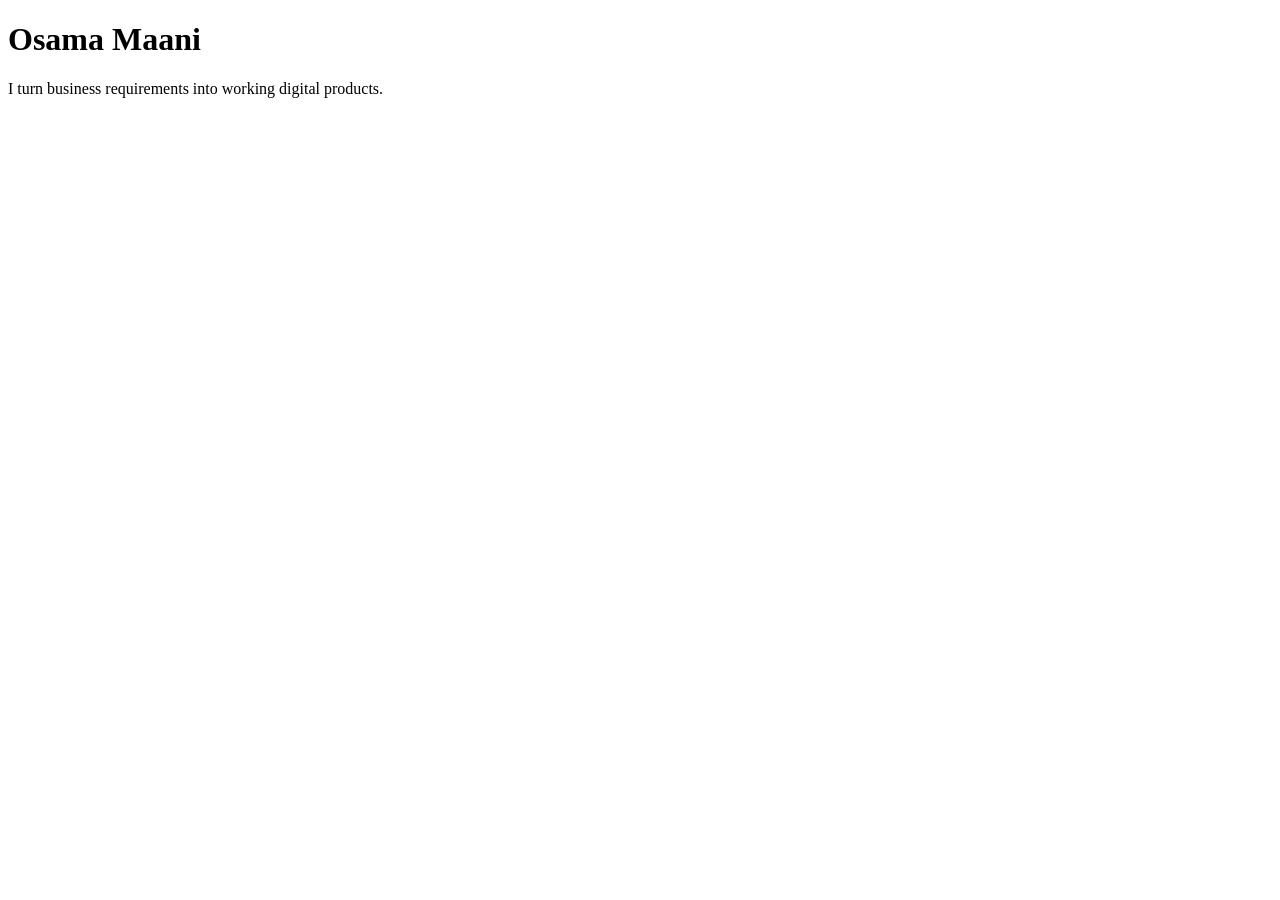
==== index.html @ 8c357b1a "Create index.html init commit" ====
<!DOCTYPE html>
<html>
<head>
    <title>Osama Maani</title>
</head>

<body>

    <h1>Osama Maani</h1>

    <p>
        I turn business requirements into working digital products.
    </p>

</body>
</html>
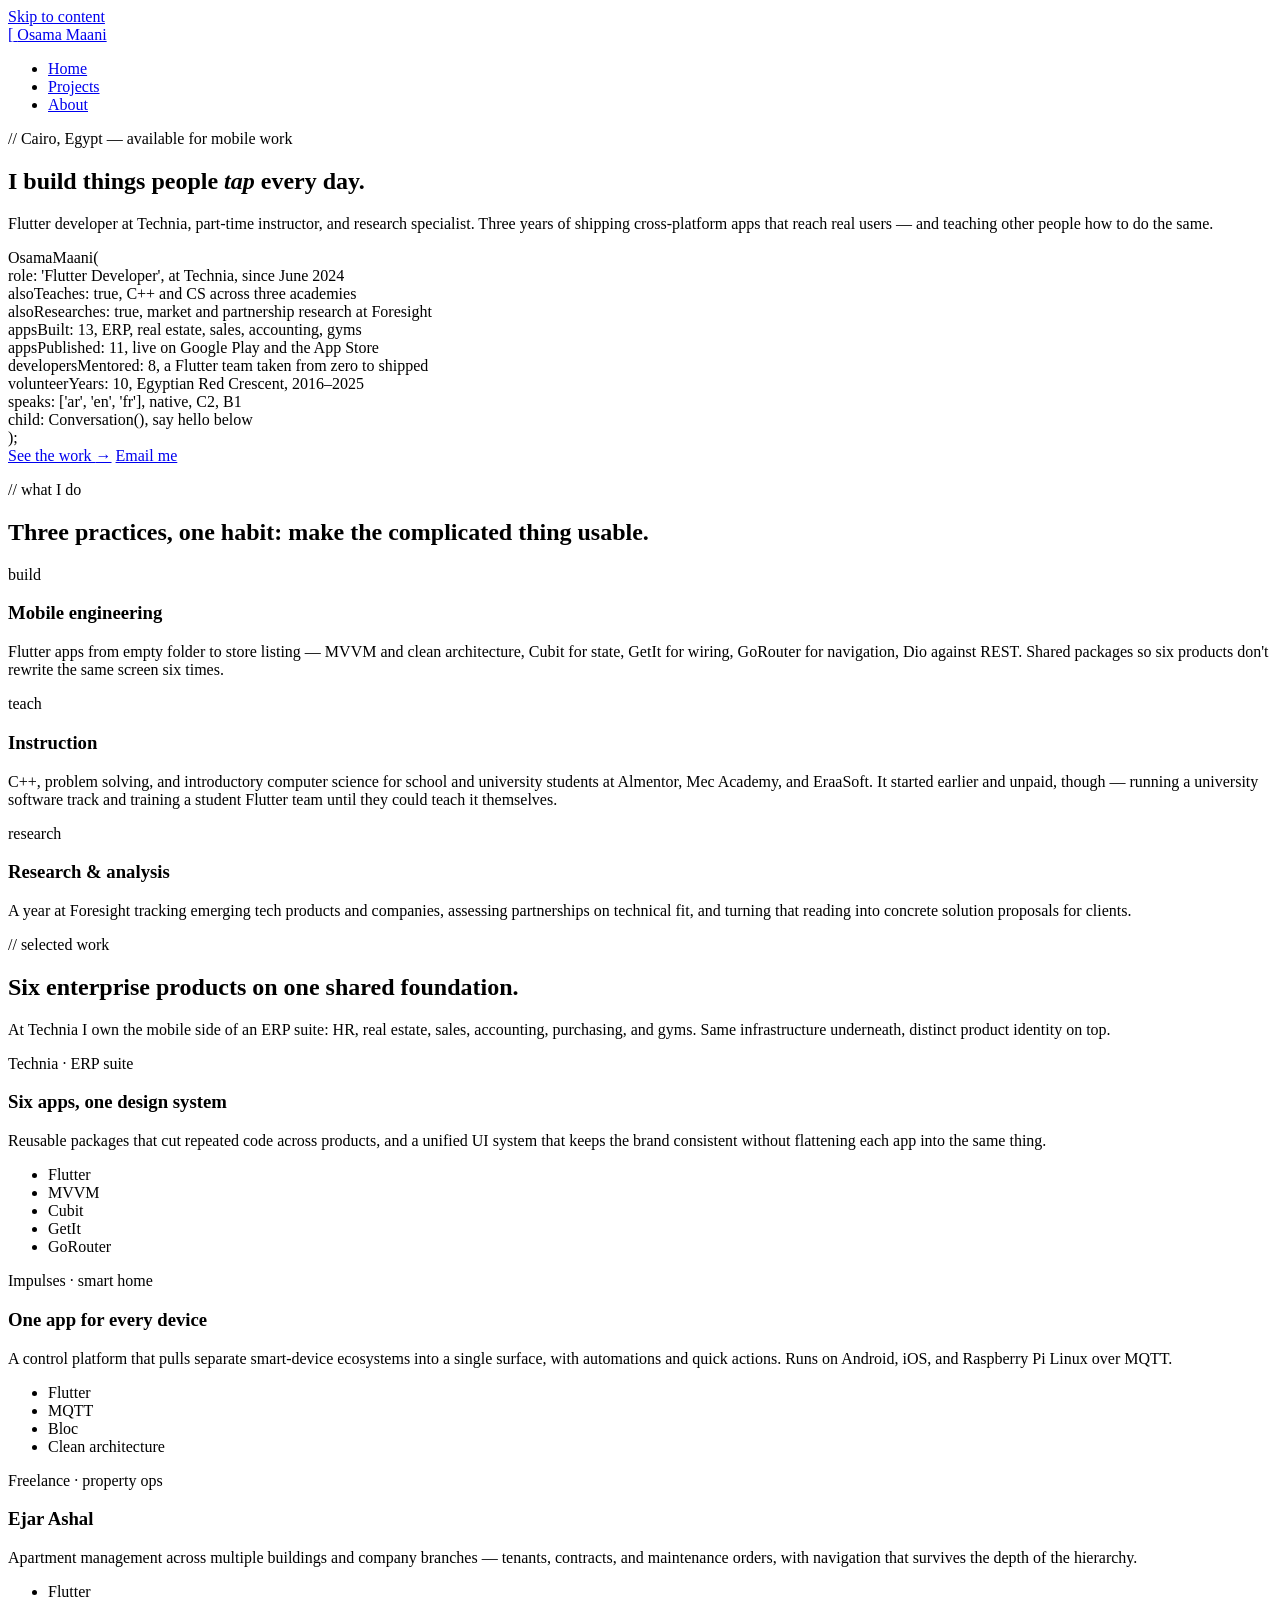
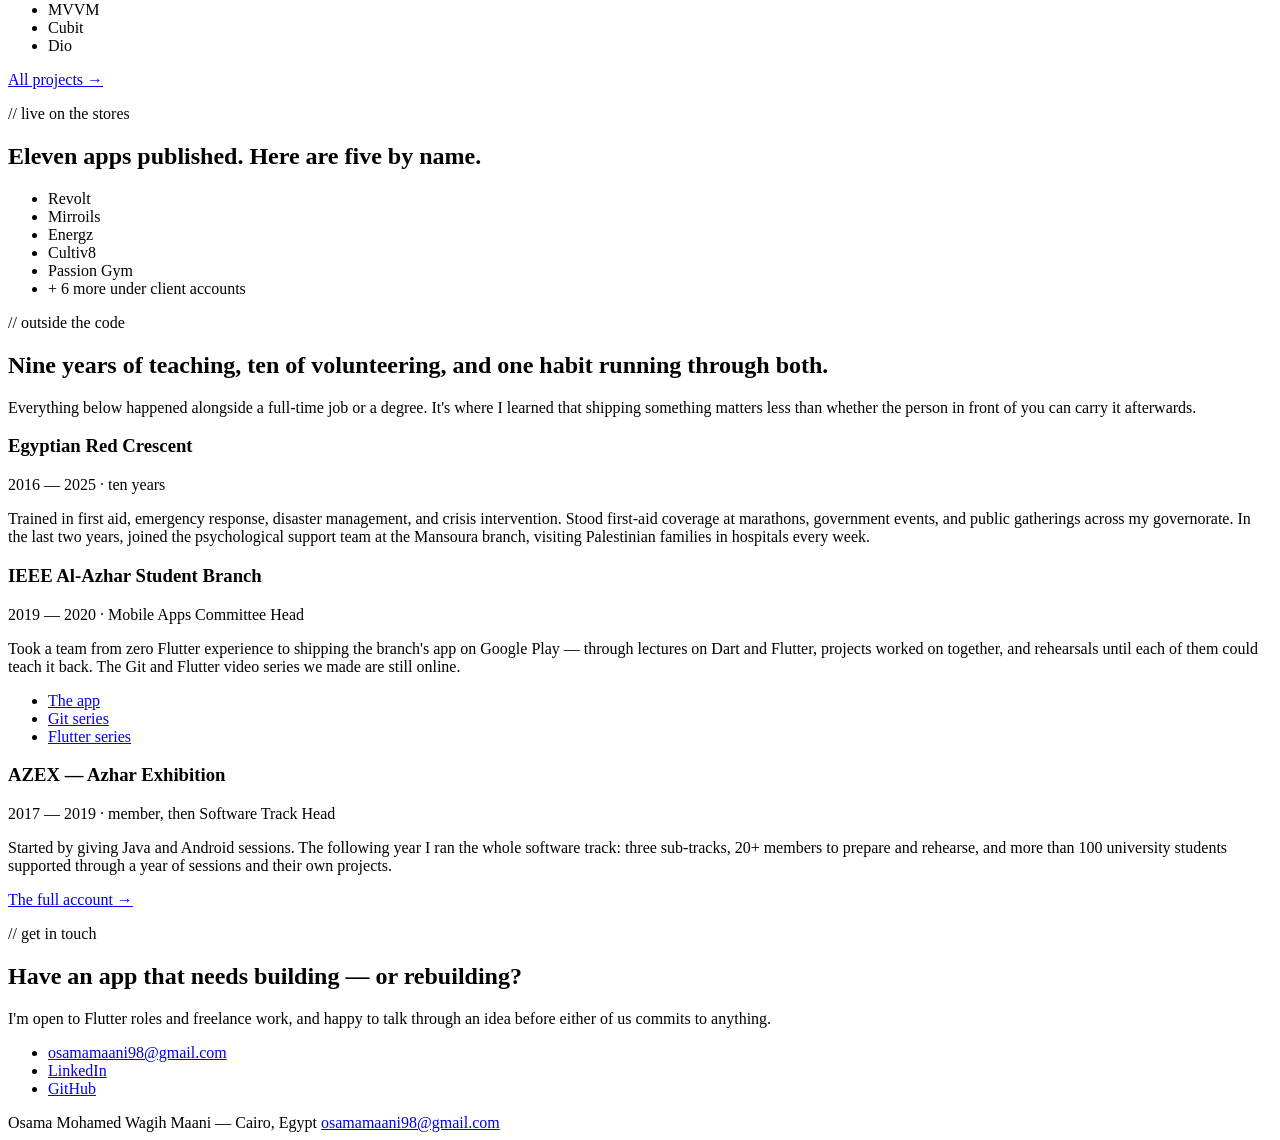
==== commit 92bca2d5: "Update index.html new update" ====
--- a/index.html
+++ b/index.html
@@ -1,16 +1,304 @@
 <!DOCTYPE html>
-<html>
+<html lang="en">
 <head>
-    <title>Osama Maani</title>
+<meta charset="utf-8">
+<meta name="viewport" content="width=device-width, initial-scale=1">
+<title>Osama Maani — Flutter Developer, Instructor, Research Specialist</title>
+<meta name="description" content="Osama Maani builds cross-platform mobile apps in Flutter, teaches programming, and researches emerging tech. 13 enterprise apps built, 11 published. Cairo, Egypt.">
+<meta name="theme-color" content="#0B1020">
+
+<meta property="og:title" content="Osama Maani — Flutter Developer">
+<meta property="og:description" content="Cross-platform mobile apps in Flutter. 13 enterprise apps built, 11 published to Google Play and the App Store.">
+<meta property="og:type" content="website">
+
+<link rel="icon" href="data:image/svg+xml,<svg xmlns='http://www.w3.org/2000/svg' viewBox='0 0 32 32'><rect width='32' height='32' rx='7' fill='%230B1020'/><path d='M12 9v14M12 9h7M12 23h7' stroke='%23FFB454' stroke-width='2.4' fill='none' stroke-linecap='round'/></svg>">
+
+<link rel="preconnect" href="https://fonts.googleapis.com">
+<link rel="preconnect" href="https://fonts.gstatic.com" crossorigin>
+<link href="https://fonts.googleapis.com/css2?family=Bricolage+Grotesque:opsz,wght@12..96,600;12..96,700;12..96,800&family=IBM+Plex+Sans:wght@400;500;600&family=JetBrains+Mono:wght@400;500&display=swap" rel="stylesheet">
+<link rel="stylesheet" href="assets/css/style.css">
 </head>
-
 <body>
 
-    <h1>Osama Maani</h1>
-
+<a class="skip" href="#main">Skip to content</a>
+
+<header class="nav">
+  <div class="wrap nav__inner">
+    <a class="brand" href="index.html">
+      <span class="brand__mark" aria-hidden="true">[</span>
+      <span class="brand__name">Osama Maani</span>
+    </a>
+    <nav aria-label="Primary">
+      <ul class="nav__links">
+        <li><a class="nav__link" href="index.html" aria-current="page">Home</a></li>
+        <li><a class="nav__link" href="projects.html">Projects</a></li>
+        <li><a class="nav__link" href="about.html">About</a></li>
+      </ul>
+    </nav>
+  </div>
+</header>
+
+<main id="main">
+
+  <!-- Hero -->
+  <section class="wrap hero">
+    <div class="stagger">
+      <p class="eyebrow" style="--i:0"><span>//</span> Cairo, Egypt — available for mobile work</p>
+      <h1 class="hero__title" style="--i:1">I build things people <em>tap</em> every day.</h1>
+      <p class="hero__sub" style="--i:2">
+        Flutter developer at Technia, part-time instructor, and research specialist.
+        Three years of shipping cross-platform apps that reach real users — and
+        teaching other people how to do the same.
+      </p>
+
+      <div class="decl" style="--i:3" role="figure" aria-label="A summary of Osama Maani written as a Dart constructor">
+        <div class="decl__line"><span><span class="tok-cls">OsamaMaani</span><span class="tok-punc">(</span></span></div>
+        <div class="decl__body">
+          <div class="decl__line decl__line--fact">
+            <span><span class="tok-key">role</span><span class="tok-punc">:</span> <span class="tok-str">'Flutter Developer'</span><span class="tok-punc">,</span></span>
+            <span class="decl__gloss">at Technia, since June 2024</span>
+          </div>
+          <div class="decl__line decl__line--fact">
+            <span><span class="tok-key">alsoTeaches</span><span class="tok-punc">:</span> <span class="tok-cls">true</span><span class="tok-punc">,</span></span>
+            <span class="decl__gloss">C++ and CS across three academies</span>
+          </div>
+          <div class="decl__line decl__line--fact">
+            <span><span class="tok-key">alsoResearches</span><span class="tok-punc">:</span> <span class="tok-cls">true</span><span class="tok-punc">,</span></span>
+            <span class="decl__gloss">market and partnership research at Foresight</span>
+          </div>
+          <div class="decl__line decl__line--fact">
+            <span><span class="tok-key">appsBuilt</span><span class="tok-punc">:</span> <span class="tok-num">13</span><span class="tok-punc">,</span></span>
+            <span class="decl__gloss">ERP, real estate, sales, accounting, gyms</span>
+          </div>
+          <div class="decl__line decl__line--fact">
+            <span><span class="tok-key">appsPublished</span><span class="tok-punc">:</span> <span class="tok-num">11</span><span class="tok-punc">,</span></span>
+            <span class="decl__gloss">live on Google Play and the App Store</span>
+          </div>
+          <div class="decl__line decl__line--fact">
+            <span><span class="tok-key">developersMentored</span><span class="tok-punc">:</span> <span class="tok-num">8</span><span class="tok-punc">,</span></span>
+            <span class="decl__gloss">a Flutter team taken from zero to shipped</span>
+          </div>
+          <div class="decl__line decl__line--fact">
+            <span><span class="tok-key">volunteerYears</span><span class="tok-punc">:</span> <span class="tok-num">10</span><span class="tok-punc">,</span></span>
+            <span class="decl__gloss">Egyptian Red Crescent, 2016–2025</span>
+          </div>
+          <div class="decl__line decl__line--fact">
+            <span><span class="tok-key">speaks</span><span class="tok-punc">:</span> <span class="tok-punc">[</span><span class="tok-str">'ar'</span><span class="tok-punc">,</span> <span class="tok-str">'en'</span><span class="tok-punc">,</span> <span class="tok-str">'fr'</span><span class="tok-punc">],</span></span>
+            <span class="decl__gloss">native, C2, B1</span>
+          </div>
+          <div class="decl__line decl__line--fact">
+            <span><span class="tok-key">child</span><span class="tok-punc">:</span> <span class="tok-cls">Conversation</span><span class="tok-punc">(),</span></span>
+            <span class="decl__gloss">say hello below</span>
+          </div>
+        </div>
+        <div class="decl__line"><span><span class="tok-punc">);</span></span></div>
+      </div>
+
+      <div class="hero__actions" style="--i:4">
+        <a class="btn btn--primary" href="projects.html">See the work <span class="btn__arrow" aria-hidden="true">→</span></a>
+        <a class="btn" href="mailto:osamamaani98@gmail.com">Email me</a>
+      </div>
+    </div>
+  </section>
+
+  <!-- Three roles -->
+  <section class="wrap section">
+    <div class="section__head reveal">
+      <p class="eyebrow"><span>//</span> what I do</p>
+      <h2>Three practices, one habit: make the complicated thing usable.</h2>
+    </div>
+
+    <div class="roles reveal">
+      <article class="role">
+        <span class="role__idx">build</span>
+        <h3>Mobile engineering</h3>
+        <p>
+          Flutter apps from empty folder to store listing — MVVM and clean
+          architecture, Cubit for state, GetIt for wiring, GoRouter for
+          navigation, Dio against REST. Shared packages so six products don't
+          rewrite the same screen six times.
+        </p>
+      </article>
+
+      <article class="role">
+        <span class="role__idx">teach</span>
+        <h3>Instruction</h3>
+        <p>
+          C++, problem solving, and introductory computer science for school and
+          university students at Almentor, Mec Academy, and EraaSoft. It started
+          earlier and unpaid, though — running a university software track and
+          training a student Flutter team until they could teach it themselves.
+        </p>
+      </article>
+
+      <article class="role">
+        <span class="role__idx">research</span>
+        <h3>Research &amp; analysis</h3>
+        <p>
+          A year at Foresight tracking emerging tech products and companies,
+          assessing partnerships on technical fit, and turning that reading into
+          concrete solution proposals for clients.
+        </p>
+      </article>
+    </div>
+  </section>
+
+  <!-- Selected work -->
+  <section class="wrap section">
+    <div class="section__head reveal">
+      <p class="eyebrow"><span>//</span> selected work</p>
+      <h2>Six enterprise products on one shared foundation.</h2>
+      <p>
+        At Technia I own the mobile side of an ERP suite: HR, real estate, sales,
+        accounting, purchasing, and gyms. Same infrastructure underneath, distinct
+        product identity on top.
+      </p>
+    </div>
+
+    <div class="cards reveal">
+      <article class="card">
+        <p class="card__kicker">Technia · ERP suite</p>
+        <h3>Six apps, one design system</h3>
+        <p>
+          Reusable packages that cut repeated code across products, and a unified
+          UI system that keeps the brand consistent without flattening each app
+          into the same thing.
+        </p>
+        <ul class="chips">
+          <li>Flutter</li><li>MVVM</li><li>Cubit</li><li>GetIt</li><li>GoRouter</li>
+        </ul>
+      </article>
+
+      <article class="card">
+        <p class="card__kicker">Impulses · smart home</p>
+        <h3>One app for every device</h3>
+        <p>
+          A control platform that pulls separate smart-device ecosystems into a
+          single surface, with automations and quick actions. Runs on Android,
+          iOS, and Raspberry Pi Linux over MQTT.
+        </p>
+        <ul class="chips">
+          <li>Flutter</li><li>MQTT</li><li>Bloc</li><li>Clean architecture</li>
+        </ul>
+      </article>
+
+      <article class="card">
+        <p class="card__kicker">Freelance · property ops</p>
+        <h3>Ejar Ashal</h3>
+        <p>
+          Apartment management across multiple buildings and company branches —
+          tenants, contracts, and maintenance orders, with navigation that
+          survives the depth of the hierarchy.
+        </p>
+        <ul class="chips">
+          <li>Flutter</li><li>MVVM</li><li>Cubit</li><li>Dio</li>
+        </ul>
+      </article>
+    </div>
+
+    <div class="hero__actions reveal">
+      <a class="btn" href="projects.html">All projects <span class="btn__arrow" aria-hidden="true">→</span></a>
+    </div>
+  </section>
+
+  <!-- Published -->
+  <section class="wrap section">
+    <div class="section__head reveal">
+      <p class="eyebrow"><span>//</span> live on the stores</p>
+      <h2>Eleven apps published. Here are five by name.</h2>
+    </div>
+    <ul class="shelf reveal">
+      <li>Revolt</li>
+      <li>Mirroils</li>
+      <li>Energz</li>
+      <li>Cultiv8</li>
+      <li>Passion Gym</li>
+      <li class="is-ghost">+ 6 more under client accounts</li>
+    </ul>
+  </section>
+
+  <!-- Outside the code -->
+  <section class="wrap section">
+    <div class="section__head reveal">
+      <p class="eyebrow"><span>//</span> outside the code</p>
+      <h2>Nine years of teaching, ten of volunteering, and one habit running through both.</h2>
+      <p>
+        Everything below happened alongside a full-time job or a degree. It's
+        where I learned that shipping something matters less than whether the
+        person in front of you can carry it afterwards.
+      </p>
+    </div>
+
+    <div class="tree reveal">
+      <div class="tree-node">
+        <h3>Egyptian Red Crescent</h3>
+        <span class="tree-node__meta">2016 — 2025 · ten years</span>
+        <p>
+          Trained in first aid, emergency response, disaster management, and
+          crisis intervention. Stood first-aid coverage at marathons, government
+          events, and public gatherings across my governorate. In the last two
+          years, joined the psychological support team at the Mansoura branch,
+          visiting Palestinian families in hospitals every week.
+        </p>
+      </div>
+
+      <div class="tree-node">
+        <h3>IEEE Al-Azhar Student Branch</h3>
+        <span class="tree-node__meta">2019 — 2020 · Mobile Apps Committee Head</span>
+        <p>
+          Took a team from zero Flutter experience to shipping the branch's app
+          on Google Play — through lectures on Dart and Flutter, projects worked
+          on together, and rehearsals until each of them could teach it back.
+          The Git and Flutter video series we made are still online.
+        </p>
+        <ul class="proof">
+          <li><a href="https://play.google.com/store/apps/details?id=com.ieee_azhar.ieee_app" target="_blank" rel="noopener">The app</a></li>
+          <li><a href="https://www.youtube.com/playlist?list=PLvsRzup300l7V6CNiQhMfe2Zy5eNpHqHm" target="_blank" rel="noopener">Git series</a></li>
+          <li><a href="https://www.youtube.com/playlist?list=PLvsRzup300l6i1YuRWqeqqxpORZSSflAc" target="_blank" rel="noopener">Flutter series</a></li>
+        </ul>
+      </div>
+
+      <div class="tree-node">
+        <h3>AZEX — Azhar Exhibition</h3>
+        <span class="tree-node__meta">2017 — 2019 · member, then Software Track Head</span>
+        <p>
+          Started by giving Java and Android sessions. The following year I ran
+          the whole software track: three sub-tracks, 20+ members to prepare and
+          rehearse, and more than 100 university students supported through a
+          year of sessions and their own projects.
+        </p>
+      </div>
+    </div>
+
+    <div class="hero__actions reveal">
+      <a class="btn" href="about.html">The full account <span class="btn__arrow" aria-hidden="true">→</span></a>
+    </div>
+  </section>
+
+  <!-- Contact -->
+  <section class="wrap contact reveal" id="contact">
+    <p class="eyebrow"><span>//</span> get in touch</p>
+    <h2>Have an app that needs building — or rebuilding?</h2>
     <p>
-        I turn business requirements into working digital products.
+      I'm open to Flutter roles and freelance work, and happy to talk through an
+      idea before either of us commits to anything.
     </p>
-
+    <ul class="links">
+      <li><a href="mailto:osamamaani98@gmail.com">osamamaani98@gmail.com</a></li>
+      <li><a href="https://linkedin.com/in/osama-maani/" target="_blank" rel="noopener">LinkedIn</a></li>
+      <li><a href="https://github.com/OsamaMaani" target="_blank" rel="noopener">GitHub</a></li>
+    </ul>
+  </section>
+
+</main>
+
+<footer class="foot">
+  <div class="wrap foot__inner">
+    <span>Osama Mohamed Wagih Maani — Cairo, Egypt</span>
+    <span><a href="mailto:osamamaani98@gmail.com">osamamaani98@gmail.com</a></span>
+  </div>
+</footer>
+
+<script src="assets/js/main.js"></script>
 </body>
 </html>
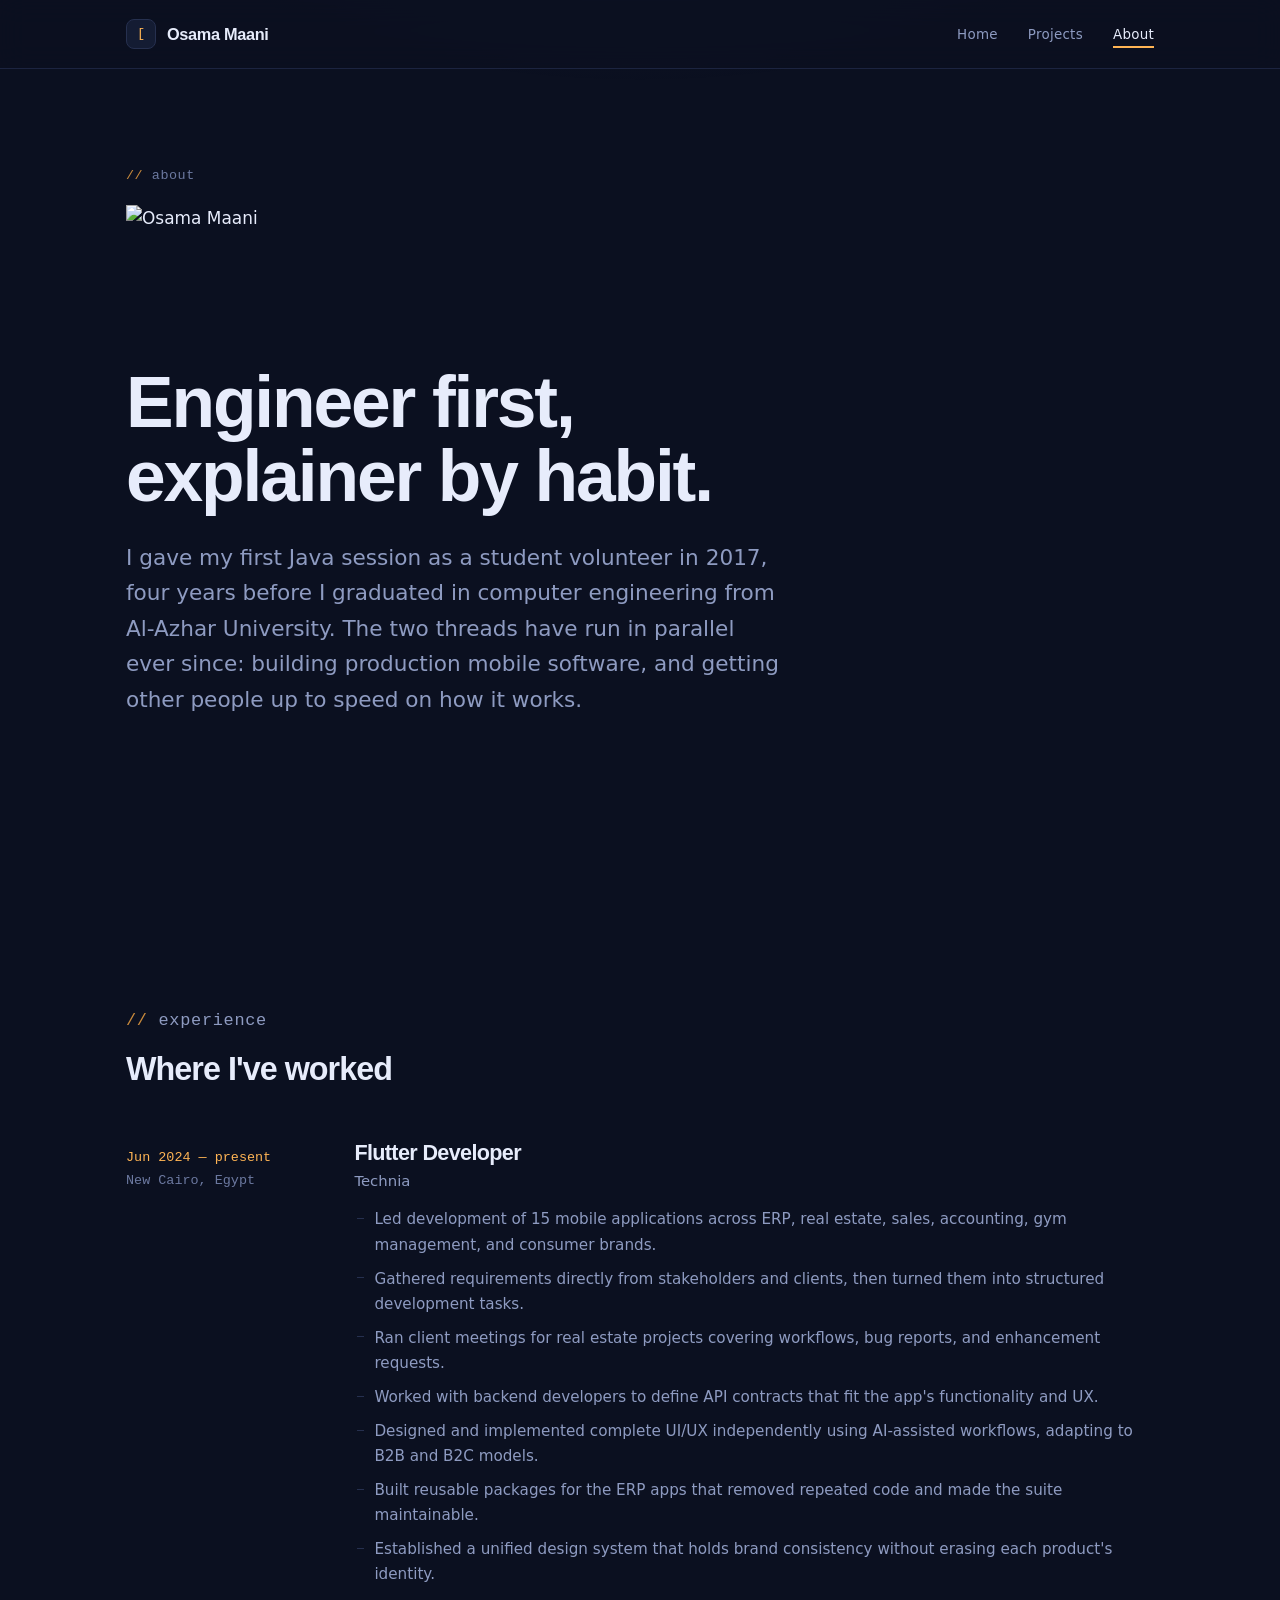
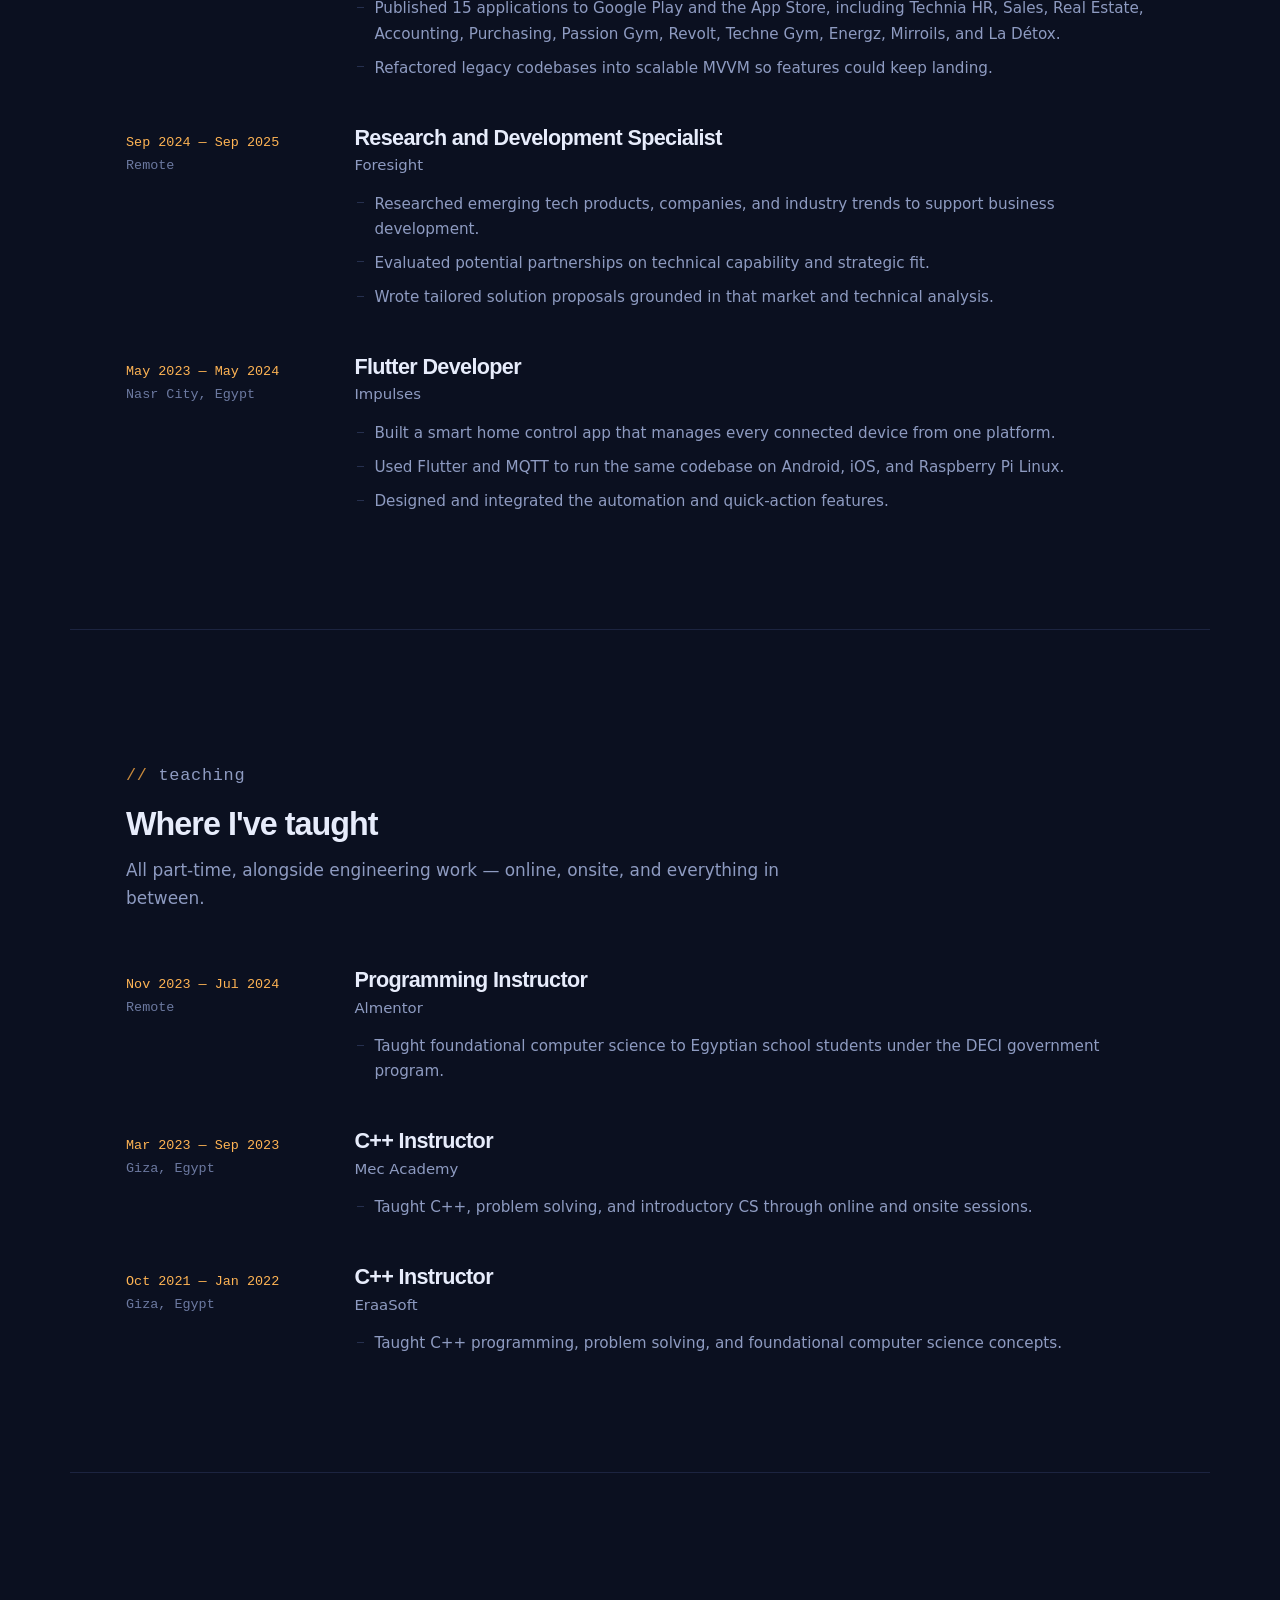
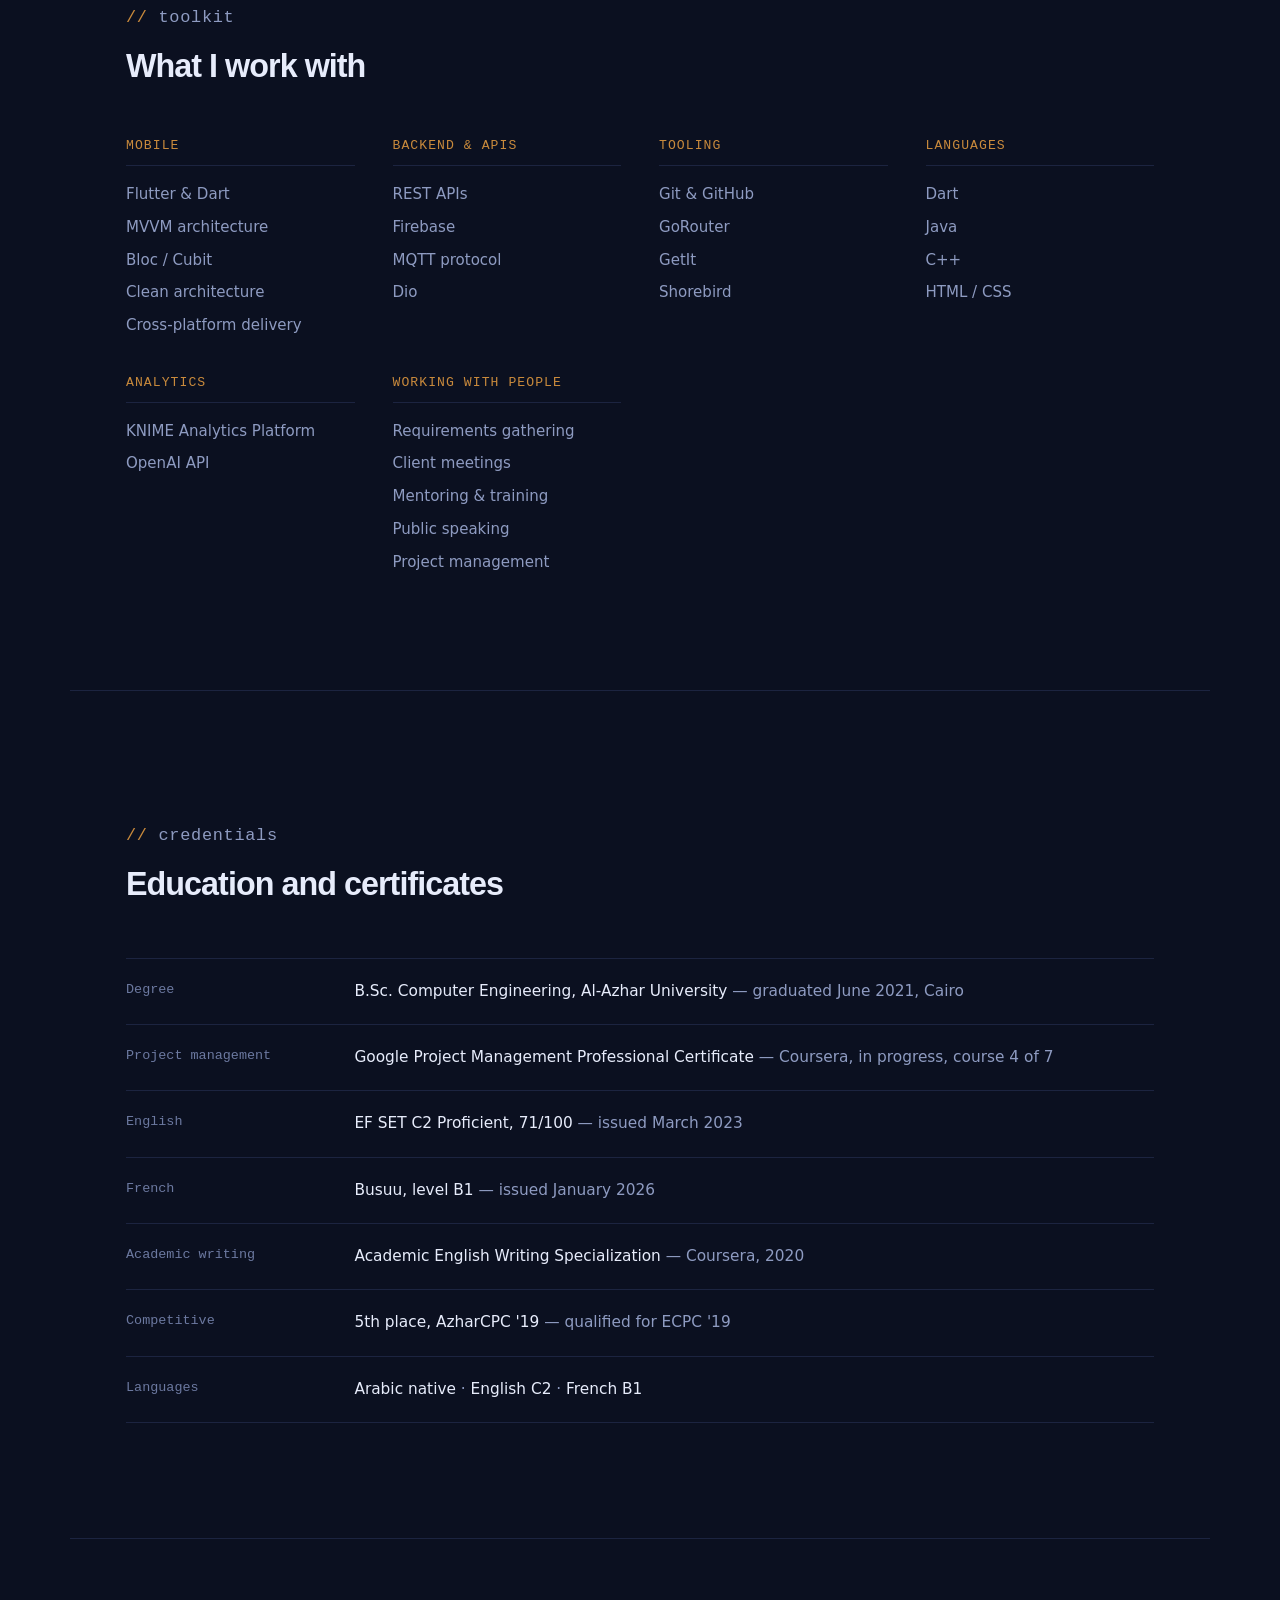
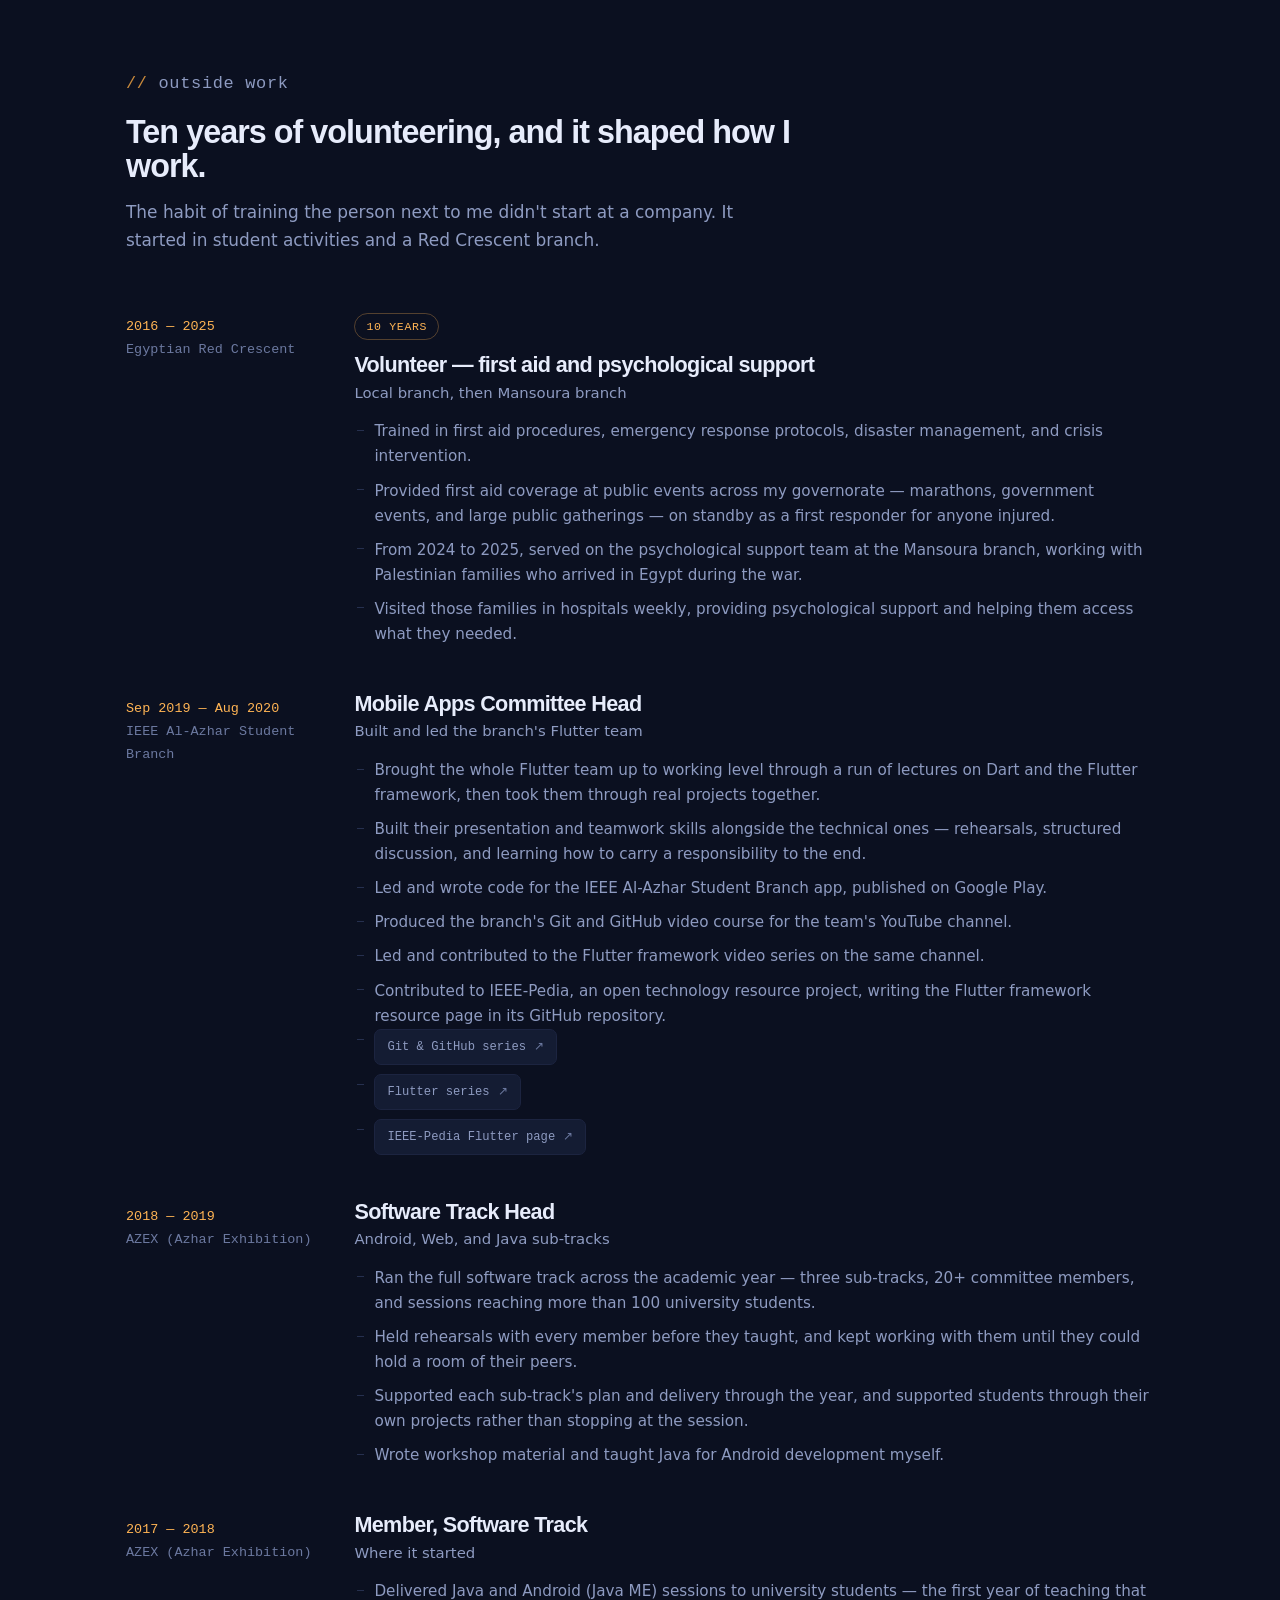
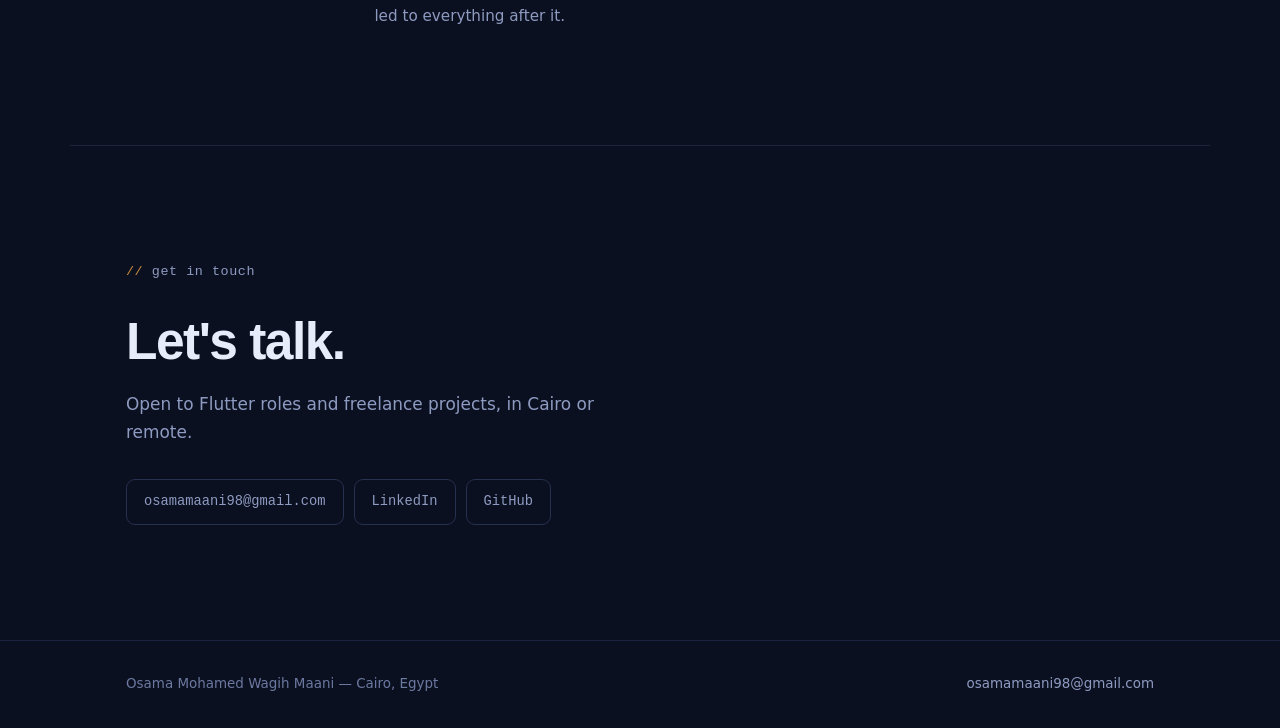
==== commit 7889d631: "Update index.html" ====
--- a/index.html
+++ b/index.html
@@ -3,13 +3,9 @@
 <head>
 <meta charset="utf-8">
 <meta name="viewport" content="width=device-width, initial-scale=1">
-<title>Osama Maani — Flutter Developer, Instructor, Research Specialist</title>
-<meta name="description" content="Osama Maani builds cross-platform mobile apps in Flutter, teaches programming, and researches emerging tech. 13 enterprise apps built, 11 published. Cairo, Egypt.">
+<title>About — Osama Maani</title>
+<meta name="description" content="Computer engineer from Al-Azhar University. Flutter developer at Technia, programming instructor, and former research specialist at Foresight.">
 <meta name="theme-color" content="#0B1020">
-
-<meta property="og:title" content="Osama Maani — Flutter Developer">
-<meta property="og:description" content="Cross-platform mobile apps in Flutter. 13 enterprise apps built, 11 published to Google Play and the App Store.">
-<meta property="og:type" content="website">
 
 <link rel="icon" href="data:image/svg+xml,<svg xmlns='http://www.w3.org/2000/svg' viewBox='0 0 32 32'><rect width='32' height='32' rx='7' fill='%230B1020'/><path d='M12 9v14M12 9h7M12 23h7' stroke='%23FFB454' stroke-width='2.4' fill='none' stroke-linecap='round'/></svg>">
 
@@ -30,9 +26,9 @@
     </a>
     <nav aria-label="Primary">
       <ul class="nav__links">
-        <li><a class="nav__link" href="index.html" aria-current="page">Home</a></li>
+        <li><a class="nav__link" href="index.html">Home</a></li>
         <li><a class="nav__link" href="projects.html">Projects</a></li>
-        <li><a class="nav__link" href="about.html">About</a></li>
+        <li><a class="nav__link" href="about.html" aria-current="page">About</a></li>
       </ul>
     </nav>
   </div>
@@ -40,249 +36,334 @@
 
 <main id="main">
 
-  <!-- Hero -->
   <section class="wrap hero">
     <div class="stagger">
-      <p class="eyebrow" style="--i:0"><span>//</span> Cairo, Egypt — available for mobile work</p>
-      <h1 class="hero__title" style="--i:1">I build things people <em>tap</em> every day.</h1>
-      <p class="hero__sub" style="--i:2">
-        Flutter developer at Technia, part-time instructor, and research specialist.
-        Three years of shipping cross-platform apps that reach real users — and
-        teaching other people how to do the same.
+      <p class="eyebrow" style="--i:0"><span>//</span> about</p>
+      <img class="portrait" style="--i:1" src="assets/img/osama.jpg" alt="Osama Maani" width="160" height="160">
+      <h1 class="hero__title" style="--i:2">Engineer first, explainer by habit.</h1>
+      <p class="hero__sub" style="--i:3">
+        I gave my first Java session as a student volunteer in 2017, four years
+        before I graduated in computer engineering from Al-Azhar University.
+        The two threads have run in parallel ever since: building production
+        mobile software, and getting other people up to speed on how it works.
       </p>
-
-      <div class="decl" style="--i:3" role="figure" aria-label="A summary of Osama Maani written as a Dart constructor">
-        <div class="decl__line"><span><span class="tok-cls">OsamaMaani</span><span class="tok-punc">(</span></span></div>
-        <div class="decl__body">
-          <div class="decl__line decl__line--fact">
-            <span><span class="tok-key">role</span><span class="tok-punc">:</span> <span class="tok-str">'Flutter Developer'</span><span class="tok-punc">,</span></span>
-            <span class="decl__gloss">at Technia, since June 2024</span>
-          </div>
-          <div class="decl__line decl__line--fact">
-            <span><span class="tok-key">alsoTeaches</span><span class="tok-punc">:</span> <span class="tok-cls">true</span><span class="tok-punc">,</span></span>
-            <span class="decl__gloss">C++ and CS across three academies</span>
-          </div>
-          <div class="decl__line decl__line--fact">
-            <span><span class="tok-key">alsoResearches</span><span class="tok-punc">:</span> <span class="tok-cls">true</span><span class="tok-punc">,</span></span>
-            <span class="decl__gloss">market and partnership research at Foresight</span>
-          </div>
-          <div class="decl__line decl__line--fact">
-            <span><span class="tok-key">appsBuilt</span><span class="tok-punc">:</span> <span class="tok-num">13</span><span class="tok-punc">,</span></span>
-            <span class="decl__gloss">ERP, real estate, sales, accounting, gyms</span>
-          </div>
-          <div class="decl__line decl__line--fact">
-            <span><span class="tok-key">appsPublished</span><span class="tok-punc">:</span> <span class="tok-num">11</span><span class="tok-punc">,</span></span>
-            <span class="decl__gloss">live on Google Play and the App Store</span>
-          </div>
-          <div class="decl__line decl__line--fact">
-            <span><span class="tok-key">developersMentored</span><span class="tok-punc">:</span> <span class="tok-num">8</span><span class="tok-punc">,</span></span>
-            <span class="decl__gloss">a Flutter team taken from zero to shipped</span>
-          </div>
-          <div class="decl__line decl__line--fact">
-            <span><span class="tok-key">volunteerYears</span><span class="tok-punc">:</span> <span class="tok-num">10</span><span class="tok-punc">,</span></span>
-            <span class="decl__gloss">Egyptian Red Crescent, 2016–2025</span>
-          </div>
-          <div class="decl__line decl__line--fact">
-            <span><span class="tok-key">speaks</span><span class="tok-punc">:</span> <span class="tok-punc">[</span><span class="tok-str">'ar'</span><span class="tok-punc">,</span> <span class="tok-str">'en'</span><span class="tok-punc">,</span> <span class="tok-str">'fr'</span><span class="tok-punc">],</span></span>
-            <span class="decl__gloss">native, C2, B1</span>
-          </div>
-          <div class="decl__line decl__line--fact">
-            <span><span class="tok-key">child</span><span class="tok-punc">:</span> <span class="tok-cls">Conversation</span><span class="tok-punc">(),</span></span>
-            <span class="decl__gloss">say hello below</span>
-          </div>
-        </div>
-        <div class="decl__line"><span><span class="tok-punc">);</span></span></div>
-      </div>
-
-      <div class="hero__actions" style="--i:4">
-        <a class="btn btn--primary" href="projects.html">See the work <span class="btn__arrow" aria-hidden="true">→</span></a>
-        <a class="btn" href="mailto:osamamaani98@gmail.com">Email me</a>
-      </div>
-    </div>
-  </section>
-
-  <!-- Three roles -->
-  <section class="wrap section">
-    <div class="section__head reveal">
-      <p class="eyebrow"><span>//</span> what I do</p>
-      <h2>Three practices, one habit: make the complicated thing usable.</h2>
-    </div>
-
-    <div class="roles reveal">
-      <article class="role">
-        <span class="role__idx">build</span>
-        <h3>Mobile engineering</h3>
-        <p>
-          Flutter apps from empty folder to store listing — MVVM and clean
-          architecture, Cubit for state, GetIt for wiring, GoRouter for
-          navigation, Dio against REST. Shared packages so six products don't
-          rewrite the same screen six times.
-        </p>
-      </article>
-
-      <article class="role">
-        <span class="role__idx">teach</span>
-        <h3>Instruction</h3>
-        <p>
-          C++, problem solving, and introductory computer science for school and
-          university students at Almentor, Mec Academy, and EraaSoft. It started
-          earlier and unpaid, though — running a university software track and
-          training a student Flutter team until they could teach it themselves.
-        </p>
-      </article>
-
-      <article class="role">
-        <span class="role__idx">research</span>
-        <h3>Research &amp; analysis</h3>
-        <p>
-          A year at Foresight tracking emerging tech products and companies,
-          assessing partnerships on technical fit, and turning that reading into
-          concrete solution proposals for clients.
-        </p>
-      </article>
-    </div>
-  </section>
-
-  <!-- Selected work -->
-  <section class="wrap section">
-    <div class="section__head reveal">
-      <p class="eyebrow"><span>//</span> selected work</p>
-      <h2>Six enterprise products on one shared foundation.</h2>
+    </div>
+  </section>
+
+  <!-- Experience -->
+  <section class="wrap section">
+    <div class="section__head reveal">
+      <p class="eyebrow"><span>//</span> experience</p>
+      <h2>Where I've worked</h2>
+    </div>
+
+    <div class="timeline reveal">
+      <article class="entry">
+        <div class="entry__meta">
+          <strong>Jun 2024 — present</strong>
+          New Cairo, Egypt
+        </div>
+        <div class="entry__body">
+          <h3>Flutter Developer</h3>
+          <span class="entry__org">Technia</span>
+          <ul>
+            <li>Led development of 15 mobile applications across ERP, real estate, sales, accounting, gym management, and consumer brands.</li>
+            <li>Gathered requirements directly from stakeholders and clients, then turned them into structured development tasks.</li>
+            <li>Ran client meetings for real estate projects covering workflows, bug reports, and enhancement requests.</li>
+            <li>Worked with backend developers to define API contracts that fit the app's functionality and UX.</li>
+            <li>Designed and implemented complete UI/UX independently using AI-assisted workflows, adapting to B2B and B2C models.</li>
+            <li>Built reusable packages for the ERP apps that removed repeated code and made the suite maintainable.</li>
+            <li>Established a unified design system that holds brand consistency without erasing each product's identity.</li>
+            <li>Published 15 applications to Google Play and the App Store, including Technia HR, Sales, Real Estate, Accounting, Purchasing, Passion Gym, Revolt, Techne Gym, Energz, Mirroils, and La Détox.</li>
+            <li>Refactored legacy codebases into scalable MVVM so features could keep landing.</li>
+          </ul>
+        </div>
+      </article>
+
+      <article class="entry">
+        <div class="entry__meta">
+          <strong>Sep 2024 — Sep 2025</strong>
+          Remote
+        </div>
+        <div class="entry__body">
+          <h3>Research and Development Specialist</h3>
+          <span class="entry__org">Foresight</span>
+          <ul>
+            <li>Researched emerging tech products, companies, and industry trends to support business development.</li>
+            <li>Evaluated potential partnerships on technical capability and strategic fit.</li>
+            <li>Wrote tailored solution proposals grounded in that market and technical analysis.</li>
+          </ul>
+        </div>
+      </article>
+
+      <article class="entry">
+        <div class="entry__meta">
+          <strong>May 2023 — May 2024</strong>
+          Nasr City, Egypt
+        </div>
+        <div class="entry__body">
+          <h3>Flutter Developer</h3>
+          <span class="entry__org">Impulses</span>
+          <ul>
+            <li>Built a smart home control app that manages every connected device from one platform.</li>
+            <li>Used Flutter and MQTT to run the same codebase on Android, iOS, and Raspberry Pi Linux.</li>
+            <li>Designed and integrated the automation and quick-action features.</li>
+          </ul>
+        </div>
+      </article>
+    </div>
+  </section>
+
+  <!-- Teaching -->
+  <section class="wrap section">
+    <div class="section__head reveal">
+      <p class="eyebrow"><span>//</span> teaching</p>
+      <h2>Where I've taught</h2>
+      <p>All part-time, alongside engineering work — online, onsite, and everything in between.</p>
+    </div>
+
+    <div class="timeline reveal">
+      <article class="entry">
+        <div class="entry__meta">
+          <strong>Nov 2023 — Jul 2024</strong>
+          Remote
+        </div>
+        <div class="entry__body">
+          <h3>Programming Instructor</h3>
+          <span class="entry__org">Almentor</span>
+          <ul>
+            <li>Taught foundational computer science to Egyptian school students under the DECI government program.</li>
+          </ul>
+        </div>
+      </article>
+
+      <article class="entry">
+        <div class="entry__meta">
+          <strong>Mar 2023 — Sep 2023</strong>
+          Giza, Egypt
+        </div>
+        <div class="entry__body">
+          <h3>C++ Instructor</h3>
+          <span class="entry__org">Mec Academy</span>
+          <ul>
+            <li>Taught C++, problem solving, and introductory CS through online and onsite sessions.</li>
+          </ul>
+        </div>
+      </article>
+
+      <article class="entry">
+        <div class="entry__meta">
+          <strong>Oct 2021 — Jan 2022</strong>
+          Giza, Egypt
+        </div>
+        <div class="entry__body">
+          <h3>C++ Instructor</h3>
+          <span class="entry__org">EraaSoft</span>
+          <ul>
+            <li>Taught C++ programming, problem solving, and foundational computer science concepts.</li>
+          </ul>
+        </div>
+      </article>
+    </div>
+  </section>
+
+  <!-- Skills -->
+  <section class="wrap section">
+    <div class="section__head reveal">
+      <p class="eyebrow"><span>//</span> toolkit</p>
+      <h2>What I work with</h2>
+    </div>
+
+    <div class="skillset reveal">
+      <div>
+        <h3>Mobile</h3>
+        <ul>
+          <li>Flutter &amp; Dart</li>
+          <li>MVVM architecture</li>
+          <li>Bloc / Cubit</li>
+          <li>Clean architecture</li>
+          <li>Cross-platform delivery</li>
+        </ul>
+      </div>
+      <div>
+        <h3>Backend &amp; APIs</h3>
+        <ul>
+          <li>REST APIs</li>
+          <li>Firebase</li>
+          <li>MQTT protocol</li>
+          <li>Dio</li>
+        </ul>
+      </div>
+      <div>
+        <h3>Tooling</h3>
+        <ul>
+          <li>Git &amp; GitHub</li>
+          <li>GoRouter</li>
+          <li>GetIt</li>
+          <li>Shorebird</li>
+        </ul>
+      </div>
+      <div>
+        <h3>Languages</h3>
+        <ul>
+          <li>Dart</li>
+          <li>Java</li>
+          <li>C++</li>
+          <li>HTML / CSS</li>
+        </ul>
+      </div>
+      <div>
+        <h3>Analytics</h3>
+        <ul>
+          <li>KNIME Analytics Platform</li>
+          <li>OpenAI API</li>
+        </ul>
+      </div>
+      <div>
+        <h3>Working with people</h3>
+        <ul>
+          <li>Requirements gathering</li>
+          <li>Client meetings</li>
+          <li>Mentoring &amp; training</li>
+          <li>Public speaking</li>
+          <li>Project management</li>
+        </ul>
+      </div>
+    </div>
+  </section>
+
+  <!-- Facts -->
+  <section class="wrap section">
+    <div class="section__head reveal">
+      <p class="eyebrow"><span>//</span> credentials</p>
+      <h2>Education and certificates</h2>
+    </div>
+
+    <div class="rows reveal">
+      <div class="row">
+        <div class="row__label">Degree</div>
+        <div class="row__value">B.Sc. Computer Engineering, Al-Azhar University <span>— graduated June 2021, Cairo</span></div>
+      </div>
+      <div class="row">
+        <div class="row__label">Project management</div>
+        <div class="row__value">Google Project Management Professional Certificate <span>— Coursera, in progress, course 4 of 7</span></div>
+      </div>
+      <div class="row">
+        <div class="row__label">English</div>
+        <div class="row__value">EF SET C2 Proficient, 71/100 <span>— issued March 2023</span></div>
+      </div>
+      <div class="row">
+        <div class="row__label">French</div>
+        <div class="row__value">Busuu, level B1 <span>— issued January 2026</span></div>
+      </div>
+      <div class="row">
+        <div class="row__label">Academic writing</div>
+        <div class="row__value">Academic English Writing Specialization <span>— Coursera, 2020</span></div>
+      </div>
+      <div class="row">
+        <div class="row__label">Competitive</div>
+        <div class="row__value">5th place, AzharCPC '19 <span>— qualified for ECPC '19</span></div>
+      </div>
+      <div class="row">
+        <div class="row__label">Languages</div>
+        <div class="row__value">Arabic native <span>·</span> English C2 <span>·</span> French B1</div>
+      </div>
+    </div>
+  </section>
+
+  <!-- Outside work -->
+  <section class="wrap section">
+    <div class="section__head reveal">
+      <p class="eyebrow"><span>//</span> outside work</p>
+      <h2>Ten years of volunteering, and it shaped how I work.</h2>
       <p>
-        At Technia I own the mobile side of an ERP suite: HR, real estate, sales,
-        accounting, purchasing, and gyms. Same infrastructure underneath, distinct
-        product identity on top.
+        The habit of training the person next to me didn't start at a company.
+        It started in student activities and a Red Crescent branch.
       </p>
     </div>
 
-    <div class="cards reveal">
-      <article class="card">
-        <p class="card__kicker">Technia · ERP suite</p>
-        <h3>Six apps, one design system</h3>
-        <p>
-          Reusable packages that cut repeated code across products, and a unified
-          UI system that keeps the brand consistent without flattening each app
-          into the same thing.
-        </p>
-        <ul class="chips">
-          <li>Flutter</li><li>MVVM</li><li>Cubit</li><li>GetIt</li><li>GoRouter</li>
-        </ul>
-      </article>
-
-      <article class="card">
-        <p class="card__kicker">Impulses · smart home</p>
-        <h3>One app for every device</h3>
-        <p>
-          A control platform that pulls separate smart-device ecosystems into a
-          single surface, with automations and quick actions. Runs on Android,
-          iOS, and Raspberry Pi Linux over MQTT.
-        </p>
-        <ul class="chips">
-          <li>Flutter</li><li>MQTT</li><li>Bloc</li><li>Clean architecture</li>
-        </ul>
-      </article>
-
-      <article class="card">
-        <p class="card__kicker">Freelance · property ops</p>
-        <h3>Ejar Ashal</h3>
-        <p>
-          Apartment management across multiple buildings and company branches —
-          tenants, contracts, and maintenance orders, with navigation that
-          survives the depth of the hierarchy.
-        </p>
-        <ul class="chips">
-          <li>Flutter</li><li>MVVM</li><li>Cubit</li><li>Dio</li>
-        </ul>
-      </article>
-    </div>
-
-    <div class="hero__actions reveal">
-      <a class="btn" href="projects.html">All projects <span class="btn__arrow" aria-hidden="true">→</span></a>
-    </div>
-  </section>
-
-  <!-- Published -->
-  <section class="wrap section">
-    <div class="section__head reveal">
-      <p class="eyebrow"><span>//</span> live on the stores</p>
-      <h2>Eleven apps published. Here are five by name.</h2>
-    </div>
-    <ul class="shelf reveal">
-      <li>Revolt</li>
-      <li>Mirroils</li>
-      <li>Energz</li>
-      <li>Cultiv8</li>
-      <li>Passion Gym</li>
-      <li class="is-ghost">+ 6 more under client accounts</li>
-    </ul>
-  </section>
-
-  <!-- Outside the code -->
-  <section class="wrap section">
-    <div class="section__head reveal">
-      <p class="eyebrow"><span>//</span> outside the code</p>
-      <h2>Nine years of teaching, ten of volunteering, and one habit running through both.</h2>
-      <p>
-        Everything below happened alongside a full-time job or a degree. It's
-        where I learned that shipping something matters less than whether the
-        person in front of you can carry it afterwards.
-      </p>
-    </div>
-
-    <div class="tree reveal">
-      <div class="tree-node">
-        <h3>Egyptian Red Crescent</h3>
-        <span class="tree-node__meta">2016 — 2025 · ten years</span>
-        <p>
-          Trained in first aid, emergency response, disaster management, and
-          crisis intervention. Stood first-aid coverage at marathons, government
-          events, and public gatherings across my governorate. In the last two
-          years, joined the psychological support team at the Mansoura branch,
-          visiting Palestinian families in hospitals every week.
-        </p>
-      </div>
-
-      <div class="tree-node">
-        <h3>IEEE Al-Azhar Student Branch</h3>
-        <span class="tree-node__meta">2019 — 2020 · Mobile Apps Committee Head</span>
-        <p>
-          Took a team from zero Flutter experience to shipping the branch's app
-          on Google Play — through lectures on Dart and Flutter, projects worked
-          on together, and rehearsals until each of them could teach it back.
-          The Git and Flutter video series we made are still online.
-        </p>
-        <ul class="proof">
-          <li><a href="https://play.google.com/store/apps/details?id=com.ieee_azhar.ieee_app" target="_blank" rel="noopener">The app</a></li>
-          <li><a href="https://www.youtube.com/playlist?list=PLvsRzup300l7V6CNiQhMfe2Zy5eNpHqHm" target="_blank" rel="noopener">Git series</a></li>
-          <li><a href="https://www.youtube.com/playlist?list=PLvsRzup300l6i1YuRWqeqqxpORZSSflAc" target="_blank" rel="noopener">Flutter series</a></li>
-        </ul>
-      </div>
-
-      <div class="tree-node">
-        <h3>AZEX — Azhar Exhibition</h3>
-        <span class="tree-node__meta">2017 — 2019 · member, then Software Track Head</span>
-        <p>
-          Started by giving Java and Android sessions. The following year I ran
-          the whole software track: three sub-tracks, 20+ members to prepare and
-          rehearse, and more than 100 university students supported through a
-          year of sessions and their own projects.
-        </p>
-      </div>
-    </div>
-
-    <div class="hero__actions reveal">
-      <a class="btn" href="about.html">The full account <span class="btn__arrow" aria-hidden="true">→</span></a>
-    </div>
-  </section>
-
-  <!-- Contact -->
-  <section class="wrap contact reveal" id="contact">
+    <div class="timeline reveal">
+
+      <article class="entry">
+        <div class="entry__meta">
+          <strong>2016 — 2025</strong>
+          Egyptian Red Crescent
+        </div>
+        <div class="entry__body">
+          <span class="tenure">10 years</span>
+          <h3>Volunteer — first aid and psychological support</h3>
+          <span class="entry__org">Local branch, then Mansoura branch</span>
+          <ul>
+            <li>Trained in first aid procedures, emergency response protocols, disaster management, and crisis intervention.</li>
+            <li>Provided first aid coverage at public events across my governorate — marathons, government events, and large public gatherings — on standby as a first responder for anyone injured.</li>
+            <li>From 2024 to 2025, served on the psychological support team at the Mansoura branch, working with Palestinian families who arrived in Egypt during the war.</li>
+            <li>Visited those families in hospitals weekly, providing psychological support and helping them access what they needed.</li>
+          </ul>
+        </div>
+      </article>
+
+      <article class="entry">
+        <div class="entry__meta">
+          <strong>Sep 2019 — Aug 2020</strong>
+          IEEE Al-Azhar Student Branch
+        </div>
+        <div class="entry__body">
+          <h3>Mobile Apps Committee Head</h3>
+          <span class="entry__org">Built and led the branch's Flutter team</span>
+          <ul>
+            <li>Brought the whole Flutter team up to working level through a run of lectures on Dart and the Flutter framework, then took them through real projects together.</li>
+            <li>Built their presentation and teamwork skills alongside the technical ones — rehearsals, structured discussion, and learning how to carry a responsibility to the end.</li>
+            <li>Led and wrote code for the IEEE Al-Azhar Student Branch app, published on Google Play.</li>
+            <li>Produced the branch's Git and GitHub video course for the team's YouTube channel.</li>
+            <li>Led and contributed to the Flutter framework video series on the same channel.</li>
+            <li>Contributed to IEEE-Pedia, an open technology resource project, writing the Flutter framework resource page in its GitHub repository.</li>
+          </ul>
+          <ul class="proof">
+            <li><a href="https://www.youtube.com/playlist?list=PLvsRzup300l7V6CNiQhMfe2Zy5eNpHqHm" target="_blank" rel="noopener">Git &amp; GitHub series</a></li>
+            <li><a href="https://www.youtube.com/playlist?list=PLvsRzup300l6i1YuRWqeqqxpORZSSflAc" target="_blank" rel="noopener">Flutter series</a></li>
+            <li><a href="https://github.com/IEEE-AlAzhar/IEEE-Pedia/blob/master/resources/Mobile-Apps/Flutter-resources.md" target="_blank" rel="noopener">IEEE-Pedia Flutter page</a></li>
+          </ul>
+        </div>
+      </article>
+
+      <article class="entry">
+        <div class="entry__meta">
+          <strong>2018 — 2019</strong>
+          AZEX (Azhar Exhibition)
+        </div>
+        <div class="entry__body">
+          <h3>Software Track Head</h3>
+          <span class="entry__org">Android, Web, and Java sub-tracks</span>
+          <ul>
+            <li>Ran the full software track across the academic year — three sub-tracks, 20+ committee members, and sessions reaching more than 100 university students.</li>
+            <li>Held rehearsals with every member before they taught, and kept working with them until they could hold a room of their peers.</li>
+            <li>Supported each sub-track's plan and delivery through the year, and supported students through their own projects rather than stopping at the session.</li>
+            <li>Wrote workshop material and taught Java for Android development myself.</li>
+          </ul>
+        </div>
+      </article>
+
+      <article class="entry">
+        <div class="entry__meta">
+          <strong>2017 — 2018</strong>
+          AZEX (Azhar Exhibition)
+        </div>
+        <div class="entry__body">
+          <h3>Member, Software Track</h3>
+          <span class="entry__org">Where it started</span>
+          <ul>
+            <li>Delivered Java and Android (Java ME) sessions to university students — the first year of teaching that led to everything after it.</li>
+          </ul>
+        </div>
+      </article>
+
+    </div>
+  </section>
+
+  <section class="wrap contact reveal">
     <p class="eyebrow"><span>//</span> get in touch</p>
-    <h2>Have an app that needs building — or rebuilding?</h2>
-    <p>
-      I'm open to Flutter roles and freelance work, and happy to talk through an
-      idea before either of us commits to anything.
-    </p>
+    <h2>Let's talk.</h2>
+    <p>Open to Flutter roles and freelance projects, in Cairo or remote.</p>
     <ul class="links">
       <li><a href="mailto:osamamaani98@gmail.com">osamamaani98@gmail.com</a></li>
       <li><a href="https://linkedin.com/in/osama-maani/" target="_blank" rel="noopener">LinkedIn</a></li>
--- a/assets/css/style.css
+++ b/assets/css/style.css
@@ -0,0 +1,759 @@
+
+/* =========================================================
+   Osama Maani — portfolio
+   Palette: deep navy ink, amber accent, periwinkle interactive
+   Type: Bricolage Grotesque (display) / IBM Plex Sans (body) /
+         JetBrains Mono (utility + code)
+   ========================================================= */
+
+:root {
+  --ink:        #0B1020;
+  --ink-2:      #0F1528;
+  --surface:    #141C33;
+  --surface-2:  #19223D;
+  --line:       #26304F;
+  --line-soft:  #1C2440;
+  --text:       #E7ECFB;
+  --muted:      #8E9BC1;
+  --muted-2:    #6C79A0;
+  --amber:      #FFB454;
+  --amber-dim:  #C98A3C;
+  --peri:       #8B9BFF;
+
+  --max: 1140px;
+  --gutter: clamp(20px, 5vw, 56px);
+
+  --step--1: clamp(0.78rem, 0.76rem + 0.1vw, 0.84rem);
+  --step-0:  clamp(0.98rem, 0.95rem + 0.15vw, 1.06rem);
+  --step-1:  clamp(1.15rem, 1.08rem + 0.35vw, 1.35rem);
+  --step-2:  clamp(1.5rem, 1.3rem + 0.9vw, 2.1rem);
+  --step-3:  clamp(2.1rem, 1.7rem + 1.9vw, 3.4rem);
+  --step-4:  clamp(2.6rem, 1.9rem + 3.2vw, 5rem);
+
+  --ease: cubic-bezier(0.22, 0.68, 0.36, 1);
+}
+
+* { box-sizing: border-box; }
+
+html { scroll-behavior: smooth; }
+
+body {
+  margin: 0;
+  background: var(--ink);
+  color: var(--text);
+  font-family: "IBM Plex Sans", ui-sans-serif, system-ui, sans-serif;
+  font-size: var(--step-0);
+  line-height: 1.65;
+  -webkit-font-smoothing: antialiased;
+  text-rendering: optimizeLegibility;
+}
+
+/* Ambient: a very quiet horizon glow, once, at the top. */
+body::before {
+  content: "";
+  position: fixed;
+  inset: -20vh 0 auto 0;
+  height: 70vh;
+  background: radial-gradient(60% 60% at 50% 0%, rgba(139, 155, 255, 0.10), transparent 70%);
+  pointer-events: none;
+  z-index: 0;
+}
+
+img { max-width: 100%; display: block; }
+
+a { color: inherit; }
+
+h1, h2, h3, h4 {
+  font-family: "Bricolage Grotesque", "IBM Plex Sans", sans-serif;
+  font-weight: 700;
+  letter-spacing: -0.03em;
+  line-height: 1.04;
+  margin: 0;
+  font-optical-sizing: auto;
+}
+
+p { margin: 0; }
+
+::selection { background: var(--amber); color: #0B1020; }
+
+:focus-visible {
+  outline: 2px solid var(--amber);
+  outline-offset: 3px;
+  border-radius: 3px;
+}
+
+.wrap {
+  width: 100%;
+  max-width: var(--max);
+  margin-inline: auto;
+  padding-inline: var(--gutter);
+  position: relative;
+  z-index: 1;
+}
+
+.skip {
+  position: absolute;
+  left: -9999px;
+}
+.skip:focus {
+  left: 16px;
+  top: 12px;
+  z-index: 99;
+  background: var(--amber);
+  color: #0B1020;
+  padding: 10px 16px;
+  border-radius: 6px;
+  font-weight: 600;
+}
+
+/* ---------------- Nav ---------------- */
+
+.nav {
+  position: sticky;
+  top: 0;
+  z-index: 40;
+  background: rgba(11, 16, 32, 0.82);
+  backdrop-filter: blur(14px);
+  border-bottom: 1px solid var(--line-soft);
+}
+
+.nav__inner {
+  display: flex;
+  align-items: center;
+  gap: 18px;
+  min-height: 68px;
+}
+
+.brand {
+  display: inline-flex;
+  align-items: center;
+  gap: 11px;
+  text-decoration: none;
+  margin-right: auto;
+}
+
+.brand__mark {
+  width: 30px;
+  height: 30px;
+  flex: none;
+  border: 1px solid var(--line);
+  border-radius: 8px;
+  display: grid;
+  place-items: center;
+  color: var(--amber);
+  font-family: "JetBrains Mono", monospace;
+  font-size: 0.85rem;
+  background: var(--surface);
+}
+
+.brand__name {
+  font-family: "Bricolage Grotesque", sans-serif;
+  font-weight: 700;
+  letter-spacing: -0.02em;
+  font-size: 1.02rem;
+}
+
+.nav__links {
+  display: flex;
+  align-items: center;
+  gap: clamp(14px, 3vw, 30px);
+  list-style: none;
+  margin: 0;
+  padding: 0;
+}
+
+.nav__link {
+  text-decoration: none;
+  color: var(--muted);
+  font-size: var(--step--1);
+  font-weight: 500;
+  letter-spacing: 0.02em;
+  padding: 6px 0;
+  position: relative;
+  transition: color 0.2s var(--ease);
+}
+.nav__link:hover { color: var(--text); }
+
+.nav__link[aria-current="page"] { color: var(--text); }
+.nav__link[aria-current="page"]::after {
+  content: "";
+  position: absolute;
+  left: 0;
+  right: 0;
+  bottom: 0;
+  height: 2px;
+  background: var(--amber);
+}
+
+/* ---------------- Shared bits ---------------- */
+
+.eyebrow {
+  font-family: "JetBrains Mono", monospace;
+  font-size: var(--step--1);
+  color: var(--muted-2);
+  letter-spacing: 0.04em;
+  margin-bottom: 18px;
+}
+.eyebrow span { color: var(--amber-dim); }
+
+.section {
+  padding-block: clamp(64px, 9vw, 118px);
+  position: relative;
+}
+.section + .section { border-top: 1px solid var(--line-soft); }
+
+.section__head {
+  max-width: 62ch;
+  margin-bottom: clamp(34px, 5vw, 56px);
+}
+.section__head h2 { font-size: var(--step-2); }
+.section__head p {
+  color: var(--muted);
+  margin-top: 16px;
+  font-size: var(--step-0);
+}
+
+.lede {
+  color: var(--muted);
+  font-size: var(--step-1);
+  line-height: 1.55;
+  max-width: 56ch;
+}
+
+/* Indent guide — the structural motif, borrowed from an IDE's
+   widget tree. Used wherever content nests under a parent. */
+.tree {
+  border-left: 1px solid var(--line);
+  padding-left: clamp(18px, 3vw, 30px);
+  position: relative;
+}
+.tree > * { position: relative; }
+.tree > .tree-node::before {
+  content: "";
+  position: absolute;
+  left: calc(-1 * clamp(18px, 3vw, 30px));
+  top: 0.85em;
+  width: clamp(12px, 2vw, 20px);
+  height: 1px;
+  background: var(--line);
+  transition: background 0.25s var(--ease);
+}
+.tree > .tree-node:hover::before { background: var(--amber); }
+
+.tree-node { padding-block: 16px; }
+.tree > .tree-node::before { top: 1.5em; }
+.tree-node + .tree-node { border-top: 1px solid var(--line-soft); }
+.tree-node h3 { font-size: var(--step-1); margin-bottom: 6px; }
+.tree-node__meta {
+  display: block;
+  font-family: "JetBrains Mono", monospace;
+  font-size: var(--step--1);
+  color: var(--muted-2);
+  margin-bottom: 10px;
+}
+.tree-node p { color: var(--muted); font-size: 0.95rem; max-width: 64ch; }
+
+/* Evidence links — published artifacts, not decoration. */
+.proof {
+  display: flex;
+  flex-wrap: wrap;
+  gap: 8px;
+  margin: 18px 0 0;
+  padding: 0;
+  list-style: none;
+}
+.proof a {
+  display: inline-flex;
+  align-items: center;
+  gap: 8px;
+  text-decoration: none;
+  font-family: "JetBrains Mono", monospace;
+  font-size: 0.76rem;
+  color: var(--muted);
+  background: var(--surface);
+  border: 1px solid var(--line-soft);
+  border-radius: 7px;
+  padding: 7px 12px;
+  transition: color 0.2s var(--ease), border-color 0.2s var(--ease);
+}
+.proof a::after {
+  content: "↗";
+  color: var(--muted-2);
+  transition: color 0.2s var(--ease);
+}
+.proof a:hover { color: var(--text); border-color: var(--amber); }
+.proof a:hover::after { color: var(--amber); }
+
+.tenure {
+  display: inline-block;
+  font-family: "JetBrains Mono", monospace;
+  font-size: 0.72rem;
+  letter-spacing: 0.06em;
+  text-transform: uppercase;
+  color: var(--amber);
+  border: 1px solid rgba(255, 180, 84, 0.3);
+  border-radius: 999px;
+  padding: 3px 11px;
+  margin-bottom: 14px;
+}
+
+/* ---------------- Hero ---------------- */
+
+.hero {
+  padding-top: clamp(52px, 8vw, 96px);
+  padding-bottom: clamp(56px, 8vw, 100px);
+}
+
+.hero__title {
+  font-size: var(--step-4);
+  max-width: 15ch;
+  margin-bottom: 26px;
+}
+.hero__title em {
+  font-style: normal;
+  color: var(--amber);
+}
+
+.hero__sub {
+  color: var(--muted);
+  font-size: var(--step-1);
+  max-width: 48ch;
+  margin-bottom: clamp(38px, 6vw, 58px);
+}
+
+/* The signature: a hand-set Dart constructor describing him.
+   Every value is a fact from the CV. */
+.decl {
+  font-family: "JetBrains Mono", monospace;
+  font-size: clamp(0.8rem, 0.62rem + 0.55vw, 1rem);
+  line-height: 1.9;
+  background: linear-gradient(180deg, var(--surface) 0%, var(--ink-2) 100%);
+  border: 1px solid var(--line);
+  border-radius: 14px;
+  padding: clamp(20px, 3.4vw, 34px);
+  overflow-x: auto;
+}
+
+.decl__line {
+  display: flex;
+  gap: 18px;
+  align-items: baseline;
+  justify-content: space-between;
+  white-space: nowrap;
+  padding: 1px 0;
+  border-radius: 4px;
+  transition: background 0.2s var(--ease);
+}
+.decl__line--fact:hover { background: rgba(139, 155, 255, 0.07); }
+
+.decl__gloss {
+  color: var(--muted-2);
+  font-size: 0.86em;
+  white-space: nowrap;
+  padding-left: 24px;
+}
+
+.tok-cls  { color: var(--amber); }
+.tok-key  { color: var(--peri); }
+.tok-str  { color: #9FE3C5; }
+.tok-num  { color: #F2D6A2; }
+.tok-punc { color: var(--muted-2); }
+
+.decl__body {
+  border-left: 1px solid var(--line-soft);
+  margin-left: 0.55em;
+  padding-left: 1.4em;
+}
+
+.hero__actions {
+  display: flex;
+  flex-wrap: wrap;
+  gap: 12px;
+  margin-top: 34px;
+}
+
+.btn {
+  display: inline-flex;
+  align-items: center;
+  gap: 9px;
+  text-decoration: none;
+  font-size: var(--step--1);
+  font-weight: 600;
+  letter-spacing: 0.01em;
+  padding: 12px 20px;
+  border-radius: 9px;
+  border: 1px solid var(--line);
+  color: var(--text);
+  background: var(--surface);
+  transition: border-color 0.2s var(--ease), background 0.2s var(--ease), transform 0.2s var(--ease);
+}
+.btn:hover { border-color: var(--peri); transform: translateY(-1px); }
+
+.btn--primary {
+  background: var(--amber);
+  border-color: var(--amber);
+  color: #0B1020;
+}
+.btn--primary:hover { background: #FFC271; border-color: #FFC271; }
+
+.btn__arrow { transition: transform 0.2s var(--ease); }
+.btn:hover .btn__arrow { transform: translateX(3px); }
+
+/* ---------------- Practice (3 roles) ---------------- */
+
+.roles {
+  display: grid;
+  gap: clamp(20px, 2.6vw, 30px);
+  grid-template-columns: repeat(auto-fit, minmax(255px, 1fr));
+}
+
+.role {
+  border: 1px solid var(--line-soft);
+  border-radius: 14px;
+  padding: clamp(22px, 2.6vw, 30px);
+  background: var(--ink-2);
+  transition: border-color 0.25s var(--ease), background 0.25s var(--ease);
+}
+.role:hover { border-color: var(--line); background: var(--surface); }
+
+.role__idx {
+  font-family: "JetBrains Mono", monospace;
+  font-size: var(--step--1);
+  color: var(--amber-dim);
+  display: block;
+  margin-bottom: 14px;
+}
+.role h3 { font-size: var(--step-1); margin-bottom: 12px; }
+.role p { color: var(--muted); font-size: 0.95rem; }
+
+/* ---------------- Work cards ---------------- */
+
+.cards {
+  display: grid;
+  gap: clamp(16px, 2.2vw, 24px);
+  grid-template-columns: repeat(auto-fit, minmax(290px, 1fr));
+}
+
+.card {
+  display: flex;
+  flex-direction: column;
+  border: 1px solid var(--line-soft);
+  border-radius: 14px;
+  padding: clamp(22px, 2.6vw, 30px);
+  background: var(--ink-2);
+  position: relative;
+  overflow: hidden;
+  transition: border-color 0.25s var(--ease), transform 0.25s var(--ease);
+}
+.card::after {
+  content: "";
+  position: absolute;
+  top: 0;
+  right: 0;
+  width: 34px;
+  height: 34px;
+  border-left: 1px solid transparent;
+  border-bottom: 1px solid transparent;
+  transition: border-color 0.25s var(--ease);
+}
+.card:hover { border-color: var(--line); transform: translateY(-3px); }
+.card:hover::after { border-color: var(--amber); }
+
+.card__kicker {
+  font-family: "JetBrains Mono", monospace;
+  font-size: var(--step--1);
+  color: var(--muted-2);
+  margin-bottom: 12px;
+}
+.card h3 { font-size: var(--step-1); margin-bottom: 12px; }
+.card p { color: var(--muted); font-size: 0.95rem; }
+
+.pill {
+  display: inline-flex;
+  align-items: center;
+  gap: 7px;
+  font-family: "JetBrains Mono", monospace;
+  font-size: 0.72rem;
+  letter-spacing: 0.04em;
+  text-transform: uppercase;
+  color: var(--amber);
+  border: 1px solid rgba(255, 180, 84, 0.32);
+  border-radius: 999px;
+  padding: 3px 10px;
+  margin-bottom: 14px;
+  align-self: flex-start;
+}
+.pill::before {
+  content: "";
+  width: 5px;
+  height: 5px;
+  border-radius: 50%;
+  background: var(--amber);
+}
+
+.chips {
+  display: flex;
+  flex-wrap: wrap;
+  gap: 7px;
+  margin-top: 20px;
+  padding: 0;
+  list-style: none;
+}
+.chips li {
+  font-family: "JetBrains Mono", monospace;
+  font-size: 0.72rem;
+  color: var(--muted);
+  border: 1px solid var(--line-soft);
+  border-radius: 6px;
+  padding: 3px 9px;
+  background: var(--surface);
+}
+
+.card__list {
+  margin: 16px 0 0;
+  padding-left: 0;
+  list-style: none;
+  display: grid;
+  gap: 9px;
+}
+.card__list li {
+  color: var(--muted);
+  font-size: 0.93rem;
+  padding-left: 20px;
+  position: relative;
+  line-height: 1.5;
+}
+.card__list li::before {
+  content: "";
+  position: absolute;
+  left: 3px;
+  top: 0.68em;
+  width: 7px;
+  height: 1px;
+  background: var(--amber-dim);
+}
+
+/* Store shelf */
+.shelf {
+  display: flex;
+  flex-wrap: wrap;
+  gap: 10px;
+  list-style: none;
+  margin: 0;
+  padding: 0;
+}
+.shelf li {
+  font-family: "JetBrains Mono", monospace;
+  font-size: 0.85rem;
+  border: 1px solid var(--line-soft);
+  background: var(--ink-2);
+  border-radius: 10px;
+  padding: 11px 16px;
+  color: var(--text);
+  transition: border-color 0.2s var(--ease), color 0.2s var(--ease);
+}
+.shelf li:hover { border-color: var(--amber); }
+.shelf li.is-ghost { color: var(--muted-2); border-style: dashed; }
+
+/* ---------------- Timeline ---------------- */
+
+.timeline {
+  display: grid;
+  gap: clamp(30px, 4vw, 46px);
+}
+
+.entry {
+  display: grid;
+  grid-template-columns: 190px 1fr;
+  gap: clamp(18px, 3vw, 40px);
+  align-items: start;
+}
+
+.entry__meta {
+  font-family: "JetBrains Mono", monospace;
+  font-size: var(--step--1);
+  color: var(--muted-2);
+  padding-top: 5px;
+  line-height: 1.7;
+}
+.entry__meta strong {
+  display: block;
+  color: var(--amber);
+  font-weight: 500;
+}
+
+.entry__body h3 {
+  font-size: var(--step-1);
+  margin-bottom: 4px;
+}
+.entry__org {
+  color: var(--muted);
+  font-size: 0.93rem;
+  margin-bottom: 14px;
+  display: block;
+}
+.entry__body ul {
+  margin: 0;
+  padding-left: 0;
+  list-style: none;
+  display: grid;
+  gap: 9px;
+}
+.entry__body li {
+  color: var(--muted);
+  font-size: 0.95rem;
+  padding-left: 20px;
+  position: relative;
+}
+.entry__body li::before {
+  content: "";
+  position: absolute;
+  left: 3px;
+  top: 0.7em;
+  width: 7px;
+  height: 1px;
+  background: var(--line);
+}
+
+/* ---------------- Skill columns ---------------- */
+
+.skillset {
+  display: grid;
+  gap: clamp(24px, 3vw, 38px);
+  grid-template-columns: repeat(auto-fit, minmax(215px, 1fr));
+}
+.skillset h3 {
+  font-size: 0.82rem;
+  font-family: "JetBrains Mono", monospace;
+  font-weight: 500;
+  letter-spacing: 0.08em;
+  text-transform: uppercase;
+  color: var(--amber-dim);
+  margin-bottom: 16px;
+  padding-bottom: 12px;
+  border-bottom: 1px solid var(--line-soft);
+}
+.skillset ul {
+  list-style: none;
+  margin: 0;
+  padding: 0;
+  display: grid;
+  gap: 8px;
+}
+.skillset li { color: var(--muted); font-size: 0.94rem; }
+
+/* ---------------- Facts / plain rows ---------------- */
+
+.rows { display: grid; gap: 0; }
+.row {
+  display: grid;
+  grid-template-columns: 190px 1fr;
+  gap: clamp(16px, 3vw, 40px);
+  padding: 20px 0;
+  border-top: 1px solid var(--line-soft);
+}
+.row:last-child { border-bottom: 1px solid var(--line-soft); }
+.row__label {
+  font-family: "JetBrains Mono", monospace;
+  font-size: var(--step--1);
+  color: var(--muted-2);
+}
+.row__value { color: var(--text); font-size: 0.96rem; }
+.row__value span { color: var(--muted); }
+
+/* ---------------- Contact ---------------- */
+
+.contact { padding-block: clamp(70px, 9vw, 120px); }
+.section + .contact { border-top: 1px solid var(--line-soft); }
+.contact h2 {
+  font-size: var(--step-3);
+  max-width: 16ch;
+  margin-bottom: 22px;
+}
+.contact p { color: var(--muted); max-width: 46ch; margin-bottom: 32px; }
+
+.links {
+  display: flex;
+  flex-wrap: wrap;
+  gap: 10px;
+  list-style: none;
+  margin: 0;
+  padding: 0;
+}
+.links a {
+  display: inline-flex;
+  align-items: center;
+  gap: 9px;
+  text-decoration: none;
+  font-family: "JetBrains Mono", monospace;
+  font-size: 0.86rem;
+  border: 1px solid var(--line);
+  border-radius: 9px;
+  padding: 11px 17px;
+  color: var(--muted);
+  transition: color 0.2s var(--ease), border-color 0.2s var(--ease);
+}
+.links a:hover { color: var(--text); border-color: var(--peri); }
+
+/* ---------------- Footer ---------------- */
+
+.foot {
+  border-top: 1px solid var(--line-soft);
+  padding-block: 32px;
+  color: var(--muted-2);
+  font-size: var(--step--1);
+}
+.foot__inner {
+  display: flex;
+  flex-wrap: wrap;
+  gap: 14px;
+  justify-content: space-between;
+  align-items: center;
+}
+.foot a { color: var(--muted); text-decoration: none; }
+.foot a:hover { color: var(--amber); }
+
+/* ---------------- Motion ---------------- */
+
+.reveal {
+  opacity: 0;
+  transform: translateY(14px);
+  transition: opacity 0.7s var(--ease), transform 0.7s var(--ease);
+}
+.reveal.is-in { opacity: 1; transform: none; }
+
+.stagger > * {
+  opacity: 0;
+  animation: rise 0.65s var(--ease) forwards;
+  animation-delay: calc(var(--i, 0) * 55ms + 120ms);
+}
+
+@keyframes rise {
+  from { opacity: 0; transform: translateY(10px); }
+  to   { opacity: 1; transform: none; }
+}
+
+/* ---------------- Responsive ---------------- */
+
+@media (max-width: 860px) {
+  .entry, .row { grid-template-columns: 1fr; gap: 10px; }
+  .entry__meta { padding-top: 0; }
+  .decl__gloss { display: none; }
+}
+
+@media (max-width: 620px) {
+  .nav__inner { min-height: 60px; gap: 12px; }
+  .brand__name { display: none; }
+  .hero__title { max-width: none; }
+}
+
+@media (prefers-reduced-motion: reduce) {
+  html { scroll-behavior: auto; }
+  *, *::before, *::after {
+    animation-duration: 0.001ms !important;
+    animation-delay: 0ms !important;
+    transition-duration: 0.001ms !important;
+  }
+  .reveal { opacity: 1; transform: none; }
+  .stagger > * { opacity: 1; animation: none; }
+}
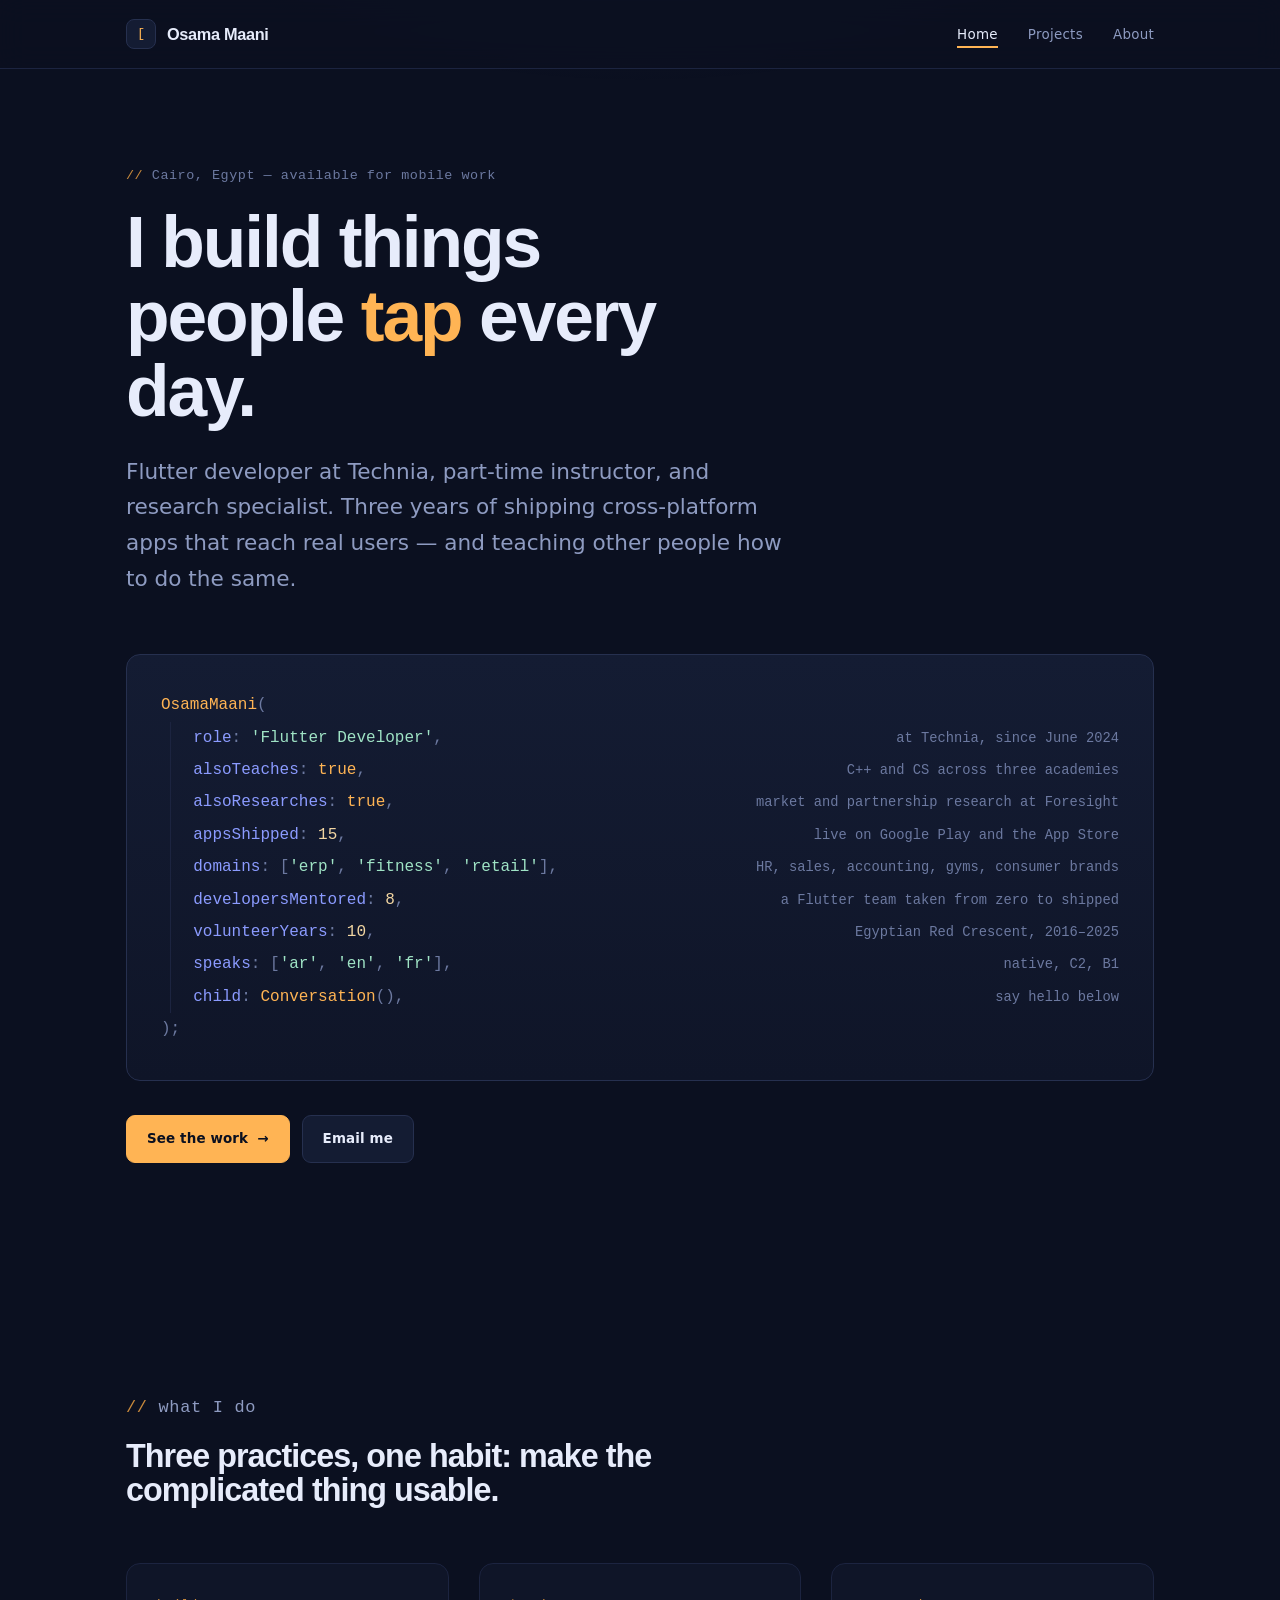
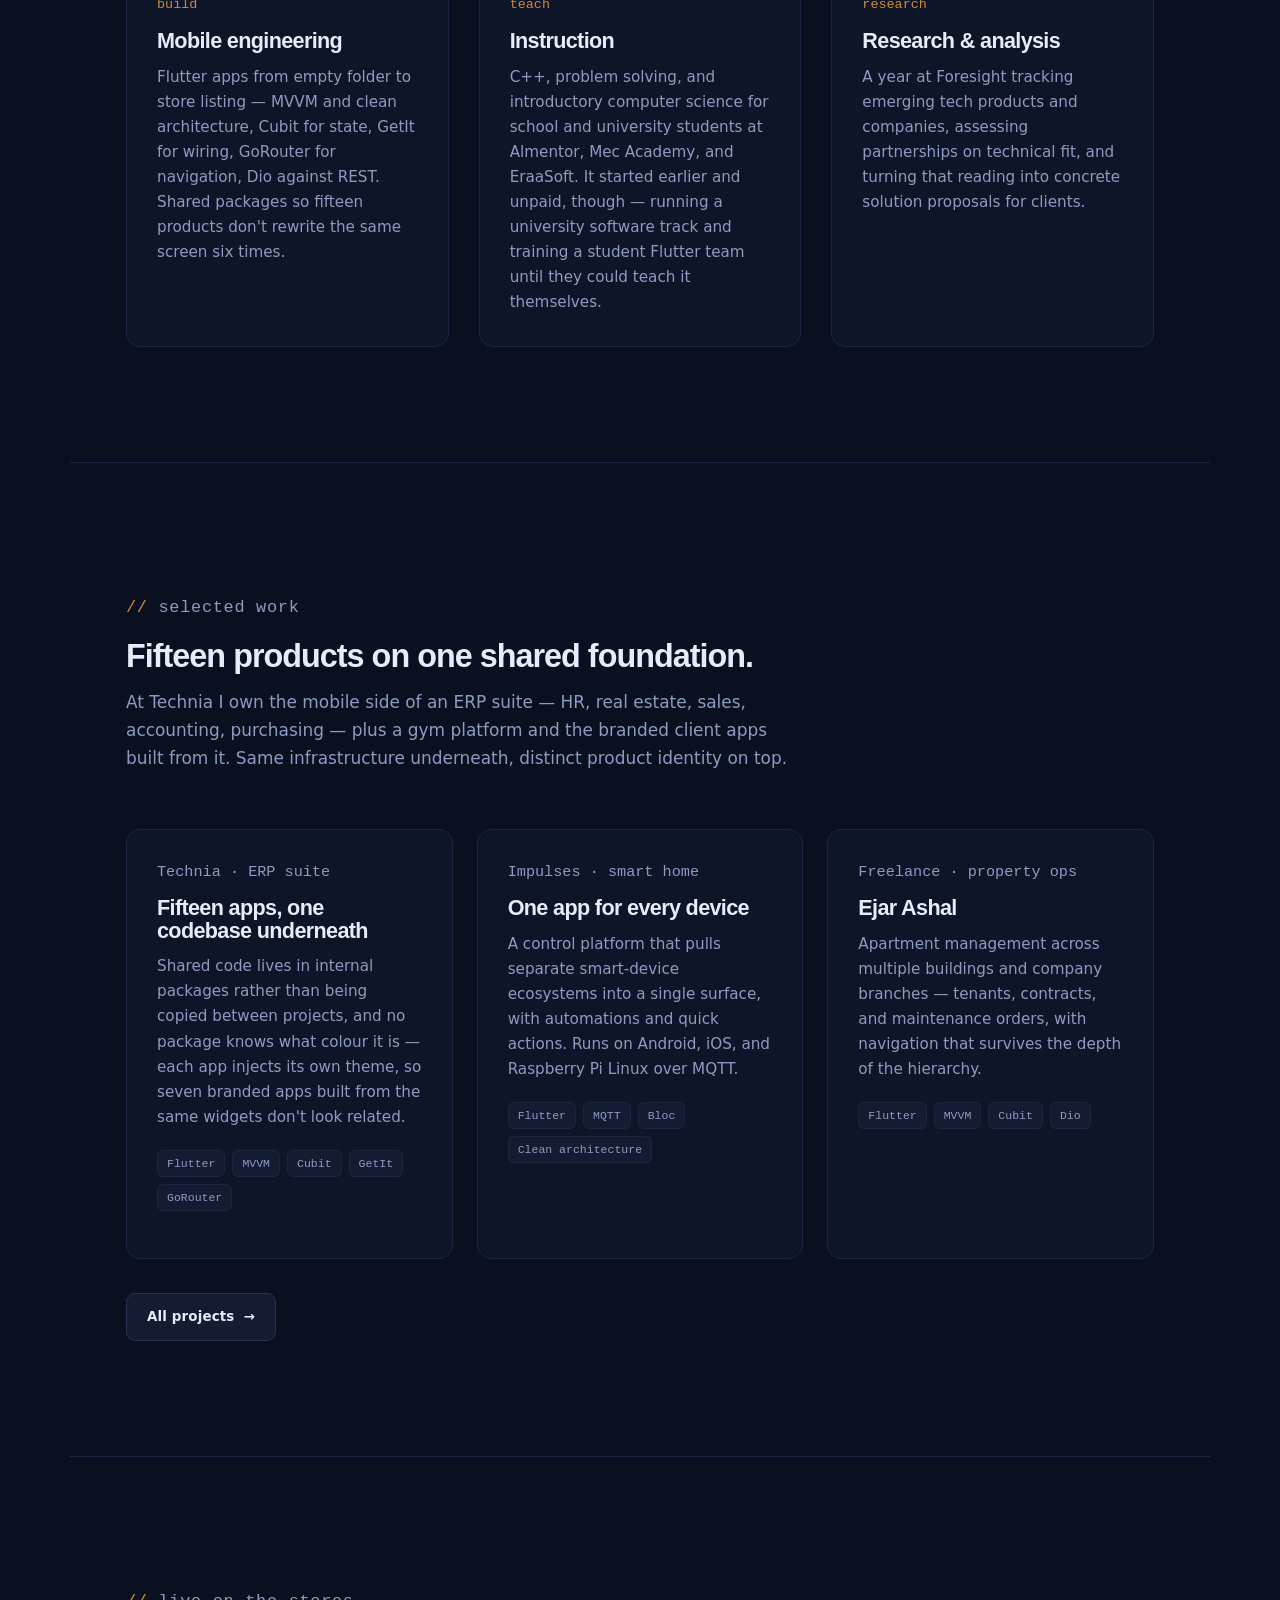
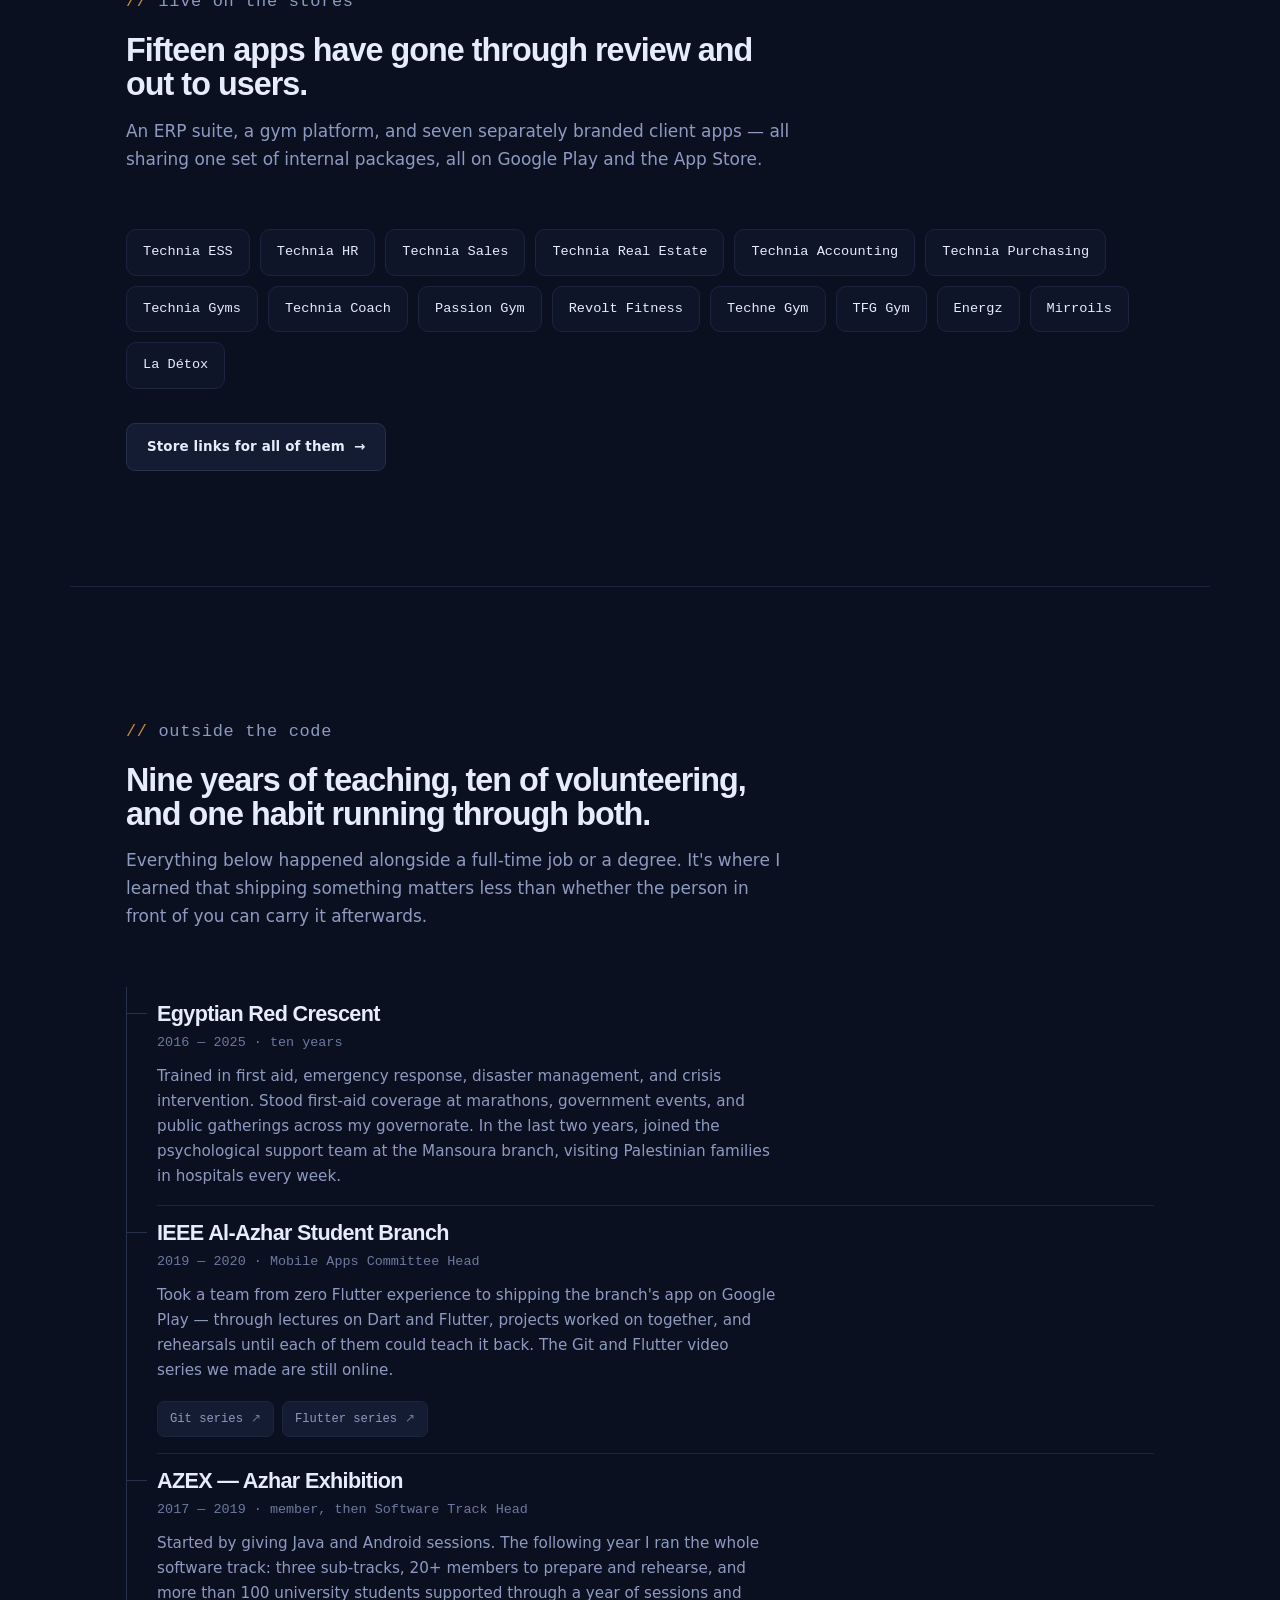
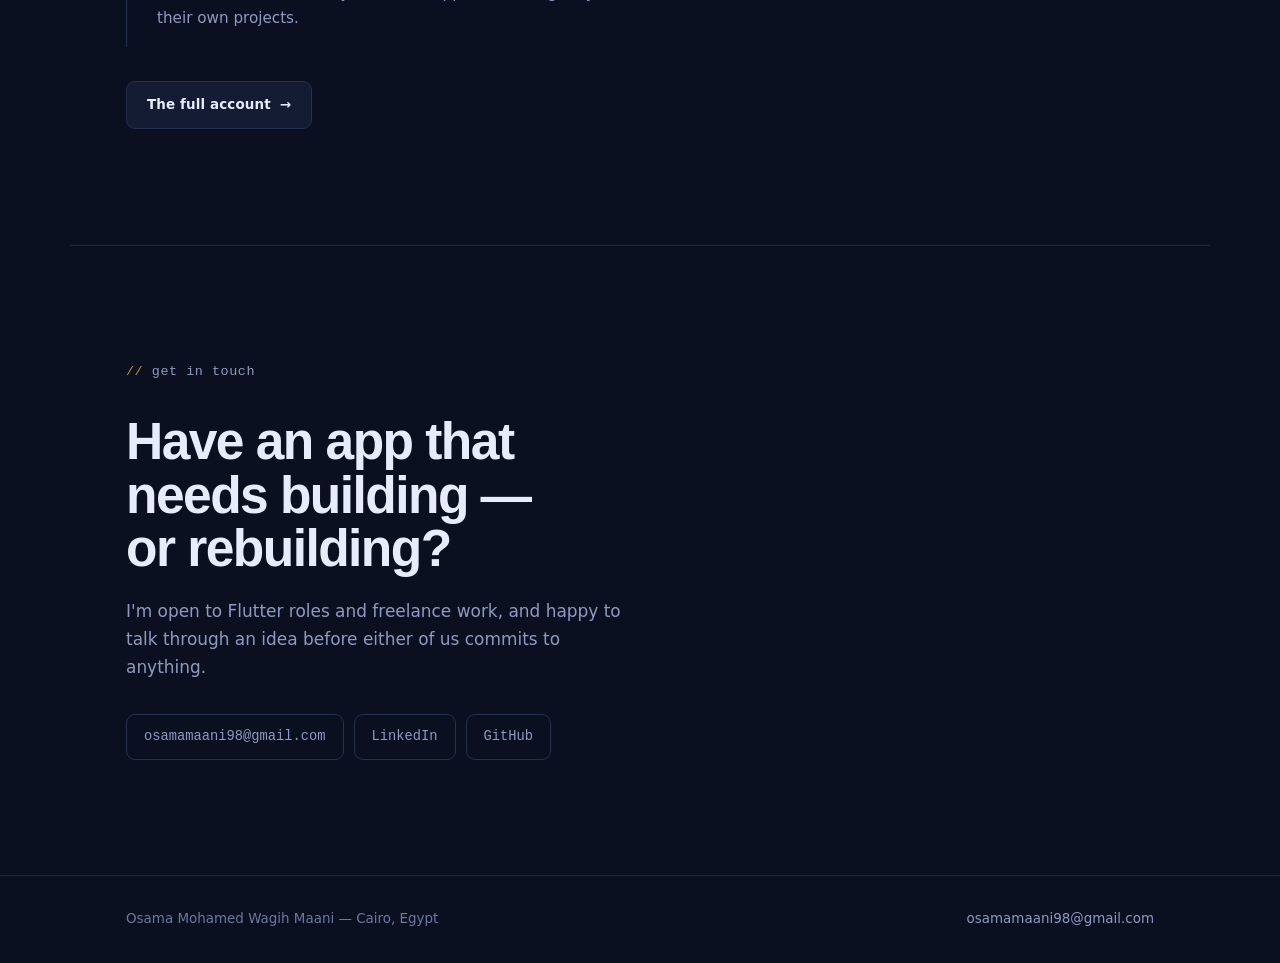
==== commit 76381ea4: "Update index.html" ====
--- a/index.html
+++ b/index.html
@@ -3,9 +3,13 @@
 <head>
 <meta charset="utf-8">
 <meta name="viewport" content="width=device-width, initial-scale=1">
-<title>About — Osama Maani</title>
-<meta name="description" content="Computer engineer from Al-Azhar University. Flutter developer at Technia, programming instructor, and former research specialist at Foresight.">
+<title>Osama Maani — Flutter Developer, Instructor, Research Specialist</title>
+<meta name="description" content="Osama Maani builds cross-platform mobile apps in Flutter, teaches programming, and researches emerging tech. 13 enterprise apps built, 11 published. Cairo, Egypt.">
 <meta name="theme-color" content="#0B1020">
+
+<meta property="og:title" content="Osama Maani — Flutter Developer">
+<meta property="og:description" content="Cross-platform mobile apps in Flutter. 13 enterprise apps built, 11 published to Google Play and the App Store.">
+<meta property="og:type" content="website">
 
 <link rel="icon" href="data:image/svg+xml,<svg xmlns='http://www.w3.org/2000/svg' viewBox='0 0 32 32'><rect width='32' height='32' rx='7' fill='%230B1020'/><path d='M12 9v14M12 9h7M12 23h7' stroke='%23FFB454' stroke-width='2.4' fill='none' stroke-linecap='round'/></svg>">
 
@@ -26,9 +30,9 @@
     </a>
     <nav aria-label="Primary">
       <ul class="nav__links">
-        <li><a class="nav__link" href="index.html">Home</a></li>
+        <li><a class="nav__link" href="index.html" aria-current="page">Home</a></li>
         <li><a class="nav__link" href="projects.html">Projects</a></li>
-        <li><a class="nav__link" href="about.html" aria-current="page">About</a></li>
+        <li><a class="nav__link" href="about.html">About</a></li>
       </ul>
     </nav>
   </div>
@@ -36,334 +40,267 @@
 
 <main id="main">
 
+  <!-- Hero -->
   <section class="wrap hero">
     <div class="stagger">
-      <p class="eyebrow" style="--i:0"><span>//</span> about</p>
-      <img class="portrait" style="--i:1" src="assets/img/osama.jpg" alt="Osama Maani" width="160" height="160">
-      <h1 class="hero__title" style="--i:2">Engineer first, explainer by habit.</h1>
-      <p class="hero__sub" style="--i:3">
-        I gave my first Java session as a student volunteer in 2017, four years
-        before I graduated in computer engineering from Al-Azhar University.
-        The two threads have run in parallel ever since: building production
-        mobile software, and getting other people up to speed on how it works.
+      <p class="eyebrow" style="--i:0"><span>//</span> Cairo, Egypt — available for mobile work</p>
+      <h1 class="hero__title" style="--i:1">I build things people <em>tap</em> every day.</h1>
+      <p class="hero__sub" style="--i:2">
+        Flutter developer at Technia, part-time instructor, and research specialist.
+        Three years of shipping cross-platform apps that reach real users — and
+        teaching other people how to do the same.
       </p>
-    </div>
-  </section>
-
-  <!-- Experience -->
+
+      <div class="decl" style="--i:3" role="figure" aria-label="A summary of Osama Maani written as a Dart constructor">
+        <div class="decl__line"><span><span class="tok-cls">OsamaMaani</span><span class="tok-punc">(</span></span></div>
+        <div class="decl__body">
+          <div class="decl__line decl__line--fact">
+            <span><span class="tok-key">role</span><span class="tok-punc">:</span> <span class="tok-str">'Flutter Developer'</span><span class="tok-punc">,</span></span>
+            <span class="decl__gloss">at Technia, since June 2024</span>
+          </div>
+          <div class="decl__line decl__line--fact">
+            <span><span class="tok-key">alsoTeaches</span><span class="tok-punc">:</span> <span class="tok-cls">true</span><span class="tok-punc">,</span></span>
+            <span class="decl__gloss">C++ and CS across three academies</span>
+          </div>
+          <div class="decl__line decl__line--fact">
+            <span><span class="tok-key">alsoResearches</span><span class="tok-punc">:</span> <span class="tok-cls">true</span><span class="tok-punc">,</span></span>
+            <span class="decl__gloss">market and partnership research at Foresight</span>
+          </div>
+          <div class="decl__line decl__line--fact">
+            <span><span class="tok-key">appsShipped</span><span class="tok-punc">:</span> <span class="tok-num">15</span><span class="tok-punc">,</span></span>
+            <span class="decl__gloss">live on Google Play and the App Store</span>
+          </div>
+          <div class="decl__line decl__line--fact">
+            <span><span class="tok-key">domains</span><span class="tok-punc">:</span> <span class="tok-punc">[</span><span class="tok-str">'erp'</span><span class="tok-punc">,</span> <span class="tok-str">'fitness'</span><span class="tok-punc">,</span> <span class="tok-str">'retail'</span><span class="tok-punc">],</span></span>
+            <span class="decl__gloss">HR, sales, accounting, gyms, consumer brands</span>
+          </div>
+          <div class="decl__line decl__line--fact">
+            <span><span class="tok-key">developersMentored</span><span class="tok-punc">:</span> <span class="tok-num">8</span><span class="tok-punc">,</span></span>
+            <span class="decl__gloss">a Flutter team taken from zero to shipped</span>
+          </div>
+          <div class="decl__line decl__line--fact">
+            <span><span class="tok-key">volunteerYears</span><span class="tok-punc">:</span> <span class="tok-num">10</span><span class="tok-punc">,</span></span>
+            <span class="decl__gloss">Egyptian Red Crescent, 2016–2025</span>
+          </div>
+          <div class="decl__line decl__line--fact">
+            <span><span class="tok-key">speaks</span><span class="tok-punc">:</span> <span class="tok-punc">[</span><span class="tok-str">'ar'</span><span class="tok-punc">,</span> <span class="tok-str">'en'</span><span class="tok-punc">,</span> <span class="tok-str">'fr'</span><span class="tok-punc">],</span></span>
+            <span class="decl__gloss">native, C2, B1</span>
+          </div>
+          <div class="decl__line decl__line--fact">
+            <span><span class="tok-key">child</span><span class="tok-punc">:</span> <span class="tok-cls">Conversation</span><span class="tok-punc">(),</span></span>
+            <span class="decl__gloss">say hello below</span>
+          </div>
+        </div>
+        <div class="decl__line"><span><span class="tok-punc">);</span></span></div>
+      </div>
+
+      <div class="hero__actions" style="--i:4">
+        <a class="btn btn--primary" href="projects.html">See the work <span class="btn__arrow" aria-hidden="true">→</span></a>
+        <a class="btn" href="mailto:osamamaani98@gmail.com">Email me</a>
+      </div>
+    </div>
+  </section>
+
+  <!-- Three roles -->
   <section class="wrap section">
     <div class="section__head reveal">
-      <p class="eyebrow"><span>//</span> experience</p>
-      <h2>Where I've worked</h2>
-    </div>
-
-    <div class="timeline reveal">
-      <article class="entry">
-        <div class="entry__meta">
-          <strong>Jun 2024 — present</strong>
-          New Cairo, Egypt
-        </div>
-        <div class="entry__body">
-          <h3>Flutter Developer</h3>
-          <span class="entry__org">Technia</span>
-          <ul>
-            <li>Led development of 15 mobile applications across ERP, real estate, sales, accounting, gym management, and consumer brands.</li>
-            <li>Gathered requirements directly from stakeholders and clients, then turned them into structured development tasks.</li>
-            <li>Ran client meetings for real estate projects covering workflows, bug reports, and enhancement requests.</li>
-            <li>Worked with backend developers to define API contracts that fit the app's functionality and UX.</li>
-            <li>Designed and implemented complete UI/UX independently using AI-assisted workflows, adapting to B2B and B2C models.</li>
-            <li>Built reusable packages for the ERP apps that removed repeated code and made the suite maintainable.</li>
-            <li>Established a unified design system that holds brand consistency without erasing each product's identity.</li>
-            <li>Published 15 applications to Google Play and the App Store, including Technia HR, Sales, Real Estate, Accounting, Purchasing, Passion Gym, Revolt, Techne Gym, Energz, Mirroils, and La Détox.</li>
-            <li>Refactored legacy codebases into scalable MVVM so features could keep landing.</li>
-          </ul>
-        </div>
-      </article>
-
-      <article class="entry">
-        <div class="entry__meta">
-          <strong>Sep 2024 — Sep 2025</strong>
-          Remote
-        </div>
-        <div class="entry__body">
-          <h3>Research and Development Specialist</h3>
-          <span class="entry__org">Foresight</span>
-          <ul>
-            <li>Researched emerging tech products, companies, and industry trends to support business development.</li>
-            <li>Evaluated potential partnerships on technical capability and strategic fit.</li>
-            <li>Wrote tailored solution proposals grounded in that market and technical analysis.</li>
-          </ul>
-        </div>
-      </article>
-
-      <article class="entry">
-        <div class="entry__meta">
-          <strong>May 2023 — May 2024</strong>
-          Nasr City, Egypt
-        </div>
-        <div class="entry__body">
-          <h3>Flutter Developer</h3>
-          <span class="entry__org">Impulses</span>
-          <ul>
-            <li>Built a smart home control app that manages every connected device from one platform.</li>
-            <li>Used Flutter and MQTT to run the same codebase on Android, iOS, and Raspberry Pi Linux.</li>
-            <li>Designed and integrated the automation and quick-action features.</li>
-          </ul>
-        </div>
-      </article>
-    </div>
-  </section>
-
-  <!-- Teaching -->
+      <p class="eyebrow"><span>//</span> what I do</p>
+      <h2>Three practices, one habit: make the complicated thing usable.</h2>
+    </div>
+
+    <div class="roles reveal">
+      <article class="role">
+        <span class="role__idx">build</span>
+        <h3>Mobile engineering</h3>
+        <p>
+          Flutter apps from empty folder to store listing — MVVM and clean
+          architecture, Cubit for state, GetIt for wiring, GoRouter for
+          navigation, Dio against REST. Shared packages so fifteen products don't
+          rewrite the same screen six times.
+        </p>
+      </article>
+
+      <article class="role">
+        <span class="role__idx">teach</span>
+        <h3>Instruction</h3>
+        <p>
+          C++, problem solving, and introductory computer science for school and
+          university students at Almentor, Mec Academy, and EraaSoft. It started
+          earlier and unpaid, though — running a university software track and
+          training a student Flutter team until they could teach it themselves.
+        </p>
+      </article>
+
+      <article class="role">
+        <span class="role__idx">research</span>
+        <h3>Research &amp; analysis</h3>
+        <p>
+          A year at Foresight tracking emerging tech products and companies,
+          assessing partnerships on technical fit, and turning that reading into
+          concrete solution proposals for clients.
+        </p>
+      </article>
+    </div>
+  </section>
+
+  <!-- Selected work -->
   <section class="wrap section">
     <div class="section__head reveal">
-      <p class="eyebrow"><span>//</span> teaching</p>
-      <h2>Where I've taught</h2>
-      <p>All part-time, alongside engineering work — online, onsite, and everything in between.</p>
-    </div>
-
-    <div class="timeline reveal">
-      <article class="entry">
-        <div class="entry__meta">
-          <strong>Nov 2023 — Jul 2024</strong>
-          Remote
-        </div>
-        <div class="entry__body">
-          <h3>Programming Instructor</h3>
-          <span class="entry__org">Almentor</span>
-          <ul>
-            <li>Taught foundational computer science to Egyptian school students under the DECI government program.</li>
-          </ul>
-        </div>
-      </article>
-
-      <article class="entry">
-        <div class="entry__meta">
-          <strong>Mar 2023 — Sep 2023</strong>
-          Giza, Egypt
-        </div>
-        <div class="entry__body">
-          <h3>C++ Instructor</h3>
-          <span class="entry__org">Mec Academy</span>
-          <ul>
-            <li>Taught C++, problem solving, and introductory CS through online and onsite sessions.</li>
-          </ul>
-        </div>
-      </article>
-
-      <article class="entry">
-        <div class="entry__meta">
-          <strong>Oct 2021 — Jan 2022</strong>
-          Giza, Egypt
-        </div>
-        <div class="entry__body">
-          <h3>C++ Instructor</h3>
-          <span class="entry__org">EraaSoft</span>
-          <ul>
-            <li>Taught C++ programming, problem solving, and foundational computer science concepts.</li>
-          </ul>
-        </div>
-      </article>
-    </div>
-  </section>
-
-  <!-- Skills -->
+      <p class="eyebrow"><span>//</span> selected work</p>
+      <h2>Fifteen products on one shared foundation.</h2>
+      <p>
+        At Technia I own the mobile side of an ERP suite — HR, real estate,
+        sales, accounting, purchasing — plus a gym platform and the branded
+        client apps built from it. Same infrastructure underneath, distinct
+        product identity on top.
+      </p>
+    </div>
+
+    <div class="cards reveal">
+      <article class="card">
+        <p class="card__kicker">Technia · ERP suite</p>
+        <h3>Fifteen apps, one codebase underneath</h3>
+        <p>
+          Shared code lives in internal packages rather than being copied between
+          projects, and no package knows what colour it is — each app injects its
+          own theme, so seven branded apps built from the same widgets don't look
+          related.
+        </p>
+        <ul class="chips">
+          <li>Flutter</li><li>MVVM</li><li>Cubit</li><li>GetIt</li><li>GoRouter</li>
+        </ul>
+      </article>
+
+      <article class="card">
+        <p class="card__kicker">Impulses · smart home</p>
+        <h3>One app for every device</h3>
+        <p>
+          A control platform that pulls separate smart-device ecosystems into a
+          single surface, with automations and quick actions. Runs on Android,
+          iOS, and Raspberry Pi Linux over MQTT.
+        </p>
+        <ul class="chips">
+          <li>Flutter</li><li>MQTT</li><li>Bloc</li><li>Clean architecture</li>
+        </ul>
+      </article>
+
+      <article class="card">
+        <p class="card__kicker">Freelance · property ops</p>
+        <h3>Ejar Ashal</h3>
+        <p>
+          Apartment management across multiple buildings and company branches —
+          tenants, contracts, and maintenance orders, with navigation that
+          survives the depth of the hierarchy.
+        </p>
+        <ul class="chips">
+          <li>Flutter</li><li>MVVM</li><li>Cubit</li><li>Dio</li>
+        </ul>
+      </article>
+    </div>
+
+    <div class="hero__actions reveal">
+      <a class="btn" href="projects.html">All projects <span class="btn__arrow" aria-hidden="true">→</span></a>
+    </div>
+  </section>
+
+  <!-- Published -->
   <section class="wrap section">
     <div class="section__head reveal">
-      <p class="eyebrow"><span>//</span> toolkit</p>
-      <h2>What I work with</h2>
-    </div>
-
-    <div class="skillset reveal">
-      <div>
-        <h3>Mobile</h3>
-        <ul>
-          <li>Flutter &amp; Dart</li>
-          <li>MVVM architecture</li>
-          <li>Bloc / Cubit</li>
-          <li>Clean architecture</li>
-          <li>Cross-platform delivery</li>
-        </ul>
-      </div>
-      <div>
-        <h3>Backend &amp; APIs</h3>
-        <ul>
-          <li>REST APIs</li>
-          <li>Firebase</li>
-          <li>MQTT protocol</li>
-          <li>Dio</li>
-        </ul>
-      </div>
-      <div>
-        <h3>Tooling</h3>
-        <ul>
-          <li>Git &amp; GitHub</li>
-          <li>GoRouter</li>
-          <li>GetIt</li>
-          <li>Shorebird</li>
-        </ul>
-      </div>
-      <div>
-        <h3>Languages</h3>
-        <ul>
-          <li>Dart</li>
-          <li>Java</li>
-          <li>C++</li>
-          <li>HTML / CSS</li>
-        </ul>
-      </div>
-      <div>
-        <h3>Analytics</h3>
-        <ul>
-          <li>KNIME Analytics Platform</li>
-          <li>OpenAI API</li>
-        </ul>
-      </div>
-      <div>
-        <h3>Working with people</h3>
-        <ul>
-          <li>Requirements gathering</li>
-          <li>Client meetings</li>
-          <li>Mentoring &amp; training</li>
-          <li>Public speaking</li>
-          <li>Project management</li>
-        </ul>
-      </div>
-    </div>
-  </section>
-
-  <!-- Facts -->
+      <p class="eyebrow"><span>//</span> live on the stores</p>
+      <h2>Fifteen apps have gone through review and out to users.</h2>
+      <p>
+        An ERP suite, a gym platform, and seven separately branded client apps —
+        all sharing one set of internal packages, all on Google Play and the App
+        Store.
+      </p>
+    </div>
+    <ul class="shelf reveal">
+      <li>Technia ESS</li>
+      <li>Technia HR</li>
+      <li>Technia Sales</li>
+      <li>Technia Real Estate</li>
+      <li>Technia Accounting</li>
+      <li>Technia Purchasing</li>
+      <li>Technia Gyms</li>
+      <li>Technia Coach</li>
+      <li>Passion Gym</li>
+      <li>Revolt Fitness</li>
+      <li>Techne Gym</li>
+      <li>TFG Gym</li>
+      <li>Energz</li>
+      <li>Mirroils</li>
+      <li>La Détox</li>
+    </ul>
+    <div class="hero__actions reveal">
+      <a class="btn" href="projects.html">Store links for all of them <span class="btn__arrow" aria-hidden="true">→</span></a>
+    </div>
+  </section>
+
+  <!-- Outside the code -->
   <section class="wrap section">
     <div class="section__head reveal">
-      <p class="eyebrow"><span>//</span> credentials</p>
-      <h2>Education and certificates</h2>
-    </div>
-
-    <div class="rows reveal">
-      <div class="row">
-        <div class="row__label">Degree</div>
-        <div class="row__value">B.Sc. Computer Engineering, Al-Azhar University <span>— graduated June 2021, Cairo</span></div>
-      </div>
-      <div class="row">
-        <div class="row__label">Project management</div>
-        <div class="row__value">Google Project Management Professional Certificate <span>— Coursera, in progress, course 4 of 7</span></div>
-      </div>
-      <div class="row">
-        <div class="row__label">English</div>
-        <div class="row__value">EF SET C2 Proficient, 71/100 <span>— issued March 2023</span></div>
-      </div>
-      <div class="row">
-        <div class="row__label">French</div>
-        <div class="row__value">Busuu, level B1 <span>— issued January 2026</span></div>
-      </div>
-      <div class="row">
-        <div class="row__label">Academic writing</div>
-        <div class="row__value">Academic English Writing Specialization <span>— Coursera, 2020</span></div>
-      </div>
-      <div class="row">
-        <div class="row__label">Competitive</div>
-        <div class="row__value">5th place, AzharCPC '19 <span>— qualified for ECPC '19</span></div>
-      </div>
-      <div class="row">
-        <div class="row__label">Languages</div>
-        <div class="row__value">Arabic native <span>·</span> English C2 <span>·</span> French B1</div>
-      </div>
-    </div>
-  </section>
-
-  <!-- Outside work -->
-  <section class="wrap section">
-    <div class="section__head reveal">
-      <p class="eyebrow"><span>//</span> outside work</p>
-      <h2>Ten years of volunteering, and it shaped how I work.</h2>
+      <p class="eyebrow"><span>//</span> outside the code</p>
+      <h2>Nine years of teaching, ten of volunteering, and one habit running through both.</h2>
       <p>
-        The habit of training the person next to me didn't start at a company.
-        It started in student activities and a Red Crescent branch.
+        Everything below happened alongside a full-time job or a degree. It's
+        where I learned that shipping something matters less than whether the
+        person in front of you can carry it afterwards.
       </p>
     </div>
 
-    <div class="timeline reveal">
-
-      <article class="entry">
-        <div class="entry__meta">
-          <strong>2016 — 2025</strong>
-          Egyptian Red Crescent
-        </div>
-        <div class="entry__body">
-          <span class="tenure">10 years</span>
-          <h3>Volunteer — first aid and psychological support</h3>
-          <span class="entry__org">Local branch, then Mansoura branch</span>
-          <ul>
-            <li>Trained in first aid procedures, emergency response protocols, disaster management, and crisis intervention.</li>
-            <li>Provided first aid coverage at public events across my governorate — marathons, government events, and large public gatherings — on standby as a first responder for anyone injured.</li>
-            <li>From 2024 to 2025, served on the psychological support team at the Mansoura branch, working with Palestinian families who arrived in Egypt during the war.</li>
-            <li>Visited those families in hospitals weekly, providing psychological support and helping them access what they needed.</li>
-          </ul>
-        </div>
-      </article>
-
-      <article class="entry">
-        <div class="entry__meta">
-          <strong>Sep 2019 — Aug 2020</strong>
-          IEEE Al-Azhar Student Branch
-        </div>
-        <div class="entry__body">
-          <h3>Mobile Apps Committee Head</h3>
-          <span class="entry__org">Built and led the branch's Flutter team</span>
-          <ul>
-            <li>Brought the whole Flutter team up to working level through a run of lectures on Dart and the Flutter framework, then took them through real projects together.</li>
-            <li>Built their presentation and teamwork skills alongside the technical ones — rehearsals, structured discussion, and learning how to carry a responsibility to the end.</li>
-            <li>Led and wrote code for the IEEE Al-Azhar Student Branch app, published on Google Play.</li>
-            <li>Produced the branch's Git and GitHub video course for the team's YouTube channel.</li>
-            <li>Led and contributed to the Flutter framework video series on the same channel.</li>
-            <li>Contributed to IEEE-Pedia, an open technology resource project, writing the Flutter framework resource page in its GitHub repository.</li>
-          </ul>
-          <ul class="proof">
-            <li><a href="https://www.youtube.com/playlist?list=PLvsRzup300l7V6CNiQhMfe2Zy5eNpHqHm" target="_blank" rel="noopener">Git &amp; GitHub series</a></li>
-            <li><a href="https://www.youtube.com/playlist?list=PLvsRzup300l6i1YuRWqeqqxpORZSSflAc" target="_blank" rel="noopener">Flutter series</a></li>
-            <li><a href="https://github.com/IEEE-AlAzhar/IEEE-Pedia/blob/master/resources/Mobile-Apps/Flutter-resources.md" target="_blank" rel="noopener">IEEE-Pedia Flutter page</a></li>
-          </ul>
-        </div>
-      </article>
-
-      <article class="entry">
-        <div class="entry__meta">
-          <strong>2018 — 2019</strong>
-          AZEX (Azhar Exhibition)
-        </div>
-        <div class="entry__body">
-          <h3>Software Track Head</h3>
-          <span class="entry__org">Android, Web, and Java sub-tracks</span>
-          <ul>
-            <li>Ran the full software track across the academic year — three sub-tracks, 20+ committee members, and sessions reaching more than 100 university students.</li>
-            <li>Held rehearsals with every member before they taught, and kept working with them until they could hold a room of their peers.</li>
-            <li>Supported each sub-track's plan and delivery through the year, and supported students through their own projects rather than stopping at the session.</li>
-            <li>Wrote workshop material and taught Java for Android development myself.</li>
-          </ul>
-        </div>
-      </article>
-
-      <article class="entry">
-        <div class="entry__meta">
-          <strong>2017 — 2018</strong>
-          AZEX (Azhar Exhibition)
-        </div>
-        <div class="entry__body">
-          <h3>Member, Software Track</h3>
-          <span class="entry__org">Where it started</span>
-          <ul>
-            <li>Delivered Java and Android (Java ME) sessions to university students — the first year of teaching that led to everything after it.</li>
-          </ul>
-        </div>
-      </article>
-
-    </div>
-  </section>
-
-  <section class="wrap contact reveal">
+    <div class="tree reveal">
+      <div class="tree-node">
+        <h3>Egyptian Red Crescent</h3>
+        <span class="tree-node__meta">2016 — 2025 · ten years</span>
+        <p>
+          Trained in first aid, emergency response, disaster management, and
+          crisis intervention. Stood first-aid coverage at marathons, government
+          events, and public gatherings across my governorate. In the last two
+          years, joined the psychological support team at the Mansoura branch,
+          visiting Palestinian families in hospitals every week.
+        </p>
+      </div>
+
+      <div class="tree-node">
+        <h3>IEEE Al-Azhar Student Branch</h3>
+        <span class="tree-node__meta">2019 — 2020 · Mobile Apps Committee Head</span>
+        <p>
+          Took a team from zero Flutter experience to shipping the branch's app
+          on Google Play — through lectures on Dart and Flutter, projects worked
+          on together, and rehearsals until each of them could teach it back.
+          The Git and Flutter video series we made are still online.
+        </p>
+        <ul class="proof">
+          <li><a href="https://www.youtube.com/playlist?list=PLvsRzup300l7V6CNiQhMfe2Zy5eNpHqHm" target="_blank" rel="noopener">Git series</a></li>
+          <li><a href="https://www.youtube.com/playlist?list=PLvsRzup300l6i1YuRWqeqqxpORZSSflAc" target="_blank" rel="noopener">Flutter series</a></li>
+        </ul>
+      </div>
+
+      <div class="tree-node">
+        <h3>AZEX — Azhar Exhibition</h3>
+        <span class="tree-node__meta">2017 — 2019 · member, then Software Track Head</span>
+        <p>
+          Started by giving Java and Android sessions. The following year I ran
+          the whole software track: three sub-tracks, 20+ members to prepare and
+          rehearse, and more than 100 university students supported through a
+          year of sessions and their own projects.
+        </p>
+      </div>
+    </div>
+
+    <div class="hero__actions reveal">
+      <a class="btn" href="about.html">The full account <span class="btn__arrow" aria-hidden="true">→</span></a>
+    </div>
+  </section>
+
+  <!-- Contact -->
+  <section class="wrap contact reveal" id="contact">
     <p class="eyebrow"><span>//</span> get in touch</p>
-    <h2>Let's talk.</h2>
-    <p>Open to Flutter roles and freelance projects, in Cairo or remote.</p>
+    <h2>Have an app that needs building — or rebuilding?</h2>
+    <p>
+      I'm open to Flutter roles and freelance work, and happy to talk through an
+      idea before either of us commits to anything.
+    </p>
     <ul class="links">
       <li><a href="mailto:osamamaani98@gmail.com">osamamaani98@gmail.com</a></li>
       <li><a href="https://linkedin.com/in/osama-maani/" target="_blank" rel="noopener">LinkedIn</a></li>
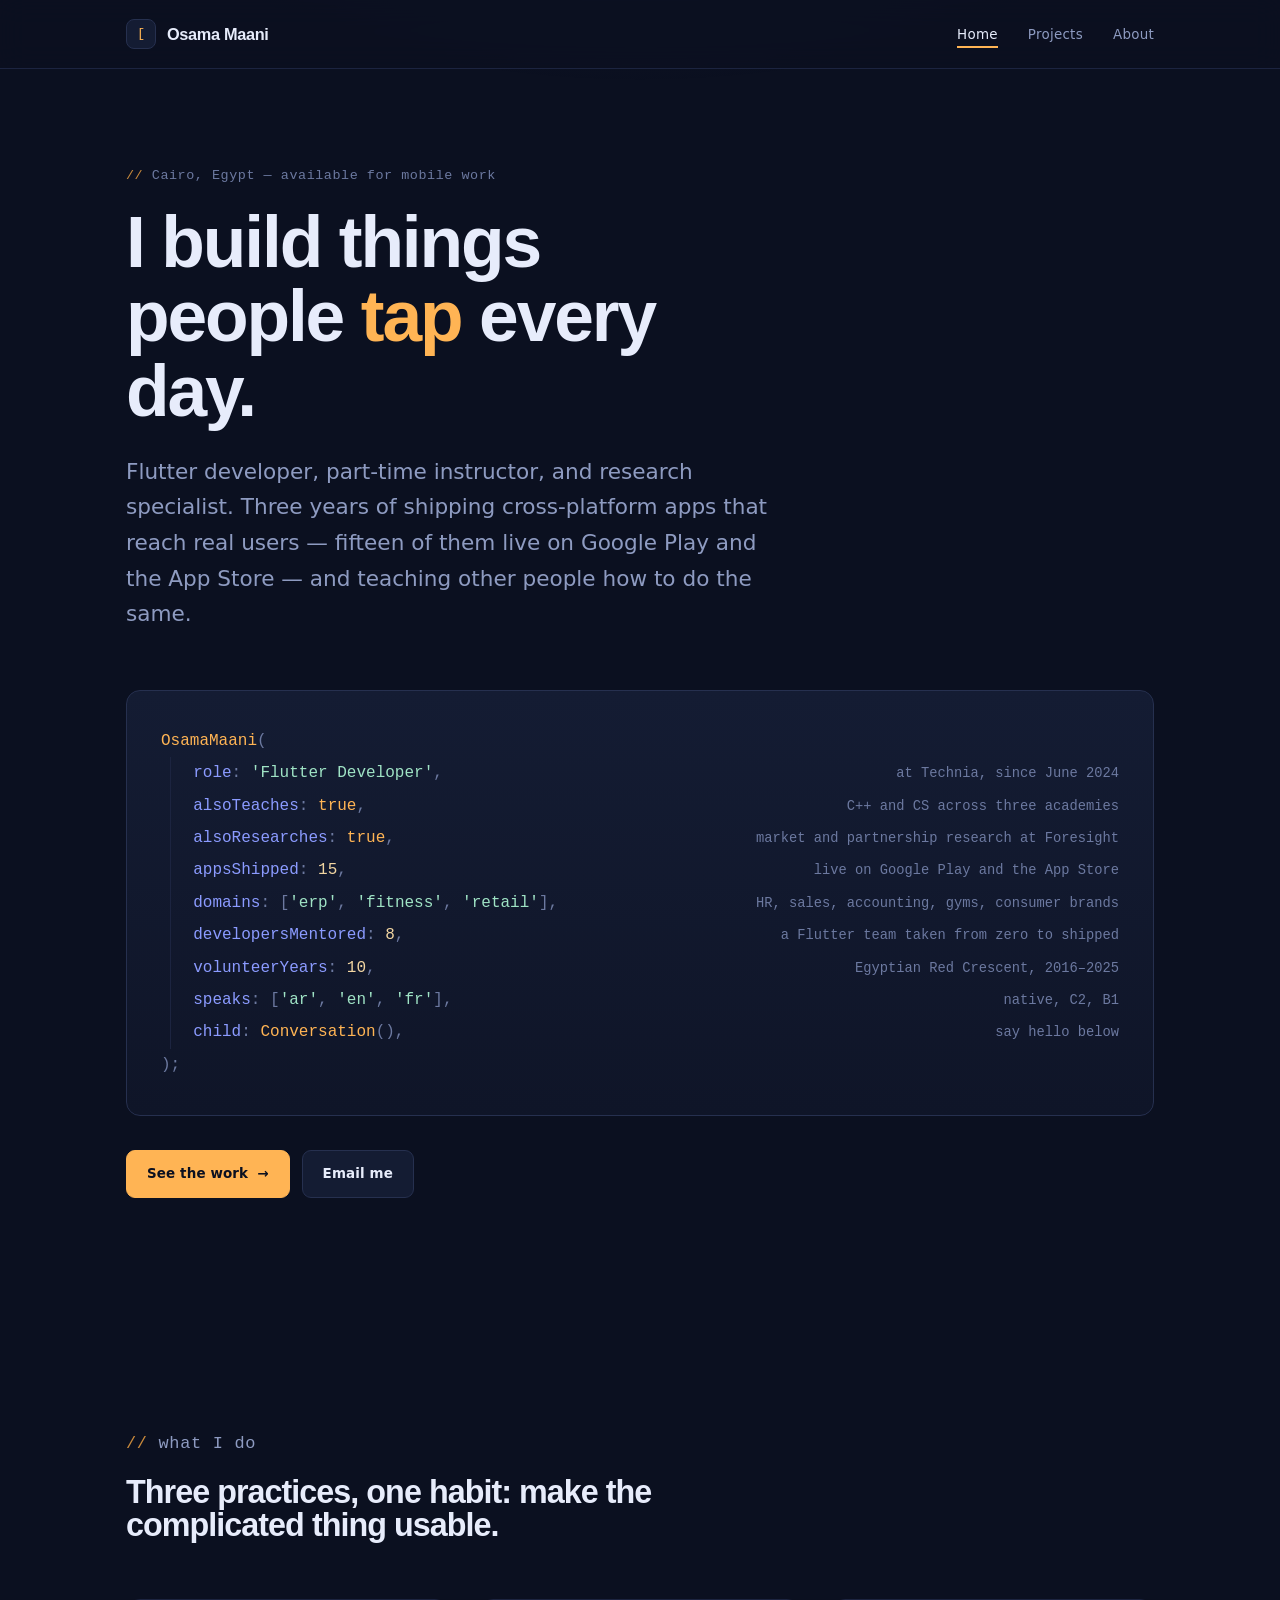
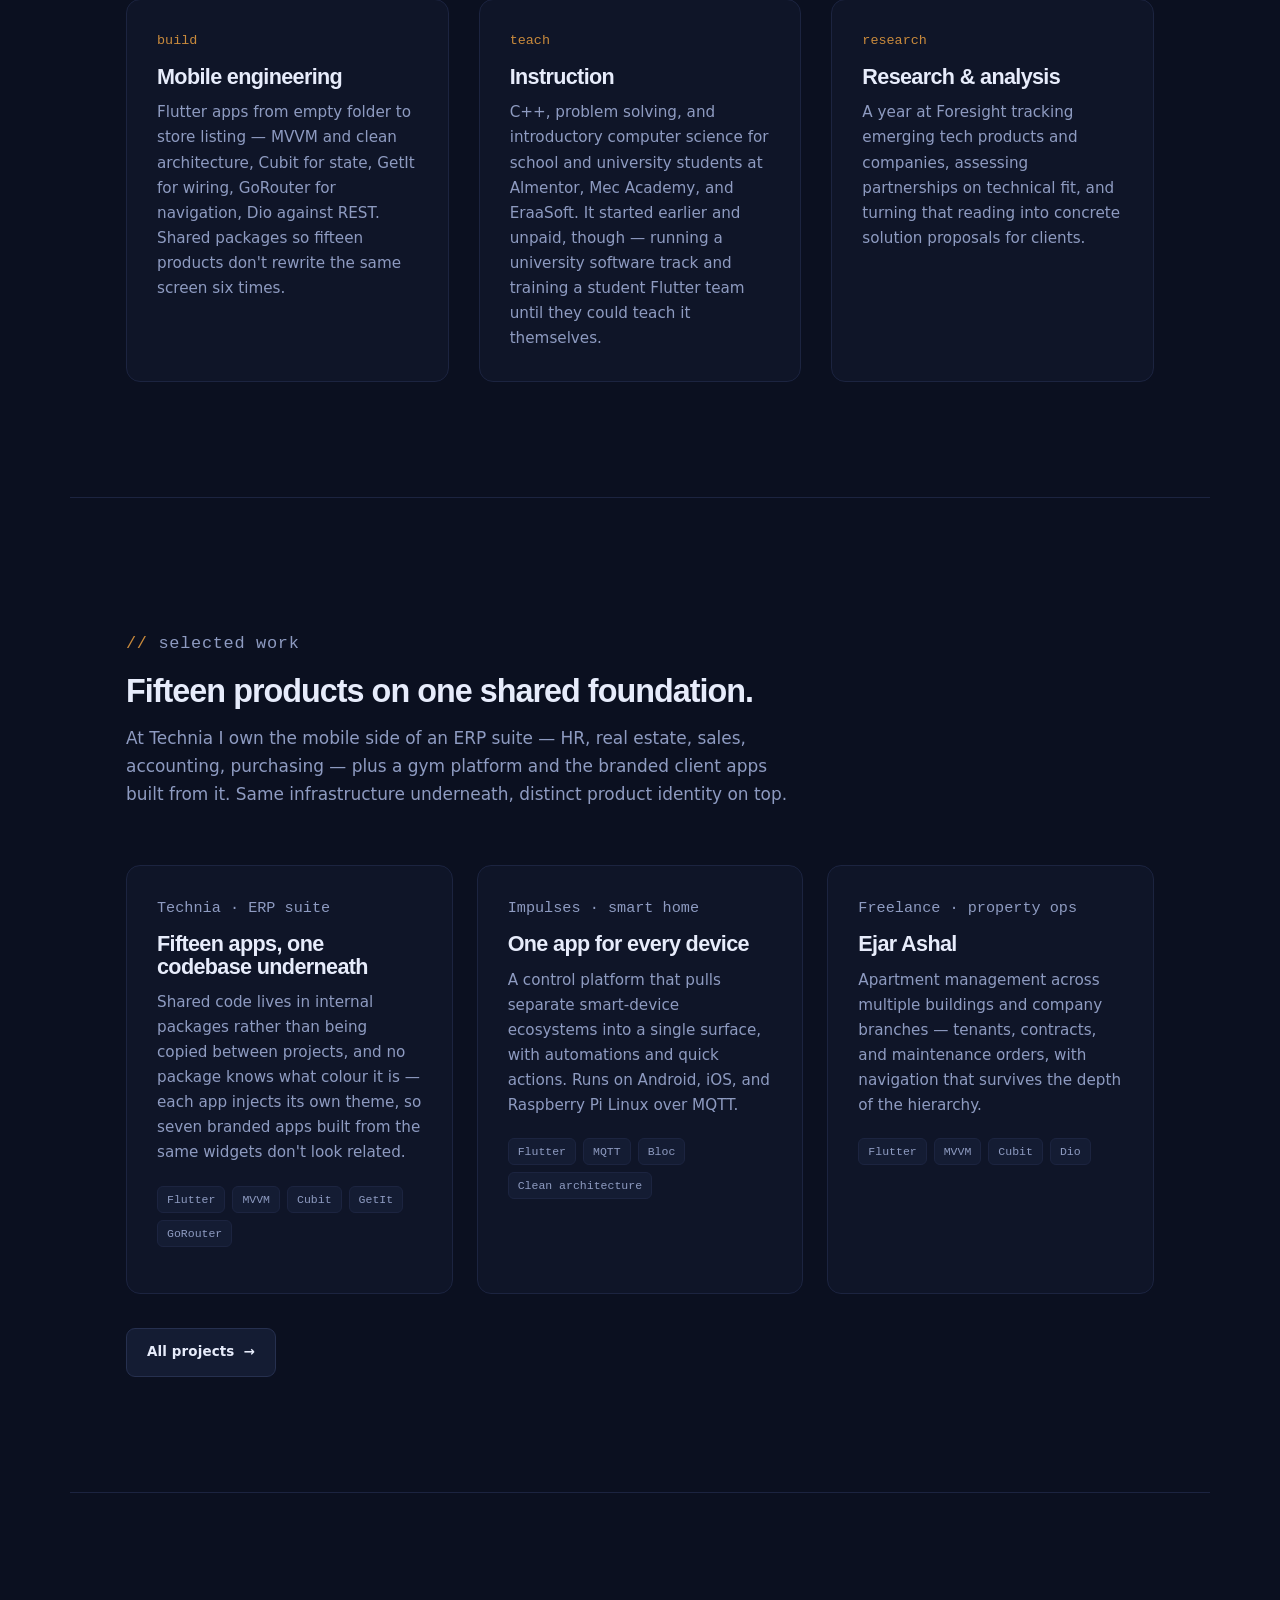
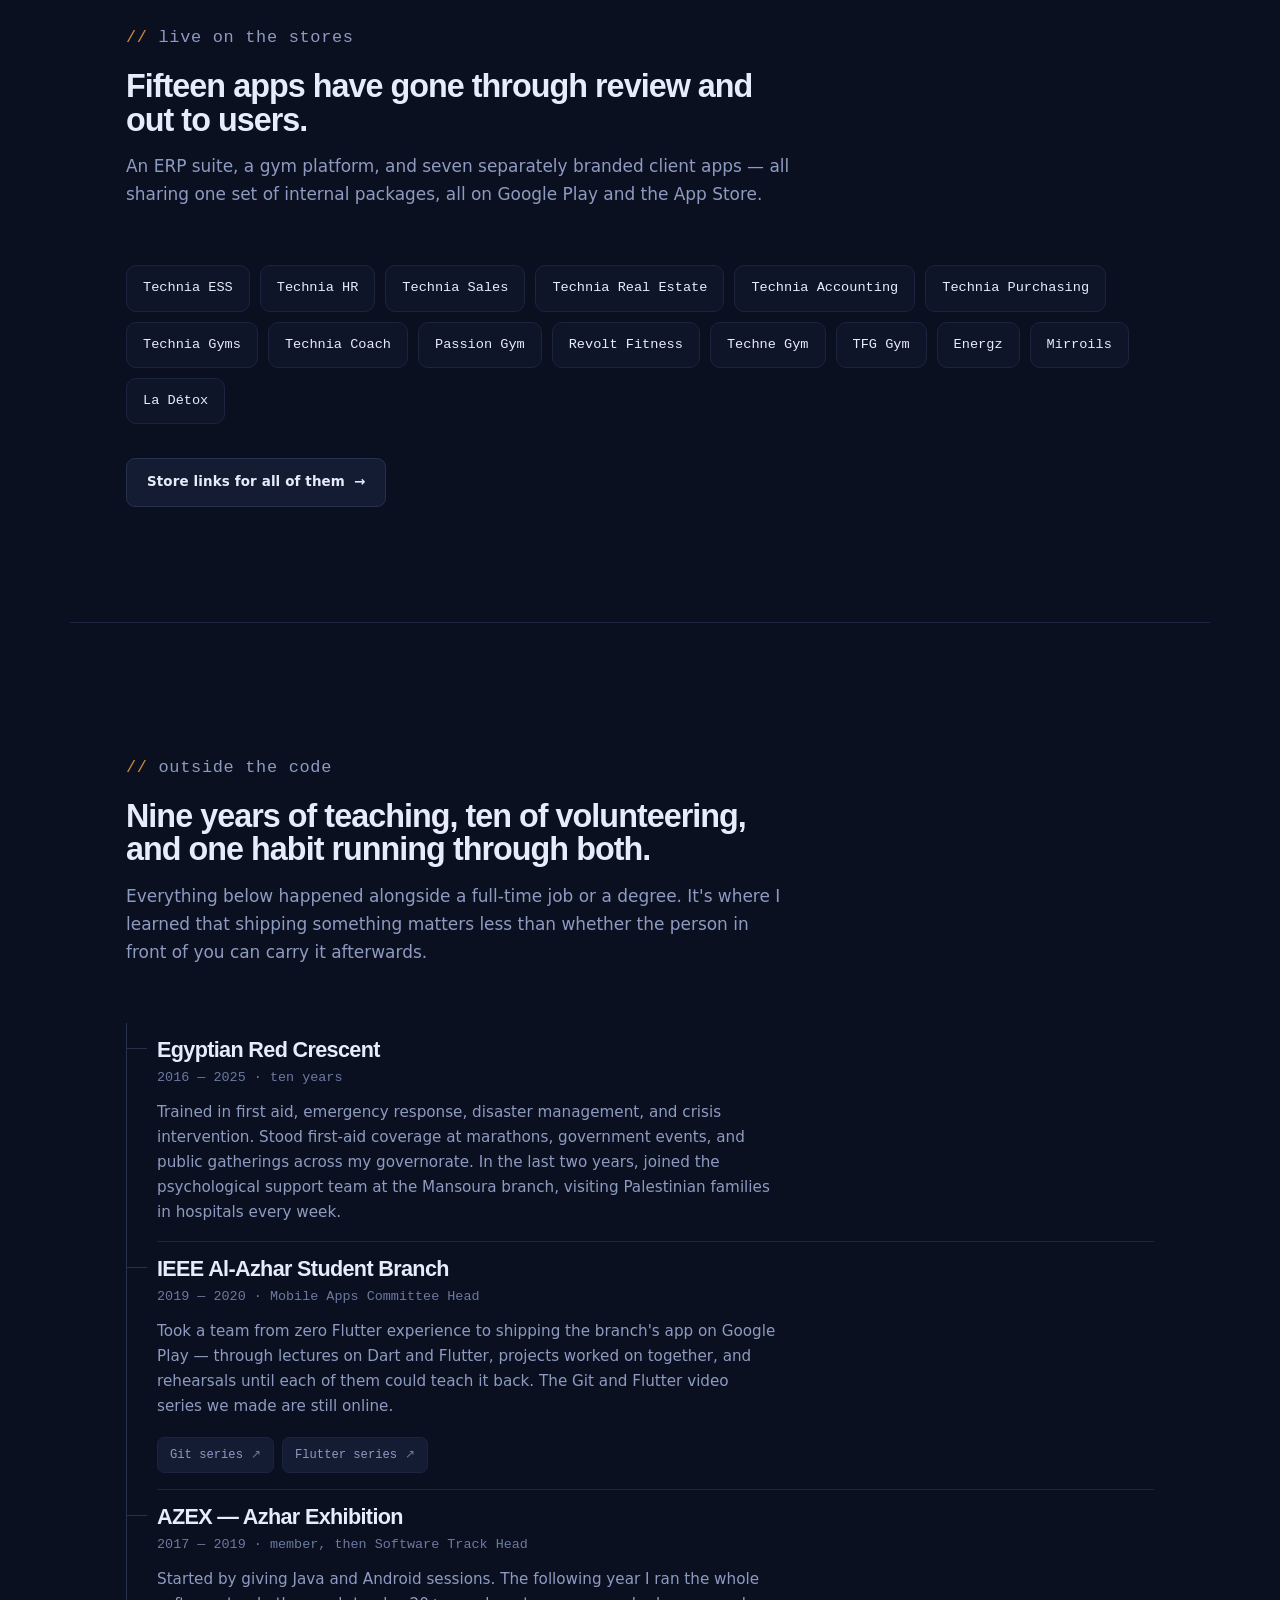
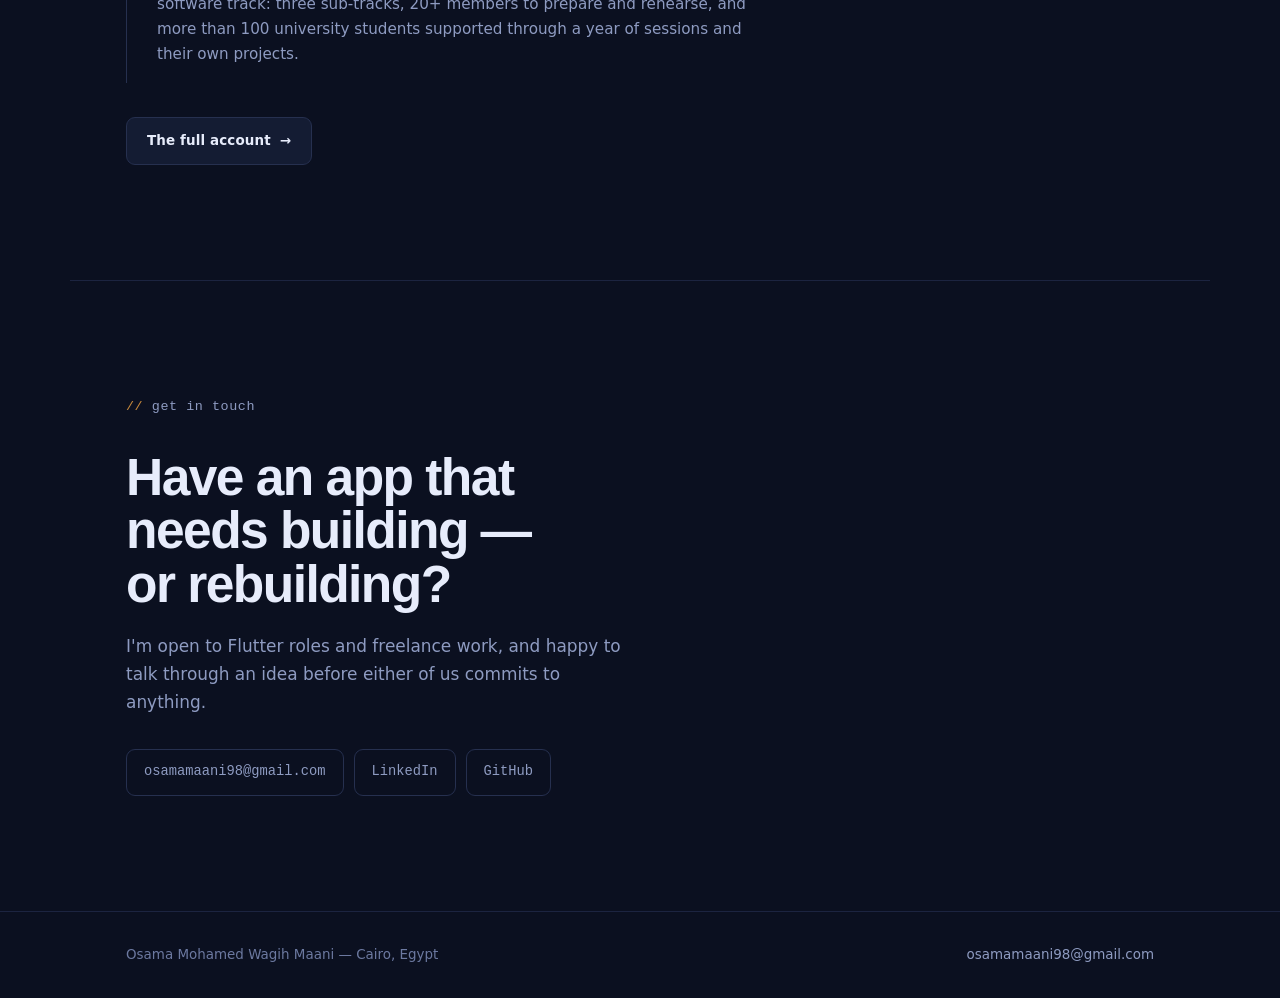
==== commit 3006dba7: "Update index.html" ====
--- a/index.html
+++ b/index.html
@@ -4,11 +4,11 @@
 <meta charset="utf-8">
 <meta name="viewport" content="width=device-width, initial-scale=1">
 <title>Osama Maani — Flutter Developer, Instructor, Research Specialist</title>
-<meta name="description" content="Osama Maani builds cross-platform mobile apps in Flutter, teaches programming, and researches emerging tech. 13 enterprise apps built, 11 published. Cairo, Egypt.">
+<meta name="description" content="Osama Maani builds cross-platform mobile apps in Flutter, teaches programming, and researches emerging tech. 15 enterprise apps published. Cairo, Egypt.">
 <meta name="theme-color" content="#0B1020">
 
 <meta property="og:title" content="Osama Maani — Flutter Developer">
-<meta property="og:description" content="Cross-platform mobile apps in Flutter. 13 enterprise apps built, 11 published to Google Play and the App Store.">
+<meta property="og:description" content="Cross-platform mobile apps in Flutter. 15 enterprise apps published to Google Play and the App Store.">
 <meta property="og:type" content="website">
 
 <link rel="icon" href="data:image/svg+xml,<svg xmlns='http://www.w3.org/2000/svg' viewBox='0 0 32 32'><rect width='32' height='32' rx='7' fill='%230B1020'/><path d='M12 9v14M12 9h7M12 23h7' stroke='%23FFB454' stroke-width='2.4' fill='none' stroke-linecap='round'/></svg>">
@@ -46,9 +46,10 @@
       <p class="eyebrow" style="--i:0"><span>//</span> Cairo, Egypt — available for mobile work</p>
       <h1 class="hero__title" style="--i:1">I build things people <em>tap</em> every day.</h1>
       <p class="hero__sub" style="--i:2">
-        Flutter developer at Technia, part-time instructor, and research specialist.
-        Three years of shipping cross-platform apps that reach real users — and
-        teaching other people how to do the same.
+        Flutter developer, part-time instructor, and research specialist. Three
+        years of shipping cross-platform apps that reach real users — fifteen of
+        them live on Google Play and the App Store — and teaching other people
+        how to do the same.
       </p>
 
       <div class="decl" style="--i:3" role="figure" aria-label="A summary of Osama Maani written as a Dart constructor">
--- a/assets/css/style.css
+++ b/assets/css/style.css
@@ -1,4 +1,3 @@
-
 /* =========================================================
    Osama Maani — portfolio
    Palette: deep navy ink, amber accent, periwinkle interactive
@@ -37,6 +36,9 @@
 
 html { scroll-behavior: smooth; }
 
+/* No text-rendering: optimizeLegibility here — it pushes Gecko onto a
+   different shaping path, which renders light-on-dark type noticeably
+   heavier than Blink does. The default is the closer match. */
 body {
   margin: 0;
   background: var(--ink);
@@ -45,7 +47,6 @@
   font-size: var(--step-0);
   line-height: 1.65;
   -webkit-font-smoothing: antialiased;
-  text-rendering: optimizeLegibility;
 }
 
 /* Ambient: a very quiet horizon glow, once, at the top. */
@@ -302,6 +303,86 @@
 .hero {
   padding-top: clamp(52px, 8vw, 96px);
   padding-bottom: clamp(56px, 8vw, 100px);
+}
+
+/* ---------------- Group headings ----------------
+   These label a block of work inside a section ("Gym platform",
+   "Branded client apps"). Each one opens a new group, so it carries
+   its own break: a hairline and generous space above, matching the
+   rule that separates one section from the next. Declared on the
+   heading itself rather than on a sibling combinator — the previous
+   element varies, and a combinator that stops matching fails
+   silently. The first heading in a section is the exception: it
+   follows .section__head, which already spaces itself. */
+
+.group-title {
+  font-family: "JetBrains Mono", monospace;
+  font-size: 0.78rem;
+  font-weight: 500;
+  letter-spacing: 0.08em;
+  text-transform: uppercase;
+  color: var(--amber-dim);
+  margin: clamp(52px, 6.5vw, 88px) 0 8px;
+  padding-top: clamp(30px, 3.8vw, 44px);
+  border-top: 1px solid var(--line-soft);
+}
+
+.section__head + .group-title {
+  margin-top: 0;
+  padding-top: 0;
+  border-top: 0;
+}
+
+.group-title + .group-note {
+  color: var(--muted);
+  font-size: 0.9rem;
+  margin-bottom: clamp(20px, 2.4vw, 28px);
+  max-width: 60ch;
+}
+
+/* Store directory — one row per shipped app, with its live listings. */
+.apps {
+  list-style: none;
+  margin: 0;
+  padding: 0;
+}
+.app {
+  display: grid;
+  grid-template-columns: 1fr auto;
+  align-items: center;
+  gap: 10px 26px;
+  padding: 15px 0;
+  border-top: 1px solid var(--line-soft);
+}
+.apps > .app:last-child { border-bottom: 1px solid var(--line-soft); }
+.app__name {
+  font-family: "Bricolage Grotesque", sans-serif;
+  font-weight: 600;
+  letter-spacing: -0.02em;
+  font-size: 1.04rem;
+}
+.app__note {
+  color: var(--muted-2);
+  font-size: 0.85rem;
+  margin-top: 2px;
+}
+.app .proof { margin-top: 0; }
+
+@media (max-width: 640px) {
+  .app { grid-template-columns: 1fr; }
+  .app .proof { margin-top: 4px; }
+}
+
+/* Portrait — used on the About page hero. */
+.portrait {
+  width: clamp(108px, 14vw, 156px);
+  height: clamp(108px, 14vw, 156px);
+  border-radius: 50%;
+  object-fit: cover;
+  object-position: center top;
+  border: 1px solid var(--line);
+  margin-bottom: 28px;
+  background: var(--surface);
 }
 
 .hero__title {
@@ -491,6 +572,9 @@
   background: var(--amber);
 }
 
+.card .proof { margin-top: auto; padding-top: 18px; }
+.card .chips + .proof { padding-top: 14px; }
+
 .chips {
   display: flex;
   flex-wrap: wrap;
@@ -713,14 +797,22 @@
 .foot a { color: var(--muted); text-decoration: none; }
 .foot a:hover { color: var(--amber); }
 
-/* ---------------- Motion ---------------- */
+/* ---------------- Motion ----------------
+   will-change is set while the element is waiting to animate and
+   released once it has, so the page isn't holding a compositor
+   layer per reveal for its whole life. */
 
 .reveal {
   opacity: 0;
   transform: translateY(14px);
+  will-change: opacity, transform;
   transition: opacity 0.7s var(--ease), transform 0.7s var(--ease);
 }
-.reveal.is-in { opacity: 1; transform: none; }
+.reveal.is-in {
+  opacity: 1;
+  transform: none;
+  will-change: auto;
+}
 
 .stagger > * {
   opacity: 0;
@@ -754,6 +846,338 @@
     animation-delay: 0ms !important;
     transition-duration: 0.001ms !important;
   }
-  .reveal { opacity: 1; transform: none; }
+  .reveal { opacity: 1; transform: none; will-change: auto; }
   .stagger > * { opacity: 1; animation: none; }
 }
+
+/* =========================================================
+   Architecture diagram — packages below, apps above,
+   theme injected downward. Drawn, not described.
+   ========================================================= */
+
+.arch {
+  border: 1px solid var(--line-soft);
+  border-radius: 16px;
+  padding: clamp(22px, 3.4vw, 40px);
+  background:
+    radial-gradient(80% 120% at 50% 110%, rgba(255, 180, 84, 0.06), transparent 60%),
+    var(--ink-2);
+}
+
+.arch__row {
+  display: grid;
+  grid-template-columns: repeat(3, 1fr);
+  gap: clamp(10px, 1.6vw, 18px);
+}
+
+.arch__app {
+  border: 1px solid var(--line);
+  border-top: 2px solid var(--brand, var(--amber));
+  border-radius: 11px;
+  padding: 16px 14px;
+  background: var(--surface);
+  text-align: center;
+  transition: transform 0.3s var(--ease), box-shadow 0.3s var(--ease);
+}
+.arch__app:hover {
+  transform: translateY(-4px);
+  box-shadow: 0 10px 30px -18px var(--brand, var(--amber));
+}
+.arch__app b {
+  display: block;
+  font-family: "Bricolage Grotesque", sans-serif;
+  font-size: 0.96rem;
+  letter-spacing: -0.02em;
+  color: var(--brand, var(--amber));
+}
+.arch__app span {
+  display: block;
+  font-family: "JetBrains Mono", monospace;
+  font-size: 0.68rem;
+  color: var(--muted-2);
+  margin-top: 5px;
+}
+
+/* Connector band between apps and packages.
+   stroke-dashoffset can't be composited, so this repaints on the main
+   thread every frame it runs. It only runs while .is-live is on the
+   diagram — main.js adds that class while the diagram is on screen and
+   removes it when it scrolls away. */
+.arch__wires {
+  height: 54px;
+  display: block;
+  width: 100%;
+  overflow: visible;
+}
+.arch__wire {
+  fill: none;
+  stroke: var(--line);
+  stroke-width: 1;
+  stroke-dasharray: 3 4;
+}
+.arch.is-live .arch__wire {
+  animation: drift 2.6s linear infinite;
+}
+@keyframes drift { to { stroke-dashoffset: -14; } }
+
+.arch__label {
+  text-align: center;
+  font-family: "JetBrains Mono", monospace;
+  font-size: 0.7rem;
+  letter-spacing: 0.08em;
+  text-transform: uppercase;
+  color: var(--muted-2);
+  margin: 4px 0 10px;
+}
+
+.arch__core {
+  border: 1px solid var(--line);
+  border-radius: 12px;
+  background: linear-gradient(180deg, var(--surface-2), var(--surface));
+  padding: 18px;
+}
+.arch__core > b {
+  display: block;
+  font-family: "JetBrains Mono", monospace;
+  font-size: 0.74rem;
+  letter-spacing: 0.09em;
+  text-transform: uppercase;
+  color: var(--amber);
+  text-align: center;
+  margin-bottom: 14px;
+}
+.arch__mods {
+  display: flex;
+  flex-wrap: wrap;
+  gap: 7px;
+  justify-content: center;
+  list-style: none;
+  margin: 0;
+  padding: 0;
+}
+.arch__mods li {
+  font-family: "JetBrains Mono", monospace;
+  font-size: 0.72rem;
+  color: var(--muted);
+  border: 1px solid var(--line);
+  border-radius: 6px;
+  padding: 5px 10px;
+  background: var(--ink-2);
+  transition: color 0.2s var(--ease), border-color 0.2s var(--ease);
+}
+.arch__mods li:hover { color: var(--amber); border-color: var(--amber-dim); }
+
+.arch__note {
+  text-align: center;
+  color: var(--muted);
+  font-size: 0.88rem;
+  margin-top: 18px;
+  max-width: 54ch;
+  margin-inline: auto;
+}
+
+@media (max-width: 560px) {
+  .arch__row { grid-template-columns: repeat(3, 1fr); gap: 7px; }
+  .arch__app { padding: 12px 7px; }
+  .arch__app b { font-size: 0.78rem; }
+  .arch__app span { display: none; }
+}
+
+/* =========================================================
+   Delivery loop — six stages around a cycle
+   ========================================================= */
+
+.loop {
+  display: grid;
+  grid-template-columns: 46px 1fr;
+  gap: 0 clamp(16px, 2.4vw, 26px);
+  position: relative;
+  margin: 0;
+  padding: 0;
+  list-style: none;
+}
+
+.loop__step {
+  display: contents;
+}
+
+.loop__dot {
+  position: relative;
+  display: grid;
+  place-items: center;
+  padding-top: 4px;
+}
+/* the spine */
+.loop__dot::after {
+  content: "";
+  position: absolute;
+  top: 46px;
+  bottom: -4px;
+  width: 1px;
+  background: var(--line);
+}
+/* The spine stops at the stage that closes the circle. Not :last-child —
+   the last child of .loop is .loop__back, not a step, so that selector
+   never matched and the spine ran past the final stage. */
+.loop__step--return .loop__dot::after { display: none; }
+
+.loop__num {
+  width: 42px;
+  height: 42px;
+  flex: none;
+  display: grid;
+  place-items: center;
+  border-radius: 50%;
+  border: 1px solid var(--line);
+  background: var(--ink-2);
+  font-family: "JetBrains Mono", monospace;
+  font-size: 0.78rem;
+  color: var(--muted-2);
+  transition: color 0.3s var(--ease), border-color 0.3s var(--ease),
+              background 0.3s var(--ease), transform 0.3s var(--ease);
+  z-index: 1;
+}
+
+.loop__card {
+  padding: 0 0 clamp(22px, 3vw, 32px);
+  cursor: default;
+}
+.loop__card h4 {
+  font-family: "Bricolage Grotesque", sans-serif;
+  font-size: clamp(1.02rem, 0.95rem + 0.3vw, 1.2rem);
+  font-weight: 600;
+  letter-spacing: -0.02em;
+  margin: 8px 0 6px;
+  transition: color 0.3s var(--ease);
+}
+.loop__card p {
+  color: var(--muted);
+  font-size: 0.93rem;
+  max-width: 56ch;
+}
+.loop__card em {
+  font-style: normal;
+  color: var(--text);
+}
+
+/* active state — driven by hover and by scroll position */
+.loop__step:hover .loop__num,
+.loop__step.is-lit .loop__num {
+  color: #0B1020;
+  background: var(--amber);
+  border-color: var(--amber);
+  transform: scale(1.06);
+}
+.loop__step:hover .loop__card h4,
+.loop__step.is-lit .loop__card h4 { color: var(--amber); }
+
+/* the sixth stage closes the circle */
+.loop__step--return .loop__num {
+  border-style: dashed;
+  border-color: rgba(139, 155, 255, 0.45);
+  color: var(--peri);
+  font-size: 1.05rem;
+}
+.loop__step--return:hover .loop__num,
+.loop__step--return.is-lit .loop__num {
+  background: var(--peri);
+  border-color: var(--peri);
+  color: #0B1020;
+}
+.loop__step--return:hover .loop__card h4,
+.loop__step--return.is-lit .loop__card h4 { color: var(--peri); }
+
+.loop__back {
+  grid-column: 1 / -1;
+  display: flex;
+  align-items: center;
+  gap: 12px;
+  font-family: "JetBrains Mono", monospace;
+  font-size: 0.74rem;
+  letter-spacing: 0.04em;
+  color: var(--peri);
+  padding-left: 4px;
+}
+.loop__back::before {
+  content: "";
+  flex: none;
+  width: 34px;
+  height: 34px;
+  border-left: 1px dashed rgba(139, 155, 255, 0.45);
+  border-bottom: 1px dashed rgba(139, 155, 255, 0.45);
+  border-bottom-left-radius: 14px;
+  margin-left: 20px;
+  margin-top: -22px;
+}
+
+/* =========================================================
+   Domain fluency — terms, not paragraphs
+   ========================================================= */
+
+.domains {
+  display: grid;
+  gap: clamp(12px, 1.8vw, 18px);
+  grid-template-columns: repeat(auto-fit, minmax(232px, 1fr));
+}
+
+.domain {
+  border: 1px solid var(--line-soft);
+  border-radius: 13px;
+  padding: 20px;
+  background: var(--ink-2);
+  transition: border-color 0.25s var(--ease), background 0.25s var(--ease);
+}
+.domain:hover { border-color: var(--line); background: var(--surface); }
+
+.domain h4 {
+  font-family: "Bricolage Grotesque", sans-serif;
+  font-size: 1rem;
+  font-weight: 600;
+  letter-spacing: -0.02em;
+  margin: 0 0 13px;
+  display: flex;
+  align-items: center;
+  gap: 9px;
+}
+.domain h4::before {
+  content: "";
+  width: 6px;
+  height: 6px;
+  border-radius: 50%;
+  background: var(--amber);
+  flex: none;
+}
+
+.terms {
+  display: flex;
+  flex-wrap: wrap;
+  gap: 6px;
+  list-style: none;
+  margin: 0;
+  padding: 0;
+}
+.terms li {
+  font-family: "JetBrains Mono", monospace;
+  font-size: 0.72rem;
+  color: var(--muted);
+  border: 1px solid var(--line-soft);
+  border-radius: 5px;
+  padding: 4px 9px;
+  background: var(--surface);
+  transition: color 0.2s var(--ease), border-color 0.2s var(--ease);
+}
+.domain:hover .terms li { border-color: var(--line); }
+.terms li:hover { color: var(--amber); border-color: var(--amber-dim); }
+
+/* Sequential reveal for grouped children */
+.seq > * { opacity: 0; transform: translateY(12px); }
+.seq.is-in > * {
+  animation: rise 0.6s var(--ease) forwards;
+  animation-delay: calc(var(--n, 0) * 90ms);
+}
+
+@media (prefers-reduced-motion: reduce) {
+  .arch__wire, .arch.is-live .arch__wire { animation: none; }
+  .seq > * { opacity: 1; transform: none; }
+  .seq.is-in > * { animation: none; }
+}
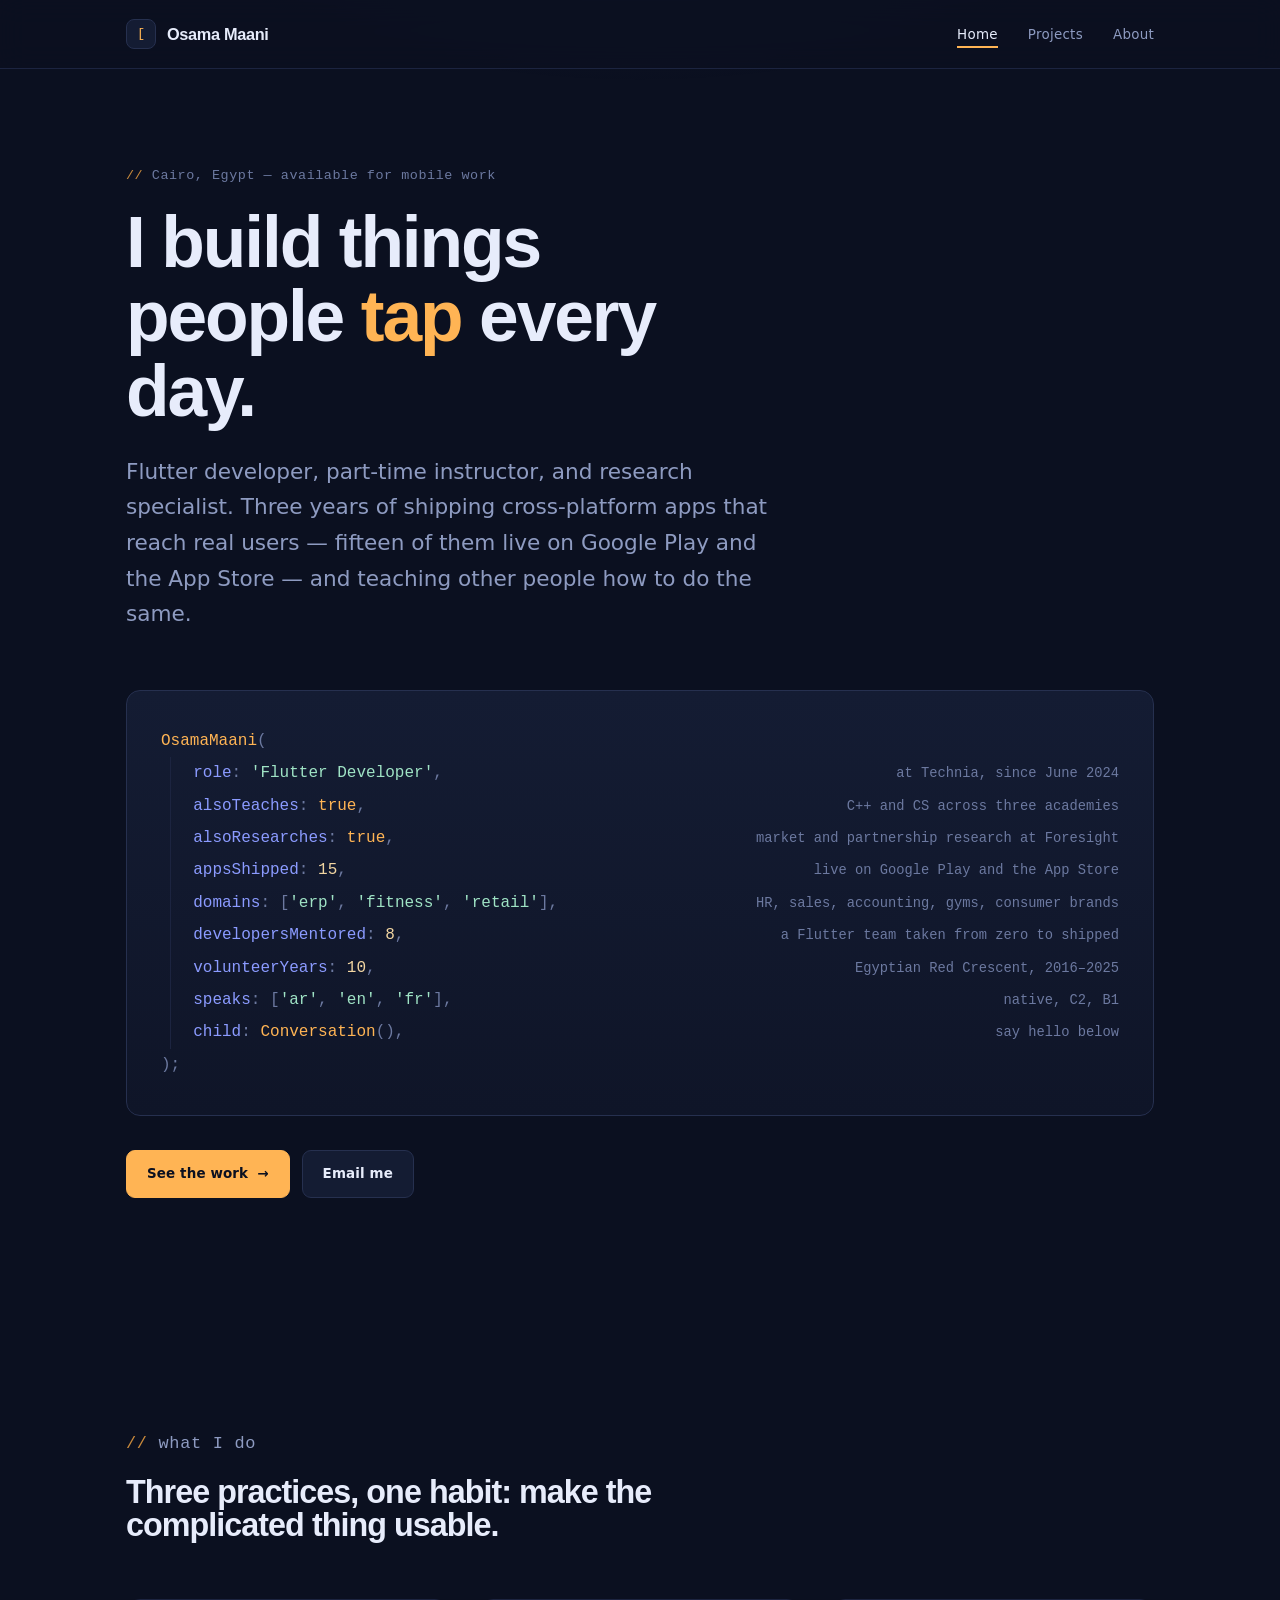
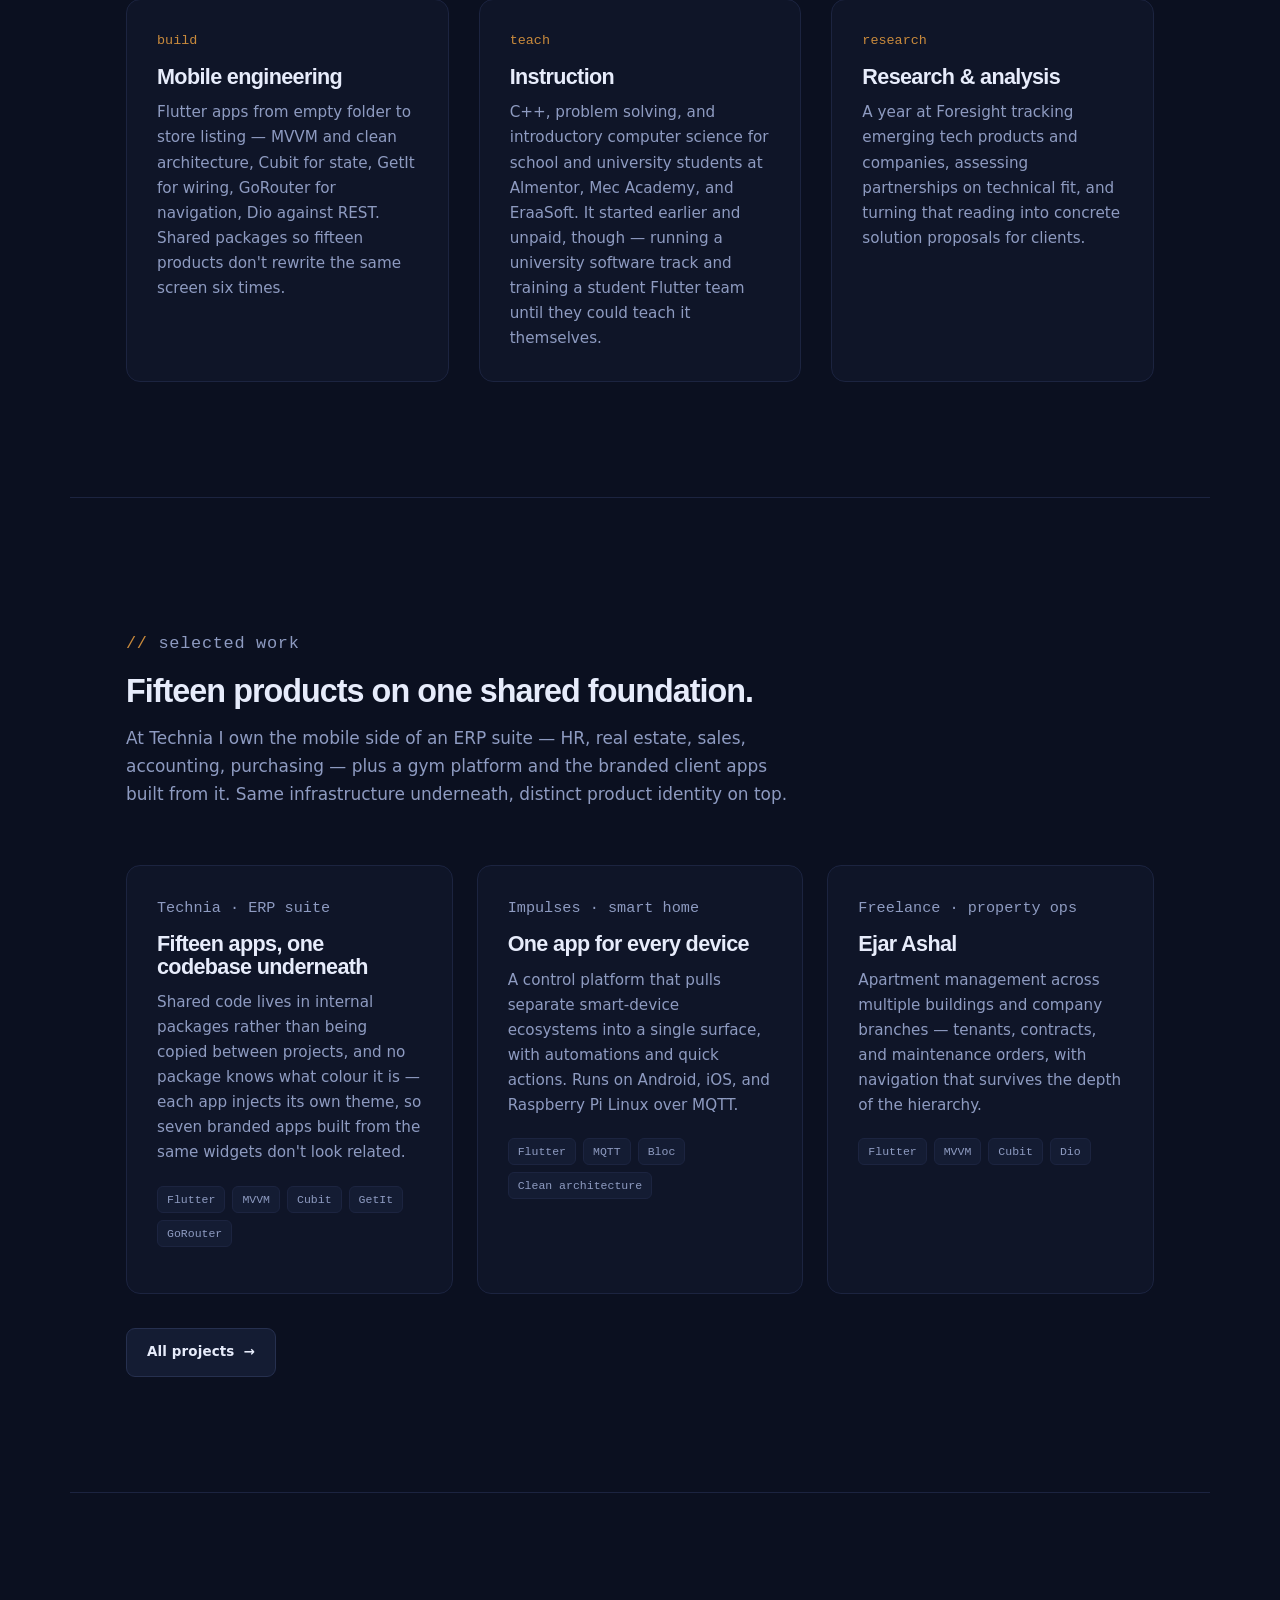
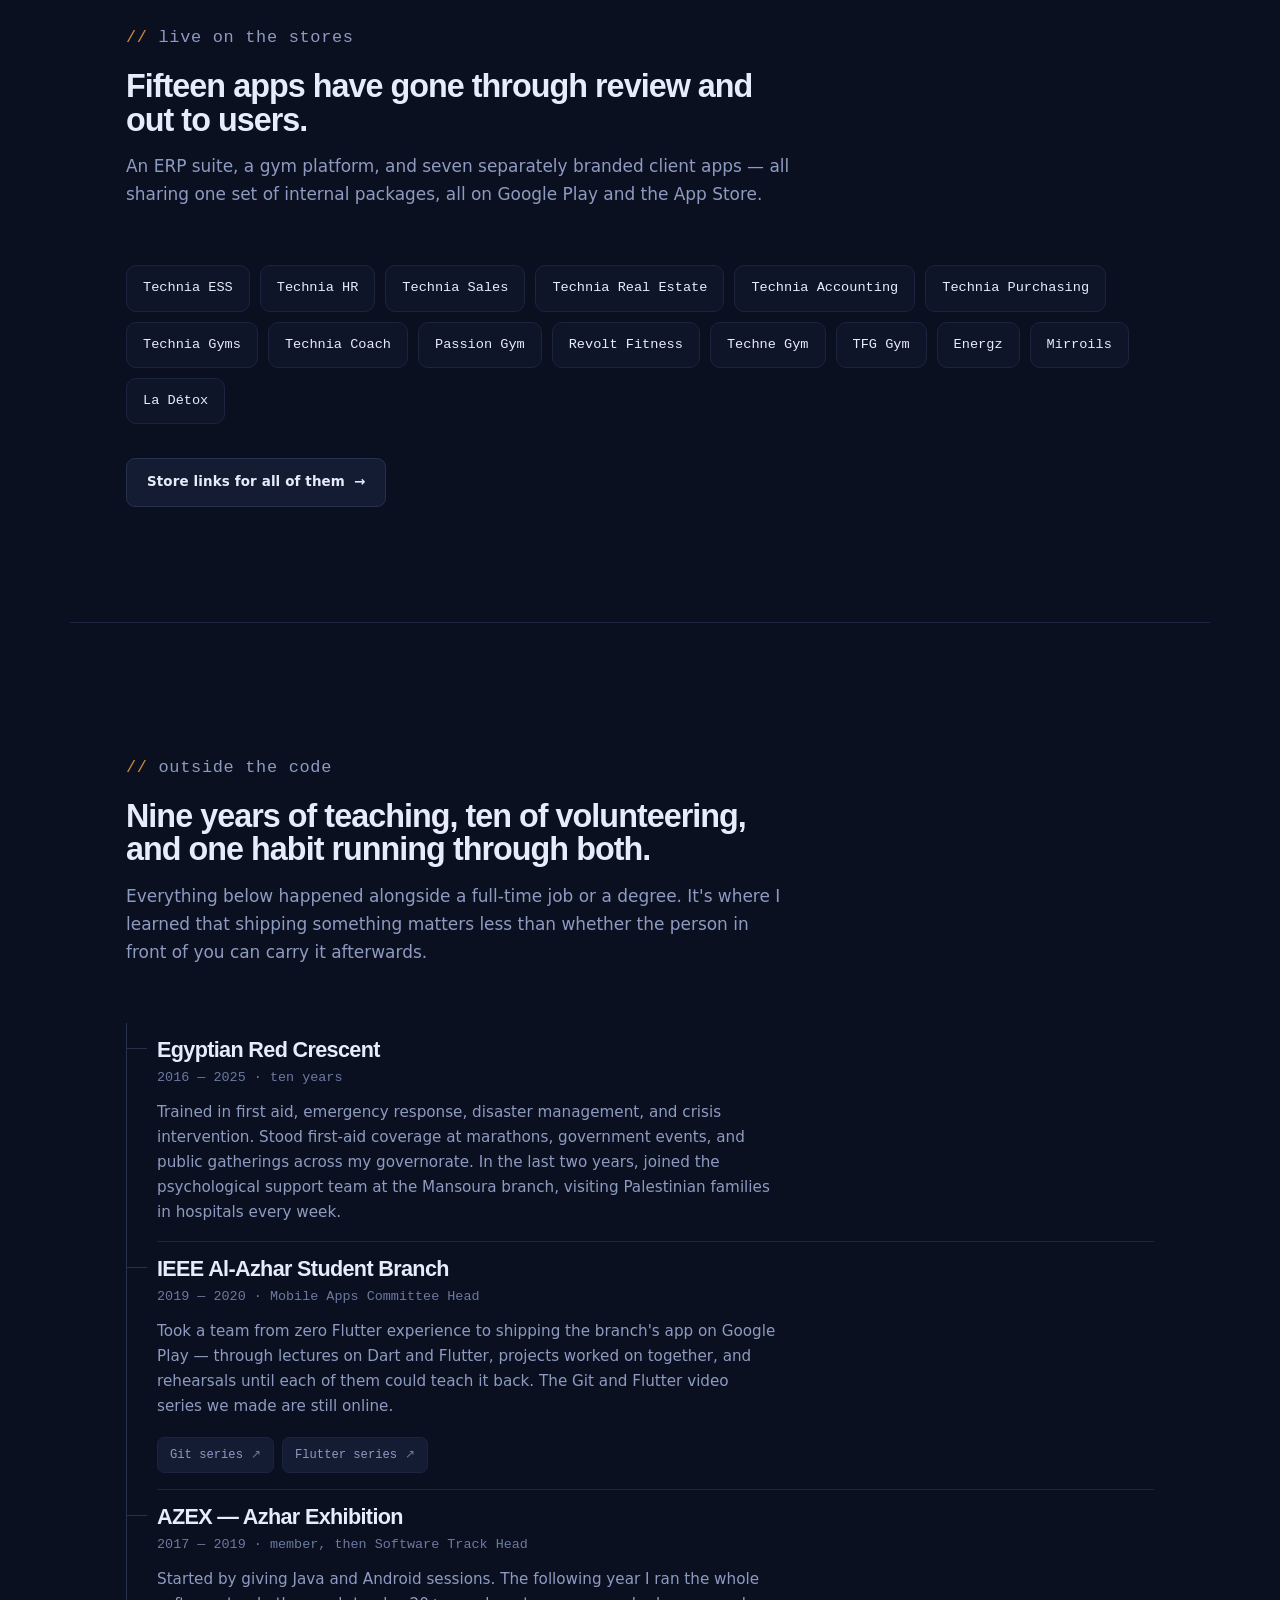
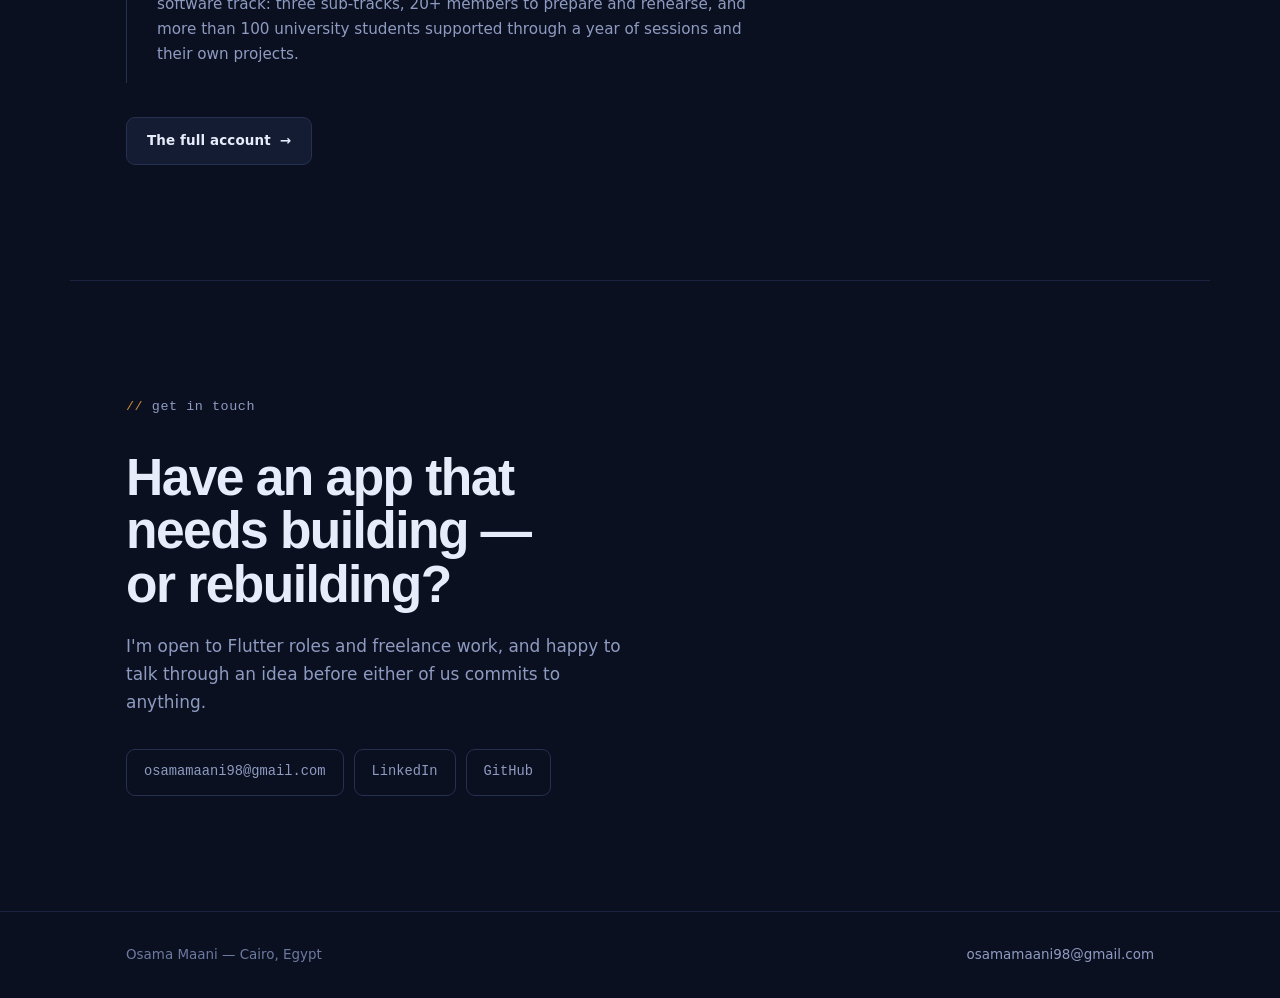
==== commit b80be814: "Update index.html" ====
--- a/index.html
+++ b/index.html
@@ -313,7 +313,7 @@
 
 <footer class="foot">
   <div class="wrap foot__inner">
-    <span>Osama Mohamed Wagih Maani — Cairo, Egypt</span>
+    <span>Osama Maani — Cairo, Egypt</span>
     <span><a href="mailto:osamamaani98@gmail.com">osamamaani98@gmail.com</a></span>
   </div>
 </footer>
